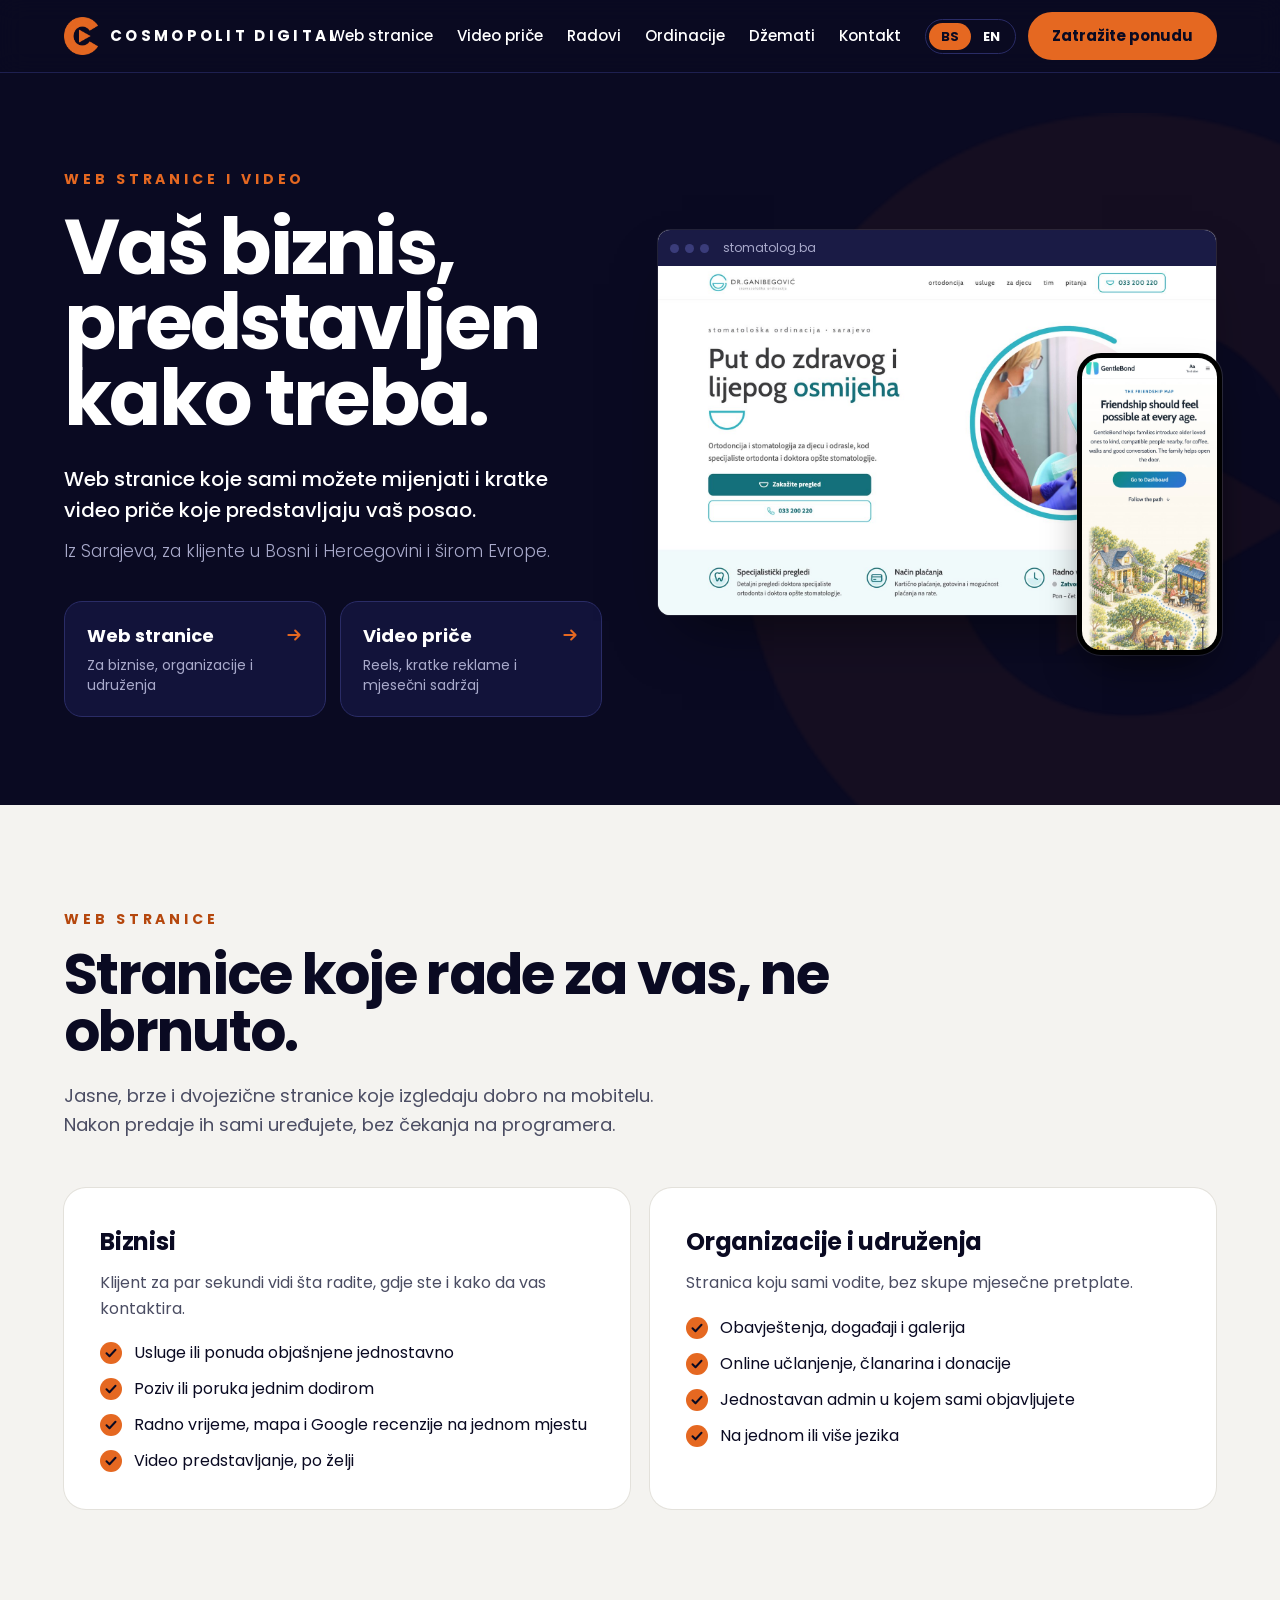
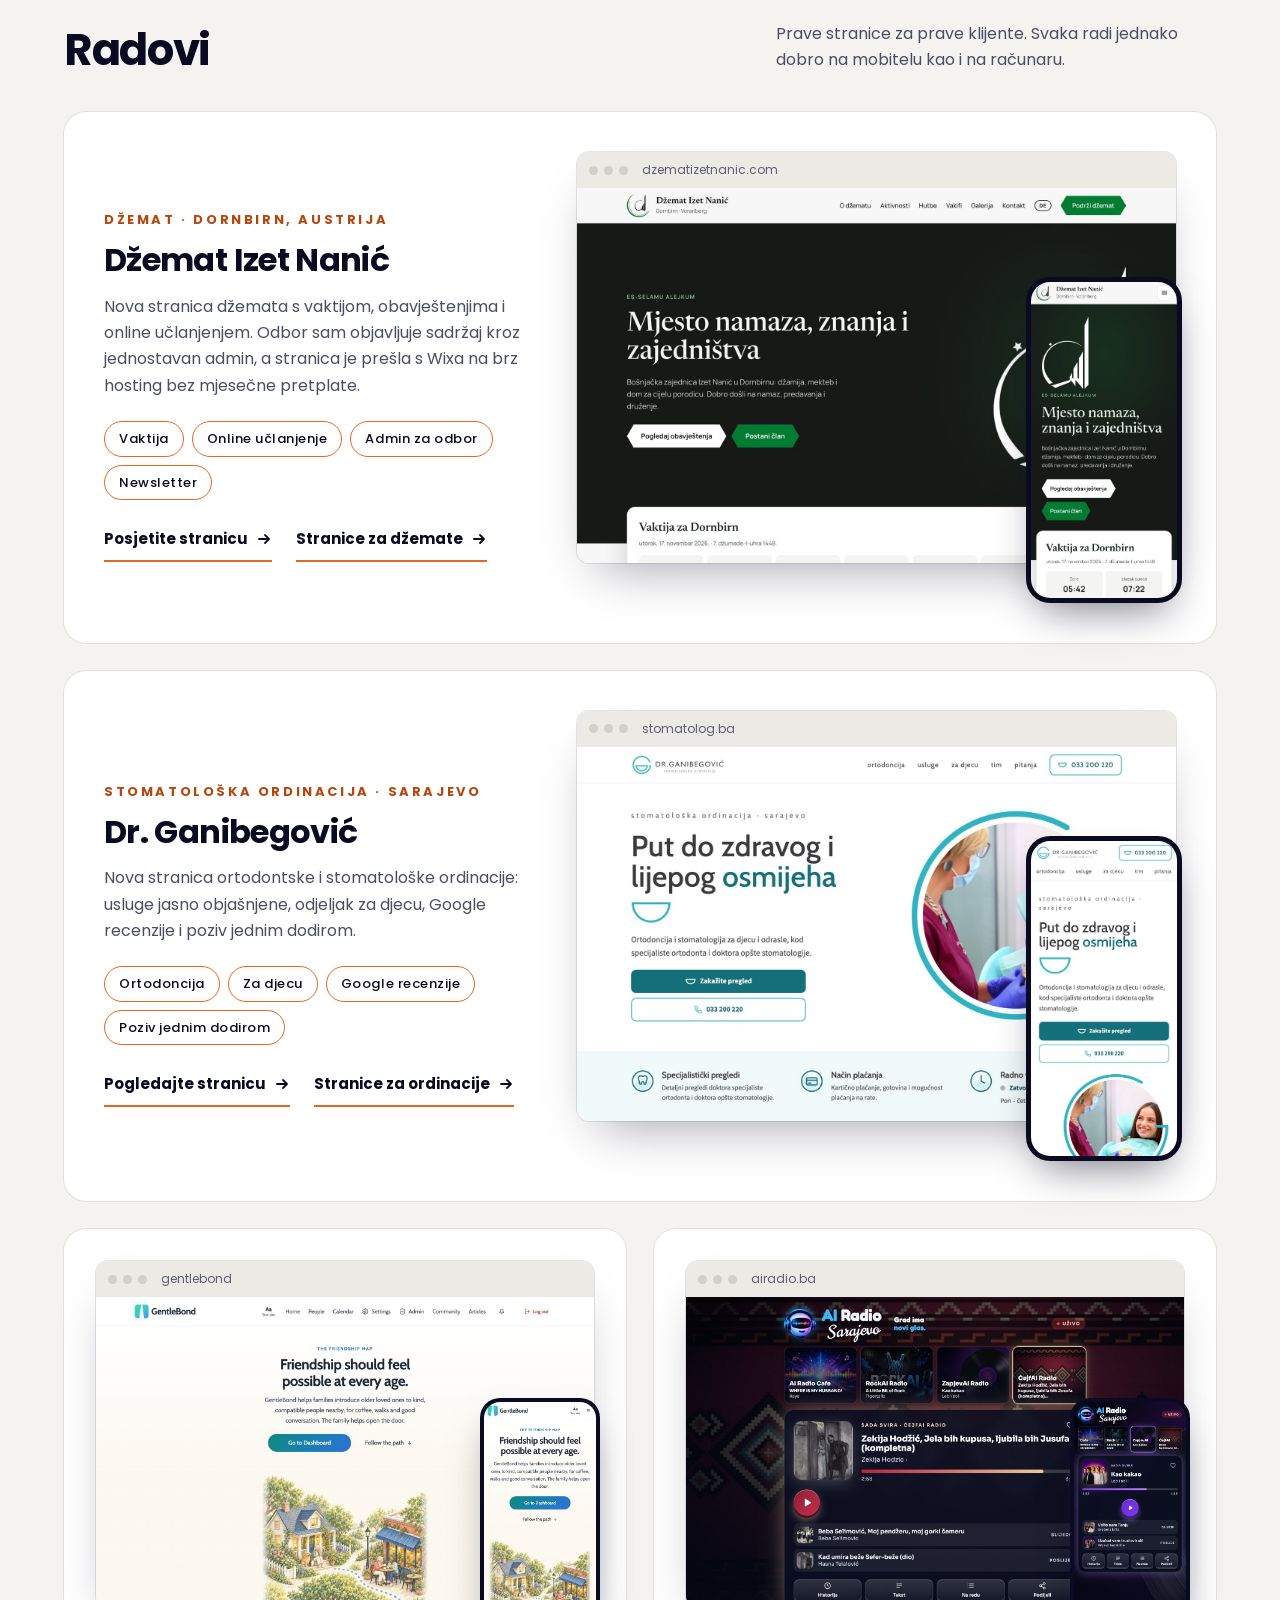
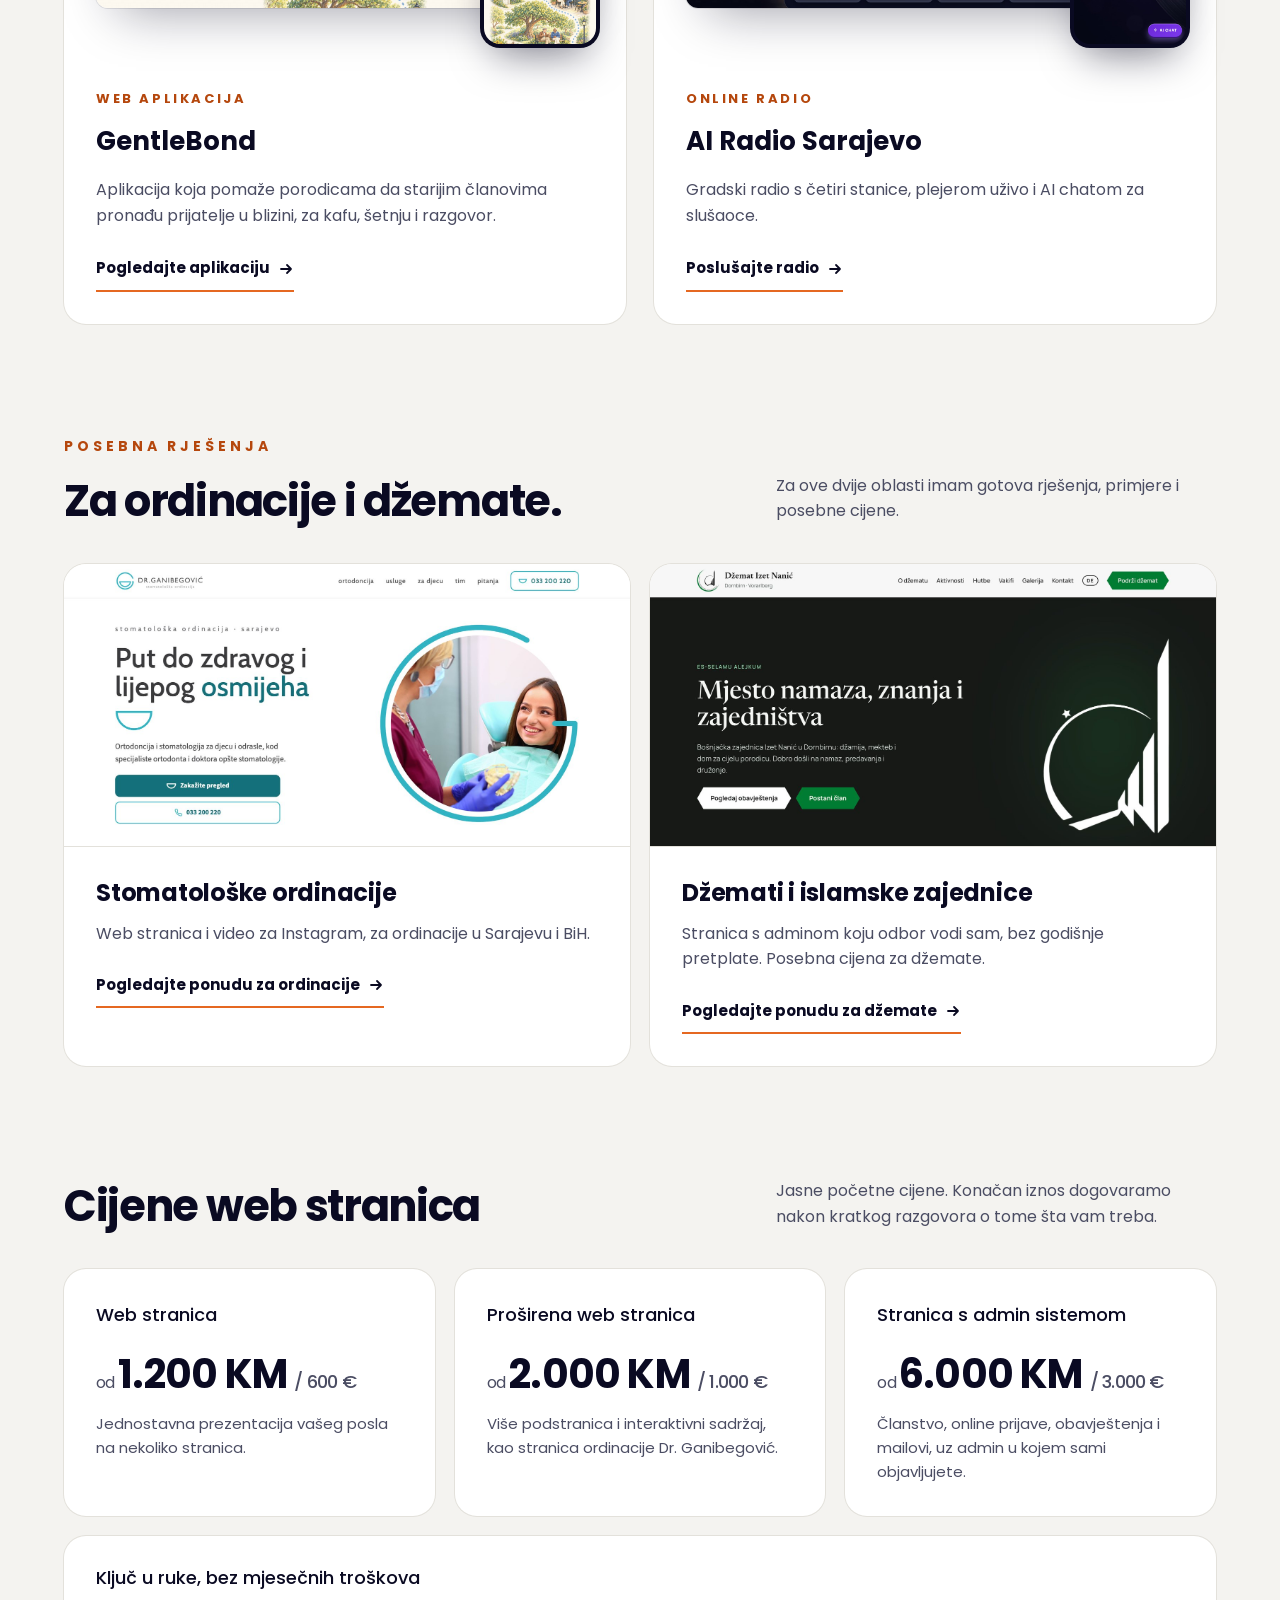
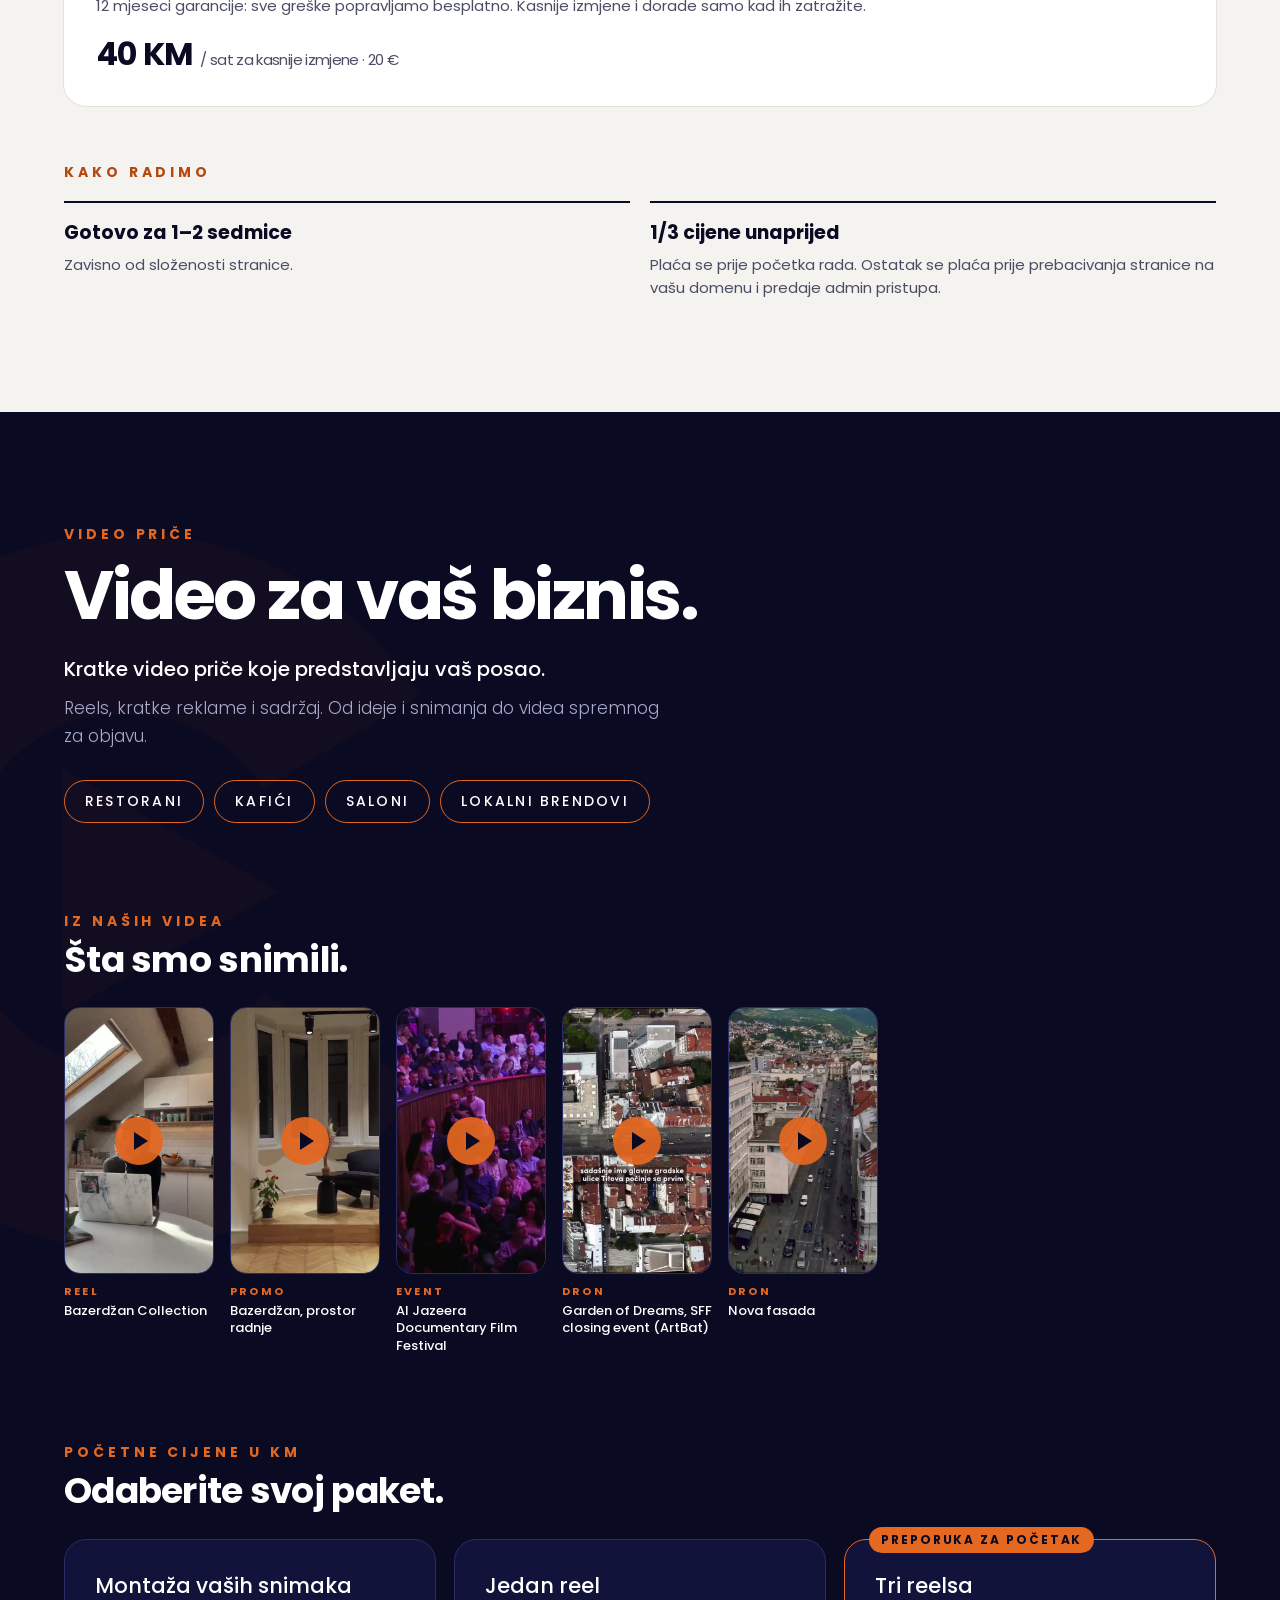
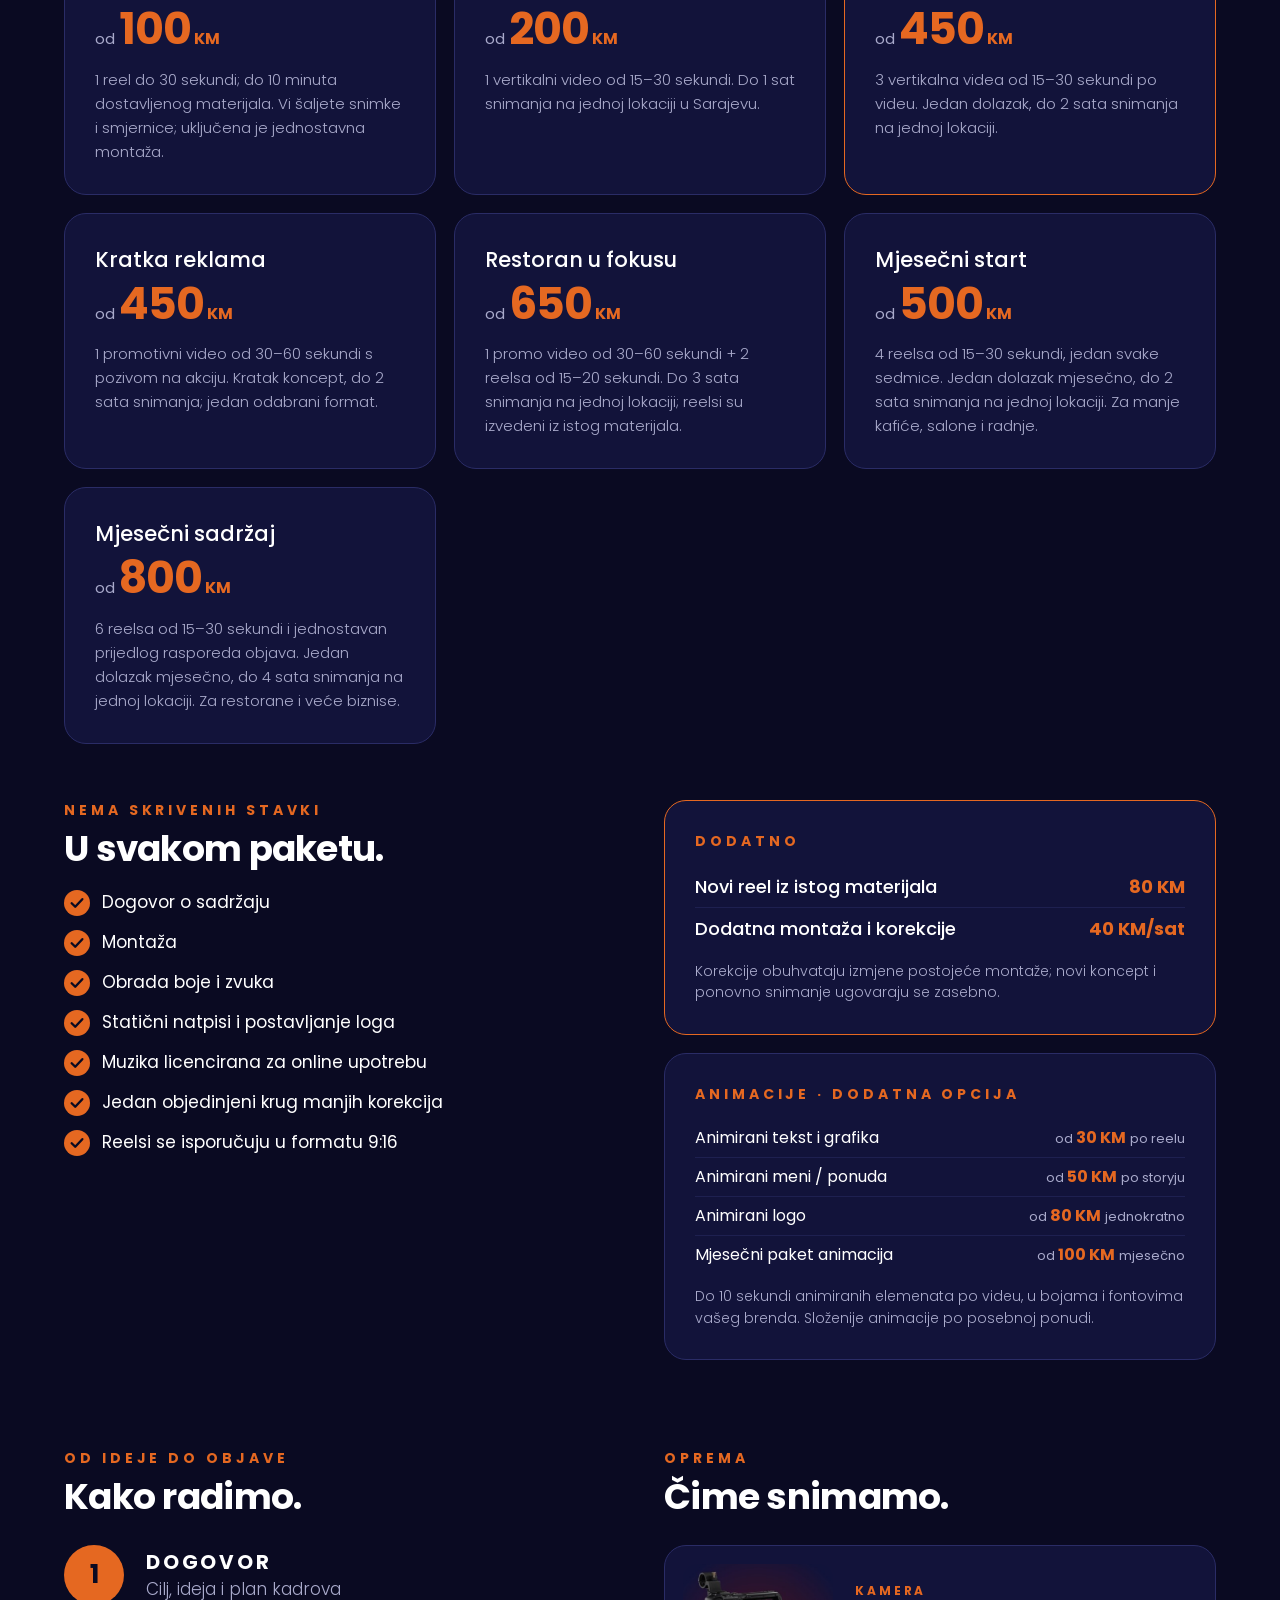
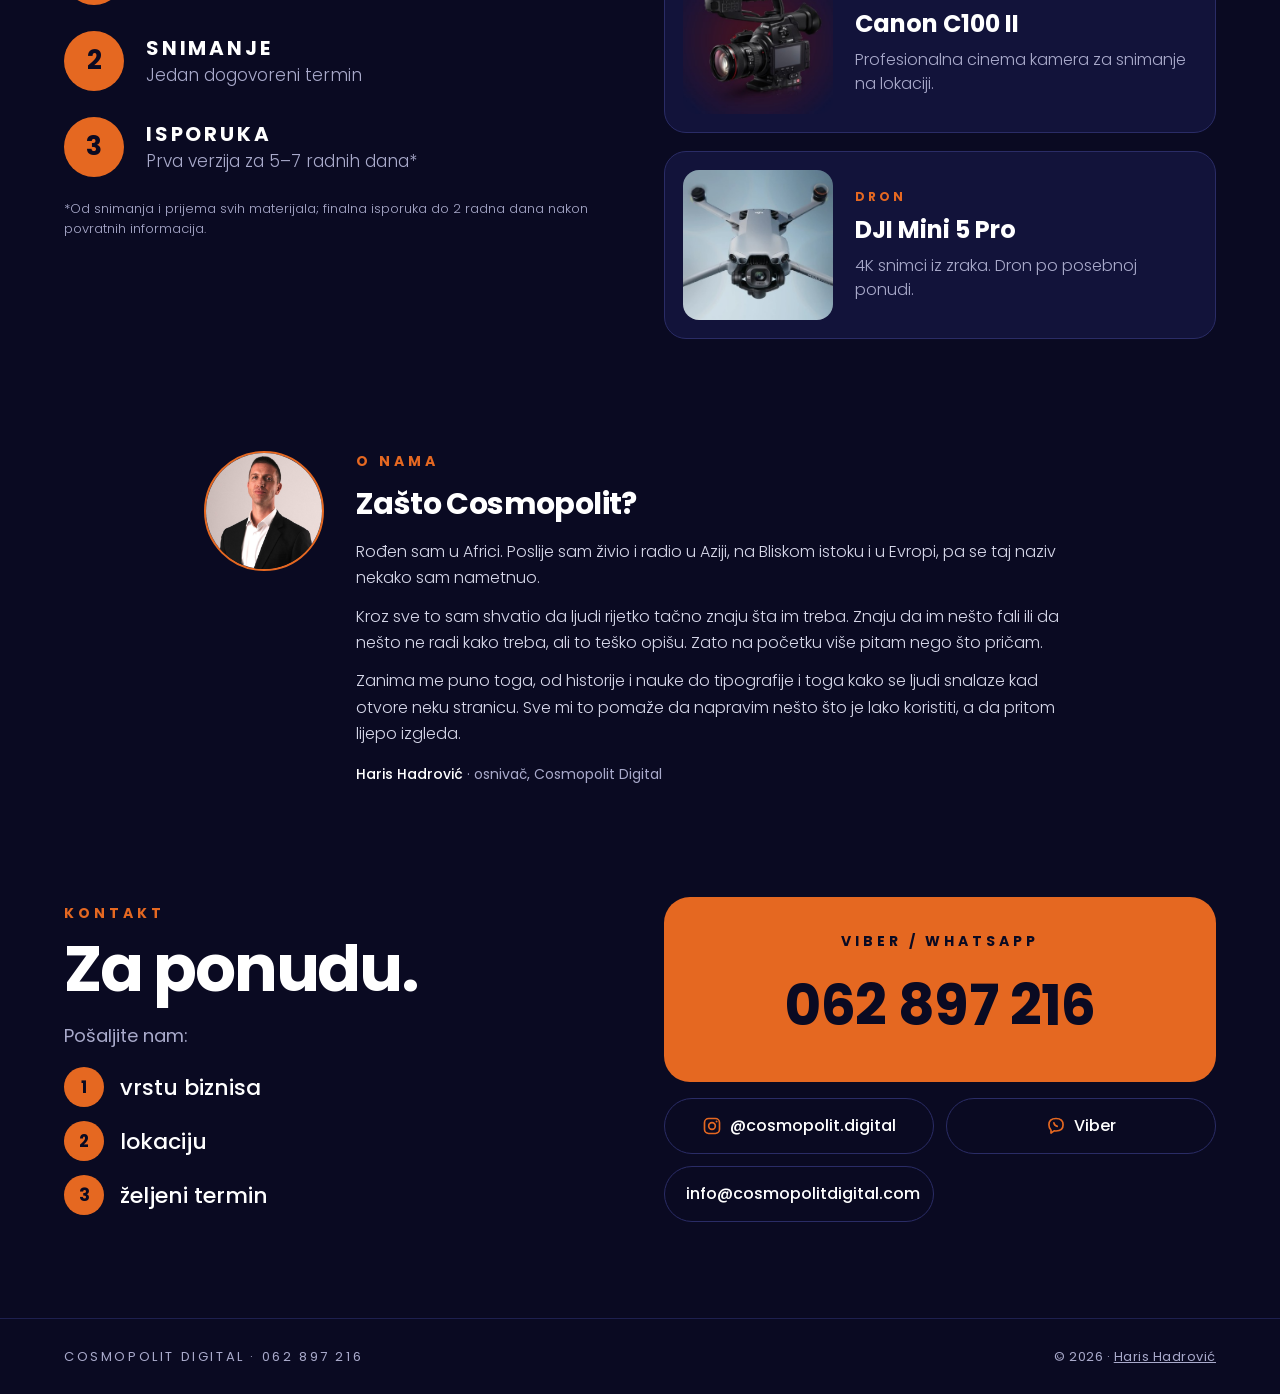
==== public/index.html @ 7b11e9f2 "Videos: small thumbnails that open in a popup player Co-Authored-By: Claude Opus 5.5 <noreply@anthro" ====
<!doctype html>
<html lang="bs">
<head>
<meta charset="utf-8">
<meta name="viewport" content="width=device-width, initial-scale=1">
<title>Izrada web stranica i video za biznis, Sarajevo | Cosmopolit Digital</title>
<meta name="description" content="Cosmopolit Digital: web stranice koje sami uređujete i kratki video za vaš biznis (reels, reklame, mjesečni sadržaj). Sarajevo, za klijente u BiH i Evropi.">
<meta name="theme-color" content="#0A0A22">
<link rel="canonical" href="https://cosmopolitdigital.com/">
<link rel="alternate" hreflang="bs" href="https://cosmopolitdigital.com/">
<link rel="alternate" hreflang="en" href="https://cosmopolitdigital.com/en/">
<link rel="alternate" hreflang="x-default" href="https://cosmopolitdigital.com/">
<meta property="og:type" content="website">
<meta property="og:title" content="Izrada web stranica i video za biznis, Sarajevo | Cosmopolit Digital">
<meta property="og:description" content="Cosmopolit Digital: web stranice koje sami uređujete i kratki video za vaš biznis (reels, reklame, mjesečni sadržaj). Sarajevo, za klijente u BiH i Evropi.">
<meta property="og:image" content="https://cosmopolitdigital.com/assets/img/og.jpg">
<meta property="og:url" content="https://cosmopolitdigital.com/">
<meta name="twitter:card" content="summary_large_image">
<link rel="icon" type="image/png" sizes="32x32" href="favicon-32.png">
<link rel="apple-touch-icon" href="apple-touch-icon.png">
<link rel="preload" href="assets/fonts/poppins-bold.woff" as="font" type="font/woff" crossorigin>
<link rel="stylesheet" href="assets/css/site.css">
<script type="application/ld+json">
{"@context":"https://schema.org","@type":"ProfessionalService","name":"Cosmopolit Digital","url":"https://cosmopolitdigital.com/","logo":"https://cosmopolitdigital.com/assets/img/icon-512.png","image":"https://cosmopolitdigital.com/assets/img/og.jpg","description":"Cosmopolit Digital: web stranice koje sami ure\u0111ujete i kratki video za va\u0161 biznis (reels, reklame, mjese\u010dni sadr\u017eaj). Sarajevo, za klijente u BiH i Evropi.","telephone":"+38762897216","email":"info@cosmopolitdigital.com","address":{"@type":"PostalAddress","addressLocality":"Sarajevo","addressCountry":"BA"},"areaServed":["BA","AT","DE","CH"],"founder":{"@type":"Person","name":"Haris Hadrović","sameAs":"https://www.linkedin.com/in/harishadrovic"},"sameAs":["https://www.instagram.com/cosmopolit.digital/"],"knowsLanguage":["bs","en","de"]}
</script>
</head>
<body>
<a class="skip" href="#main">Preskoči na sadržaj</a>

<header class="site-header">
  <div class="wrap">
    <a class="brand" href="#top" aria-label="Cosmopolit Digital">
      <img src="assets/img/logo-mark.png" alt="" width="34" height="38">
      <span>COSMOPOLIT DIGITAL</span>
    </a>
    <nav class="nav" id="nav" aria-label="Glavni meni">
      <a href="#web">Web stranice</a>
      <a href="#video">Video priče</a>
      <a href="#radovi">Radovi</a>
      <a href="ordinacije/">Ordinacije</a>
      <a href="dzemati/">Džemati</a>
      <a href="#kontakt">Kontakt</a>
      <div class="nav-lang">
<span aria-current="true">BS</span><a href="en/" lang="en" hreflang="en">EN</a>
      </div>
    </nav>
    <div class="header-right">
      <div class="lang">
<span aria-current="true">BS</span><a href="en/" lang="en" hreflang="en">EN</a>
      </div>
      <a class="btn btn-orange" href="#kontakt">Zatražite ponudu</a>
      <button class="menu-btn" type="button" aria-controls="nav" aria-expanded="false" aria-label="Meni">
        <svg width="20" height="20" viewBox="0 0 20 20" fill="none" aria-hidden="true"><path d="M3 6h14M3 10h14M3 14h14" stroke="currentColor" stroke-width="1.8" stroke-linecap="round"/></svg>
      </button>
    </div>
  </div>
</header>

<main id="main">

<!-- HERO -->
<section id="top" class="hero has-mark">
  <img class="mark" src="assets/img/logo-mark.png" alt="" aria-hidden="true" style="right:-180px;top:40px">
  <div class="wrap">
    <div class="hero-copy">
      <p class="eyebrow">WEB STRANICE I VIDEO</p>
      <h1 class="h-xl">Vaš biznis, predstavljen kako treba.</h1>
      <p class="lead">Web stranice koje sami možete mijenjati i kratke video priče koje predstavljaju vaš posao.</p>
      <p class="sub">Iz Sarajeva, za klijente u Bosni i Hercegovini i širom Evrope.</p>
      <div class="doors">
        <a class="door" href="#web"><strong>Web stranice <svg width="18" height="18" viewBox="0 0 16 16" fill="none" aria-hidden="true"><path d="M3 8h10M9 4l4 4-4 4" stroke="#E56821" stroke-width="1.8" stroke-linecap="round" stroke-linejoin="round"/></svg></strong><small>Za biznise, organizacije i udruženja</small></a>
        <a class="door" href="#video"><strong>Video priče <svg width="18" height="18" viewBox="0 0 16 16" fill="none" aria-hidden="true"><path d="M3 8h10M9 4l4 4-4 4" stroke="#E56821" stroke-width="1.8" stroke-linecap="round" stroke-linejoin="round"/></svg></strong><small>Reels, kratke reklame i mjesečni sadržaj</small></a>
      </div>
    </div>
    <div class="hero-visual">
      <div class="devices">
        <div class="browser"><div class="browser-bar"><i></i><i></i><i></i><span>stomatolog.ba</span></div>
          <img src="assets/img/stomatolog-desktop.jpg" alt="Stranica ordinacije Dr. Ganibegović na računaru" width="800" height="500" fetchpriority="high"></div>
        <div class="phone"><img src="assets/img/gentlebond-mobile.jpg" alt="GentleBond na mobitelu" width="375" height="812"></div>
      </div>
    </div>
  </div>
</section>

<!-- WEB -->
<div class="light">
<section id="web" class="wrap section">
  <p class="eyebrow" style="margin-bottom:16px">WEB STRANICE</p>
  <h2 class="h-lg" style="max-width:820px">Stranice koje rade za vas, ne obrnuto.</h2>
  <p class="sub" style="margin-top:22px;max-width:620px;font-size:18px">Jasne, brze i dvojezične stranice koje izgledaju dobro na mobitelu. Nakon predaje ih sami uređujete, bez čekanja na programera.</p>
  <div class="grid-2" style="margin-top:48px">
    <div class="card-light audience">
      <h3>Biznisi</h3>
      <p class="muted">Klijent za par sekundi vidi šta radite, gdje ste i kako da vas kontaktira.</p>
      <ul class="checks"><li>Usluge ili ponuda objašnjene jednostavno</li><li>Poziv ili poruka jednim dodirom</li><li>Radno vrijeme, mapa i Google recenzije na jednom mjestu</li><li>Video predstavljanje, po želji</li></ul>
    </div>
    <div class="card-light audience">
      <h3>Organizacije i udruženja</h3>
      <p class="muted">Stranica koju sami vodite, bez skupe mjesečne pretplate.</p>
      <ul class="checks"><li>Obavještenja, događaji i galerija</li><li>Online učlanjenje, članarina i donacije</li><li>Jednostavan admin u kojem sami objavljujete</li><li>Na jednom ili više jezika</li></ul>
    </div>
  </div>
</section>

<section id="radovi" class="wrap section" style="padding-top:72px">
  <div class="section-head">
    <h2 class="h-md">Radovi</h2>
    <p class="muted">Prave stranice za prave klijente. Svaka radi jednako dobro na mobitelu kao i na računaru.</p>
  </div>
  <div class="projects">
    <article class="card-light project">
      <div class="project-copy">
        <p class="tag">DŽEMAT · DORNBIRN, AUSTRIJA</p>
        <h3>Džemat Izet Nanić</h3>
        <p class="muted">Nova stranica džemata s vaktijom, obavještenjima i online učlanjenjem. Odbor sam objavljuje sadržaj kroz jednostavan admin, a stranica je prešla s Wixa na brz hosting bez mjesečne pretplate.</p>
        <ul class="pills"><li>Vaktija</li><li>Online učlanjenje</li><li>Admin za odbor</li><li>Newsletter</li></ul>
        <div class="link-row">
          <a class="link-arrow" href="https://dzematizetnanic.com" target="_blank" rel="noopener">Posjetite stranicu <svg width="16" height="16" viewBox="0 0 16 16" fill="none" aria-hidden="true"><path d="M3 8h10M9 4l4 4-4 4" stroke="currentColor" stroke-width="1.8" stroke-linecap="round" stroke-linejoin="round"/></svg></a>
<a class="link-arrow" href="/dzemati/">Stranice za džemate <svg width="16" height="16" viewBox="0 0 16 16" fill="none" aria-hidden="true"><path d="M3 8h10M9 4l4 4-4 4" stroke="currentColor" stroke-width="1.8" stroke-linecap="round" stroke-linejoin="round"/></svg></a>        </div>
      </div>
      <div class="devices">
        <div class="browser"><div class="browser-bar"><i></i><i></i><i></i><span>dzematizetnanic.com</span></div>
          <img src="assets/img/dzemat-desktop.jpg" alt="Stranica Džemata Izet Nanić na računaru" width="800" height="500" loading="lazy"></div>
        <div class="phone"><img src="assets/img/dzemat-mobile.jpg" alt="Stranica Džemata Izet Nanić na mobitelu" width="375" height="812" loading="lazy"></div>
      </div>
    </article>
    <article class="card-light project">
      <div class="project-copy">
        <p class="tag">STOMATOLOŠKA ORDINACIJA · SARAJEVO</p>
        <h3>Dr. Ganibegović</h3>
        <p class="muted">Nova stranica ortodontske i stomatološke ordinacije: usluge jasno objašnjene, odjeljak za djecu, Google recenzije i poziv jednim dodirom.</p>
        <ul class="pills"><li>Ortodoncija</li><li>Za djecu</li><li>Google recenzije</li><li>Poziv jednim dodirom</li></ul>
        <div class="link-row">
          <a class="link-arrow" href="https://stomatolog-ganibegovic.loco-moshe.workers.dev" target="_blank" rel="noopener">Pogledajte stranicu <svg width="16" height="16" viewBox="0 0 16 16" fill="none" aria-hidden="true"><path d="M3 8h10M9 4l4 4-4 4" stroke="currentColor" stroke-width="1.8" stroke-linecap="round" stroke-linejoin="round"/></svg></a>
<a class="link-arrow" href="/ordinacije/">Stranice za ordinacije <svg width="16" height="16" viewBox="0 0 16 16" fill="none" aria-hidden="true"><path d="M3 8h10M9 4l4 4-4 4" stroke="currentColor" stroke-width="1.8" stroke-linecap="round" stroke-linejoin="round"/></svg></a>        </div>
      </div>
      <div class="devices">
        <div class="browser"><div class="browser-bar"><i></i><i></i><i></i><span>stomatolog.ba</span></div>
          <img src="assets/img/stomatolog-desktop.jpg" alt="Stranica ordinacije Dr. Ganibegović na računaru" width="800" height="500" loading="lazy"></div>
        <div class="phone"><img src="assets/img/stomatolog-mobile.jpg" alt="Stranica ordinacije Dr. Ganibegović na mobitelu" width="375" height="812" loading="lazy"></div>
      </div>
    </article>
    <div class="grid-2" style="gap:28px">
      <article class="card-light project-small">
        <div class="devices small">
          <div class="browser"><div class="browser-bar"><i></i><i></i><i></i><span>gentlebond</span></div>
            <img src="assets/img/gentlebond-desktop.jpg" alt="GentleBond na računaru" width="800" height="500" loading="lazy"></div>
          <div class="phone"><img src="assets/img/gentlebond-mobile.jpg" alt="GentleBond na mobitelu" width="375" height="812" loading="lazy"></div>
        </div>
        <div class="project-copy">
          <p class="tag">WEB APLIKACIJA</p>
          <h3>GentleBond</h3>
          <p class="muted">Aplikacija koja pomaže porodicama da starijim članovima pronađu prijatelje u blizini, za kafu, šetnju i razgovor.</p>
          <a class="link-arrow" href="https://kindred-connect-elders.vercel.app" target="_blank" rel="noopener">Pogledajte aplikaciju <svg width="16" height="16" viewBox="0 0 16 16" fill="none" aria-hidden="true"><path d="M3 8h10M9 4l4 4-4 4" stroke="currentColor" stroke-width="1.8" stroke-linecap="round" stroke-linejoin="round"/></svg></a>
        </div>
      </article>
      <article class="card-light project-small">
        <div class="devices small">
          <div class="browser"><div class="browser-bar"><i></i><i></i><i></i><span>airadio.ba</span></div>
            <img src="assets/img/airadio-desktop.jpg" alt="AI Radio Sarajevo na računaru" width="800" height="500" loading="lazy"></div>
          <div class="phone"><img src="assets/img/airadio-mobile.jpg" alt="AI Radio Sarajevo na mobitelu" width="375" height="812" loading="lazy"></div>
        </div>
        <div class="project-copy">
          <p class="tag">ONLINE RADIO</p>
          <h3>AI Radio Sarajevo</h3>
          <p class="muted">Gradski radio s četiri stanice, plejerom uživo i AI chatom za slušaoce.</p>
          <a class="link-arrow" href="https://airadio.ba" target="_blank" rel="noopener">Poslušajte radio <svg width="16" height="16" viewBox="0 0 16 16" fill="none" aria-hidden="true"><path d="M3 8h10M9 4l4 4-4 4" stroke="currentColor" stroke-width="1.8" stroke-linecap="round" stroke-linejoin="round"/></svg></a>
        </div>
      </article>
    </div>
  </div>
</section>

<section id="rjesenja" class="wrap section" style="padding-top:72px">
  <p class="eyebrow" style="margin-bottom:16px">POSEBNA RJEŠENJA</p>
  <div class="section-head">
    <h2 class="h-md">Za ordinacije i džemate.</h2>
    <p class="muted">Za ove dvije oblasti imam gotova rješenja, primjere i posebne cijene.</p>
  </div>
  <div class="grid-2 solutions">
    <a class="card-light solution" href="/ordinacije/">
      <img src="assets/img/stomatolog-desktop.jpg" alt="" width="800" height="500" loading="lazy">
      <div class="solution-copy">
        <h3>Stomatološke ordinacije</h3>
        <p class="muted">Web stranica i video za Instagram, za ordinacije u Sarajevu i BiH.</p>
        <span class="link-arrow">Pogledajte ponudu za ordinacije <svg width="16" height="16" viewBox="0 0 16 16" fill="none" aria-hidden="true"><path d="M3 8h10M9 4l4 4-4 4" stroke="currentColor" stroke-width="1.8" stroke-linecap="round" stroke-linejoin="round"/></svg></span>
      </div>
    </a>
    <a class="card-light solution" href="/dzemati/">
      <img src="assets/img/dzemat-desktop.jpg" alt="" width="800" height="500" loading="lazy">
      <div class="solution-copy">
        <h3>Džemati i islamske zajednice</h3>
        <p class="muted">Stranica s adminom koju odbor vodi sam, bez godišnje pretplate. Posebna cijena za džemate.</p>
        <span class="link-arrow">Pogledajte ponudu za džemate <svg width="16" height="16" viewBox="0 0 16 16" fill="none" aria-hidden="true"><path d="M3 8h10M9 4l4 4-4 4" stroke="currentColor" stroke-width="1.8" stroke-linecap="round" stroke-linejoin="round"/></svg></span>
      </div>
    </a>
  </div>
</section>

<section class="wrap section" style="padding-top:72px;padding-bottom:112px" aria-labelledby="web-cijene">
  <div class="section-head">
    <h2 class="h-md" id="web-cijene">Cijene web stranica</h2>
    <p class="muted">Jasne početne cijene. Konačan iznos dogovaramo nakon kratkog razgovora o tome šta vam treba.</p>
  </div>
  <div class="grid-3 web-prices">
    <div class="card-light price">
      <h3>Web stranica</h3>
      <p class="amount"><small class="muted">od </small>1.200 KM <small class="alt">/ 600 €</small></p>
      <p class="muted desc">Jednostavna prezentacija vašeg posla na nekoliko stranica.</p>
    </div>
    <div class="card-light price">
      <h3>Proširena web stranica</h3>
      <p class="amount"><small class="muted">od </small>2.000 KM <small class="alt">/ 1.000 €</small></p>
      <p class="muted desc">Više podstranica i interaktivni sadržaj, kao stranica ordinacije Dr. Ganibegović.</p>
    </div>
    <div class="card-light price">
      <h3>Stranica s admin sistemom</h3>
      <p class="amount"><small class="muted">od </small>6.000 KM <small class="alt">/ 3.000 €</small></p>
      <p class="muted desc">Članstvo, online prijave, obavještenja i mailovi, uz admin u kojem sami objavljujete.</p>
    </div>
  </div>
  <div class="care card-light">
    <div><h3>Ključ u ruke, bez mjesečnih troškova</h3><p class="muted">12 mjeseci garancije: sve greške popravljamo besplatno. Kasnije izmjene i dorade samo kad ih zatražite.</p></div>
    <p class="amount">40 KM <small class="muted">/ sat za kasnije izmjene · 20 €</small></p>
  </div>
  <h3 class="terms-title">Kako radimo</h3>
  <ul class="terms">
<li><strong>Gotovo za 1–2 sedmice</strong><span class="muted">Zavisno od složenosti stranice.</span></li><li><strong>1/3 cijene unaprijed</strong><span class="muted">Plaća se prije početka rada. Ostatak se plaća prije prebacivanja stranice na vašu domenu i predaje admin pristupa.</span></li>  </ul>
</section>
</div>

<!-- VIDEO -->
<section id="video" class="video has-mark">
  <img class="mark" src="assets/img/logo-mark.png" alt="" aria-hidden="true" style="left:-220px;top:120px;width:640px;opacity:.04">
  <div class="wrap">
    <p class="eyebrow" style="margin-bottom:16px">VIDEO PRIČE</p>
    <h2 class="h-xl" style="font-size:clamp(40px,5.4vw,76px)">Video za vaš biznis.</h2>
    <p class="lead">Kratke video priče koje predstavljaju vaš posao.</p>
    <p class="sub">Reels, kratke reklame i sadržaj. Od ideje i snimanja do videa spremnog za objavu.</p>
    <ul class="chips"><li>RESTORANI</li><li>KAFIĆI</li><li>SALONI</li><li>LOKALNI BRENDOVI</li></ul>

    <div class="block-head">
      <p class="eyebrow">IZ NAŠIH VIDEA</p>
      <h3 class="h-sm">Šta smo snimili.</h3>
    </div>
    <div class="reels">
      <button type="button" class="reel" data-src="assets/video/automatic.mp4" aria-label="Bazerdžan Collection">
        <span class="reel-thumb"><img src="assets/video/automatic.jpg" alt="" width="480" height="854" loading="lazy"><i aria-hidden="true"></i></span>
        <span class="reel-cap"><b>REEL</b>Bazerdžan Collection</span>
      </button>
      <button type="button" class="reel" data-src="assets/video/bazerdzan.mp4" aria-label="Bazerdžan, prostor radnje">
        <span class="reel-thumb"><img src="assets/video/bazerdzan.jpg" alt="" width="480" height="854" loading="lazy"><i aria-hidden="true"></i></span>
        <span class="reel-cap"><b>PROMO</b>Bazerdžan, prostor radnje</span>
      </button>
      <button type="button" class="reel" data-src="assets/video/reel-3.mp4" aria-label="Al Jazeera Documentary Film Festival">
        <span class="reel-thumb"><img src="assets/video/reel-3.jpg" alt="" width="480" height="854" loading="lazy"><i aria-hidden="true"></i></span>
        <span class="reel-cap"><b>EVENT</b>Al Jazeera Documentary Film Festival</span>
      </button>
      <button type="button" class="reel" data-src="assets/video/renki.mp4" aria-label="Garden of Dreams, SFF closing event (ArtBat)">
        <span class="reel-thumb"><img src="assets/video/renki.jpg" alt="" width="480" height="854" loading="lazy"><i aria-hidden="true"></i></span>
        <span class="reel-cap"><b>DRON</b>Garden of Dreams, SFF closing event (ArtBat)</span>
      </button>
      <button type="button" class="reel" data-src="assets/video/fasada.mp4" aria-label="Nova fasada">
        <span class="reel-thumb"><img src="assets/video/fasada.jpg" alt="" width="480" height="854" loading="lazy"><i aria-hidden="true"></i></span>
        <span class="reel-cap"><b>DRON</b>Nova fasada</span>
      </button>
    </div>
    <div class="reel-modal" id="reel-modal" hidden>
      <button type="button" class="reel-close" aria-label="Zatvori">×</button>
      <video controls playsinline></video>
    </div>

    <div class="block-head">
      <p class="eyebrow">POČETNE CIJENE U KM</p>
      <h3 class="h-sm">Odaberite svoj paket.</h3>
    </div>
    <div class="packages">
      <div class="pkg">
        <div class="pkg-top">
          <h4>Montaža vaših snimaka</h4>
          <p class="pkg-price"><small>od </small><b>100</b> KM</p>
        </div>
        <p>1 reel do 30 sekundi; do 10 minuta dostavljenog materijala. Vi šaljete snimke i smjernice; uključena je jednostavna montaža.</p>
      </div>
      <div class="pkg">
        <div class="pkg-top">
          <h4>Jedan reel</h4>
          <p class="pkg-price"><small>od </small><b>200</b> KM</p>
        </div>
        <p>1 vertikalni video od 15–30 sekundi. Do 1 sat snimanja na jednoj lokaciji u Sarajevu.</p>
      </div>
      <div class="pkg hot">
<span class="badge">PREPORUKA ZA POČETAK</span>        <div class="pkg-top">
          <h4>Tri reelsa</h4>
          <p class="pkg-price"><small>od </small><b>450</b> KM</p>
        </div>
        <p>3 vertikalna videa od 15–30 sekundi po videu. Jedan dolazak, do 2 sata snimanja na jednoj lokaciji.</p>
      </div>
      <div class="pkg">
        <div class="pkg-top">
          <h4>Kratka reklama</h4>
          <p class="pkg-price"><small>od </small><b>450</b> KM</p>
        </div>
        <p>1 promotivni video od 30–60 sekundi s pozivom na akciju. Kratak koncept, do 2 sata snimanja; jedan odabrani format.</p>
      </div>
      <div class="pkg">
        <div class="pkg-top">
          <h4>Restoran u fokusu</h4>
          <p class="pkg-price"><small>od </small><b>650</b> KM</p>
        </div>
        <p>1 promo video od 30–60 sekundi + 2 reelsa od 15–20 sekundi. Do 3 sata snimanja na jednoj lokaciji; reelsi su izvedeni iz istog materijala.</p>
      </div>
      <div class="pkg">
        <div class="pkg-top">
          <h4>Mjesečni start</h4>
          <p class="pkg-price"><small>od </small><b>500</b> KM</p>
        </div>
        <p>4 reelsa od 15–30 sekundi, jedan svake sedmice. Jedan dolazak mjesečno, do 2 sata snimanja na jednoj lokaciji. Za manje kafiće, salone i radnje.</p>
      </div>
      <div class="pkg">
        <div class="pkg-top">
          <h4>Mjesečni sadržaj</h4>
          <p class="pkg-price"><small>od </small><b>800</b> KM</p>
        </div>
        <p>6 reelsa od 15–30 sekundi i jednostavan prijedlog rasporeda objava. Jedan dolazak mjesečno, do 4 sata snimanja na jednoj lokaciji. Za restorane i veće biznise.</p>
      </div>
    </div>

    <div class="split">
      <div>
        <p class="eyebrow" style="margin-bottom:8px">NEMA SKRIVENIH STAVKI</p>
        <h3 class="h-sm" style="margin-bottom:22px">U svakom paketu.</h3>
        <ul class="checks big"><li>Dogovor o sadržaju</li><li>Montaža</li><li>Obrada boje i zvuka</li><li>Statični natpisi i postavljanje loga</li><li>Muzika licencirana za online upotrebu</li><li>Jedan objedinjeni krug manjih korekcija</li><li>Reelsi se isporučuju u formatu 9:16</li></ul>
      </div>
      <div class="stack">
        <div class="box hot lg-rows">
          <p class="eyebrow">DODATNO</p>
          <div class="row"><span>Novi reel iz istog materijala</span><b>80 KM</b></div>
          <div class="row"><span>Dodatna montaža i korekcije</span><b>40 KM/sat</b></div>
          <p class="note">Korekcije obuhvataju izmjene postojeće montaže; novi koncept i ponovno snimanje ugovaraju se zasebno.</p>
        </div>
        <div class="box">
          <p class="eyebrow">ANIMACIJE · DODATNA OPCIJA</p>
<div class="row"><span>Animirani tekst i grafika</span><span class="muted"><small>od </small><b>30 KM</b> <small>po reelu</small></span></div><div class="row"><span>Animirani meni / ponuda</span><span class="muted"><small>od </small><b>50 KM</b> <small>po storyju</small></span></div><div class="row"><span>Animirani logo</span><span class="muted"><small>od </small><b>80 KM</b> <small>jednokratno</small></span></div><div class="row"><span>Mjesečni paket animacija</span><span class="muted"><small>od </small><b>100 KM</b> <small>mjesečno</small></span></div>          <p class="note">Do 10 sekundi animiranih elemenata po videu, u bojama i fontovima vašeg brenda. Složenije animacije po posebnoj ponudi.</p>
        </div>
      </div>
    </div>

    <div class="split" style="margin-top:88px">
      <div>
        <p class="eyebrow" style="margin-bottom:8px">OD IDEJE DO OBJAVE</p>
        <h3 class="h-sm" style="margin-bottom:28px">Kako radimo.</h3>
        <ol class="steps"><li><span class="num" aria-hidden="true">1</span><span><strong>DOGOVOR</strong><span>Cilj, ideja i plan kadrova</span></span></li><li><span class="num" aria-hidden="true">2</span><span><strong>SNIMANJE</strong><span>Jedan dogovoreni termin</span></span></li><li><span class="num" aria-hidden="true">3</span><span><strong>ISPORUKA</strong><span>Prva verzija za 5–7 radnih dana*</span></span></li></ol>
        <p class="fineprint">*Od snimanja i prijema svih materijala; finalna isporuka do 2 radna dana nakon povratnih informacija.</p>
      </div>
      <div>
        <p class="eyebrow" style="margin-bottom:8px">OPREMA</p>
        <h3 class="h-sm" style="margin-bottom:28px">Čime snimamo.</h3>
        <div class="stack">
          <div class="box gear"><img src="assets/img/gear-c100.jpg" alt="Canon C100 Mark II" width="406" height="376" loading="lazy"><div><p class="gear-label">KAMERA</p><p class="gear-name">Canon C100 II</p><p class="muted" style="margin-top:6px;font-weight:300">Profesionalna cinema kamera za snimanje na lokaciji.</p></div></div>
          <div class="box gear"><img src="assets/img/gear-mini5.jpg" alt="DJI Mini 5 Pro" width="394" height="353" loading="lazy"><div><p class="gear-label">DRON</p><p class="gear-name">DJI Mini 5 Pro</p><p class="muted" style="margin-top:6px;font-weight:300">4K snimci iz zraka. Dron po posebnoj ponudi.</p></div></div>
        </div>
      </div>
    </div>
  </div>
</section>

<!-- ABOUT -->
<section id="o-nama" class="about">
  <div class="wrap">
    <img class="about-avatar" src="assets/img/haris.jpg" alt="Haris Hadrović, osnivač Cosmopolit Digitala" width="800" height="1000" loading="lazy">
    <div class="about-copy">
      <p class="eyebrow" style="margin-bottom:10px">O NAMA</p>
      <h2 class="about-h">Zašto Cosmopolit?</h2>
<p class="about-p">Rođen sam u Africi. Poslije sam živio i radio u Aziji, na Bliskom istoku i u Evropi, pa se taj naziv nekako sam nametnuo.</p><p class="about-p">Kroz sve to sam shvatio da ljudi rijetko tačno znaju šta im treba. Znaju da im nešto fali ili da nešto ne radi kako treba, ali to teško opišu. Zato na početku više pitam nego što pričam.</p><p class="about-p">Zanima me puno toga, od historije i nauke do tipografije i toga kako se ljudi snalaze kad otvore neku stranicu. Sve mi to pomaže da napravim nešto što je lako koristiti, a da pritom lijepo izgleda.</p>      <p class="about-sign"><strong>Haris Hadrović</strong> · <span>osnivač, Cosmopolit Digital</span></p>
    </div>
  </div>
</section>

<!-- CONTACT -->
<section id="kontakt" class="contact">
  <div class="wrap">
    <div>
      <p class="eyebrow" style="margin-bottom:14px">KONTAKT</p>
      <h2 class="h-xl" style="font-size:clamp(40px,5vw,68px)">Za ponudu.</h2>
      <p class="muted" style="margin:22px 0 18px;font-size:18px">Pošaljite nam:</p>
      <ol class="ask"><li><span class="num" aria-hidden="true">1</span>vrstu biznisa</li><li><span class="num" aria-hidden="true">2</span>lokaciju</li><li><span class="num" aria-hidden="true">3</span>željeni termin</li></ol>
    </div>
    <div>
      <a class="phone-card" href="https://wa.me/38762897216" target="_blank" rel="noopener"><small>VIBER / WHATSAPP</small><strong>062 897 216</strong></a>
      <div class="contact-links">
        <a class="btn btn-ghost" href="https://www.instagram.com/cosmopolit.digital/" target="_blank" rel="noopener"><svg width="20" height="20" viewBox="0 0 24 24" fill="none" aria-hidden="true"><rect x="3" y="3" width="18" height="18" rx="5" stroke="#E56821" stroke-width="2"/><circle cx="12" cy="12" r="4" stroke="#E56821" stroke-width="2"/><circle cx="17.5" cy="6.5" r="1.2" fill="#E56821"/></svg>@cosmopolit.digital</a>
        <a class="btn btn-ghost" href="viber://chat?number=%2B38762897216"><svg width="20" height="20" viewBox="0 0 24 24" fill="none" aria-hidden="true"><path d="M12 3c5 0 8.5 2.6 8.5 7.6S17 18 12 18c-.8 0-1.6-.1-2.3-.2L6 20.5v-3.6C4.3 15.5 3.5 13.3 3.5 10.6 3.5 5.6 7 3 12 3z" stroke="#E56821" stroke-width="2" stroke-linejoin="round"/><path d="M9.5 8.2c.3 1.9 1.9 3.6 4 4.2" stroke="#E56821" stroke-width="2" stroke-linecap="round"/></svg>Viber</a>
<a class="btn btn-ghost" href="mailto:info@cosmopolitdigital.com"><svg width="20" height="20" viewBox="0 0 24 24" fill="none" aria-hidden="true"><rect x="3" y="5" width="18" height="14" rx="2" stroke="#E56821" stroke-width="2"/><path d="M3.5 6.5l8.5 6.5 8.5-6.5" stroke="#E56821" stroke-width="2" stroke-linejoin="round"/></svg>info@cosmopolitdigital.com</a>      </div>
    </div>
  </div>
</section>
</main>

<footer class="site-footer">
  <div class="wrap">
    <span>COSMOPOLIT DIGITAL · 062 897 216</span>
    <span style="letter-spacing:.04em">© 2026 · <a href="https://www.linkedin.com/in/harishadrovic" target="_blank" rel="noopener">Haris Hadrović</a></span>
  </div>
</footer>

<script>
(function(){
  var b=document.querySelector('.menu-btn'),n=document.getElementById('nav');
  if(!b||!n)return;
  b.addEventListener('click',function(){var o=n.classList.toggle('open');b.setAttribute('aria-expanded',o)});
  n.addEventListener('click',function(e){if(e.target.tagName==='A'){n.classList.remove('open');b.setAttribute('aria-expanded','false')}});
})();
</script>
<script>
(function(){var m=document.getElementById('reel-modal');if(!m)return;var v=m.querySelector('video');
function close(){v.pause();v.removeAttribute('src');v.load();m.hidden=true;document.body.style.overflow=''}
document.querySelectorAll('.reel').forEach(function(b){b.addEventListener('click',function(){v.src=b.dataset.src;m.hidden=false;document.body.style.overflow='hidden';v.play().catch(function(){})})});
m.addEventListener('click',function(e){if(e.target===m||e.target.classList.contains('reel-close'))close()});
document.addEventListener('keydown',function(e){if(e.key==='Escape'&&!m.hidden)close()});})();
</script>
</body>
</html>
---- public/assets/css/site.css ----
/* Cosmopolit Digital — site styles */
@font-face{font-family:Poppins;font-weight:300;font-style:normal;font-display:swap;src:url(../fonts/poppins-light.woff) format("woff")}
@font-face{font-family:Poppins;font-weight:400;font-style:normal;font-display:swap;src:url(../fonts/poppins-regular.woff) format("woff")}
@font-face{font-family:Poppins;font-weight:500;font-style:normal;font-display:swap;src:url(../fonts/poppins-medium.woff) format("woff")}
@font-face{font-family:Poppins;font-weight:700;font-style:normal;font-display:swap;src:url(../fonts/poppins-bold.woff) format("woff")}

:root{
  --navy:#0A0A22; --card:#12133A; --line:#2A2C66; --line-soft:#1E2050;
  --orange:#E56821; --orange-hover:#F07F3E; --orange-text:#B5470D;
  --muted:#A9AACB; --paper:#F4F3F0; --ink:#0A0A22; --ink-muted:#4B4D63; --paper-line:#E3E1DB;
  --radius:22px; --wrap:1200px;
}
*,*::before,*::after{box-sizing:border-box}
html{scroll-behavior:smooth;scroll-padding-top:84px;-webkit-text-size-adjust:100%}
@media (prefers-reduced-motion:reduce){html{scroll-behavior:auto}}
body{margin:0;background:var(--navy);color:#fff;font-family:Poppins,system-ui,-apple-system,"Segoe UI",sans-serif;font-size:16px;line-height:1.5;overflow-x:hidden}
img{display:block;max-width:100%;height:auto}
a{color:var(--orange)}a:hover{color:var(--orange-hover)}
h1,h2,h3,h4,p,ul,ol{margin:0}
ul,ol{padding:0;list-style:none}
:focus-visible{outline:3px solid var(--orange);outline-offset:3px;border-radius:6px}
.wrap{max-width:var(--wrap);margin:0 auto;padding-left:24px;padding-right:24px}
.skip{position:absolute;left:-9999px;top:8px;z-index:100;background:var(--orange);color:var(--navy);padding:10px 16px;border-radius:999px;font-weight:700}
.skip:focus{left:16px}

/* type */
.eyebrow{font-size:14px;font-weight:700;letter-spacing:.28em;color:var(--orange);text-transform:uppercase}
.light .eyebrow,.light .tag{color:var(--orange-text)}
.h-xl{font-weight:700;font-size:clamp(44px,6vw,84px);line-height:.98;letter-spacing:-.035em}
.h-lg{font-weight:700;font-size:clamp(36px,4.4vw,60px);line-height:1.02;letter-spacing:-.03em}
.h-md{font-weight:700;font-size:clamp(30px,3.4vw,46px);line-height:1.05;letter-spacing:-.03em}
.h-sm{font-weight:700;font-size:clamp(26px,2.8vw,38px);letter-spacing:-.02em;line-height:1.1}
.lead{font-size:20px;line-height:1.55;font-weight:500}
.sub{font-size:17px;line-height:1.6;font-weight:300;color:var(--muted)}
.light .sub,.light .muted{color:var(--ink-muted);font-weight:400}
.muted{color:var(--muted)}
.tag{font-size:13px;font-weight:700;letter-spacing:.2em;color:var(--orange);text-transform:uppercase}

/* buttons */
.btn{display:inline-flex;align-items:center;justify-content:center;gap:8px;min-height:48px;padding:0 24px;border-radius:999px;font-weight:700;font-size:15px;text-decoration:none;transition:background .15s,color .15s,border-color .15s}
.btn-orange{background:var(--orange);color:var(--navy)}
.btn-orange:hover{background:var(--orange-hover);color:var(--navy)}
.btn-ghost{border:1.5px solid var(--line);color:#fff}
.btn-ghost:hover{border-color:var(--orange);color:#fff}

/* header */
.site-header{position:sticky;top:0;z-index:50;background:rgba(10,10,34,.9);-webkit-backdrop-filter:blur(12px);backdrop-filter:blur(12px);border-bottom:1px solid var(--line-soft)}
.site-header .wrap{display:flex;align-items:center;justify-content:space-between;gap:16px 24px;min-height:72px}
.brand{display:flex;align-items:center;gap:12px;color:#fff;text-decoration:none}
.brand img{width:34px}
.brand span{font-weight:700;font-size:15px;letter-spacing:.22em;white-space:nowrap}
.brand:hover{color:#fff}
.nav{display:flex;align-items:center;gap:24px;font-size:15px;font-weight:500}
.nav a{color:#fff;text-decoration:none;padding:8px 0;white-space:nowrap}
.nav a:hover{color:var(--orange)}
.nav-lang{display:none}
.header-right{display:flex;align-items:center;gap:12px}
.lang{display:flex;border:1px solid var(--line);border-radius:999px;padding:3px;font-size:13px;font-weight:700}
.lang a,.lang span{padding:7px 12px;border-radius:999px;color:#fff;text-decoration:none;line-height:1}
.lang [aria-current]{background:var(--orange);color:var(--navy)}
.menu-btn{display:none;width:44px;height:44px;border-radius:12px;border:1px solid var(--line);background:transparent;color:#fff;cursor:pointer;align-items:center;justify-content:center}
@media (max-width:1120px){
  .nav{display:none;position:absolute;left:0;right:0;top:100%;flex-direction:column;align-items:stretch;gap:0;background:var(--navy);border-bottom:1px solid var(--line-soft);padding:8px 24px 20px}
  .nav.open{display:flex}
  .nav a{padding:14px 0;border-bottom:1px solid var(--line-soft);font-size:17px}
  .menu-btn{display:inline-flex}
  .header-right .btn{display:none}
}
@media (max-width:600px){
  .header-right .lang{display:none}
  .nav .nav-lang{display:flex;gap:10px;padding-top:16px;border:0}
  .nav .nav-lang a,.nav .nav-lang span{padding:8px 16px;border:1px solid var(--line);border-radius:999px;font-size:14px;font-weight:700}
  .nav .nav-lang [aria-current]{background:var(--orange);color:var(--navy);border-color:var(--orange)}
  .phone{right:0}
  .price .amount{font-size:34px}
}
@media (max-width:380px){.brand span{font-size:13px;letter-spacing:.14em}}

/* watermark logo */
.has-mark{position:relative;overflow:hidden}
.mark{position:absolute;opacity:.05;pointer-events:none;width:720px;max-width:none}

/* hero */
.hero .wrap{position:relative;display:flex;flex-wrap:wrap;align-items:center;gap:56px;padding-top:96px;padding-bottom:88px}
.hero-copy{flex:1 1 480px;min-width:0}
.hero-copy .eyebrow{margin-bottom:20px}
.hero-copy .lead{margin-top:28px;max-width:560px}
.hero-copy .sub{margin-top:12px;max-width:540px}
.doors{margin-top:36px;display:grid;grid-template-columns:repeat(2,minmax(0,1fr));gap:14px;max-width:580px}
.door{display:flex;flex-direction:column;gap:6px;padding:20px 22px;border-radius:18px;background:var(--card);border:1px solid var(--line);color:#fff;text-decoration:none;transition:border-color .15s,transform .15s}
.door:hover{border-color:var(--orange);color:#fff;transform:translateY(-2px)}
.door strong{display:flex;align-items:center;justify-content:space-between;font-size:18px}
.door small{font-size:14px;color:var(--muted);line-height:1.45}
@media (max-width:520px){.doors{grid-template-columns:1fr}}
.hero-visual{flex:1 1 500px;min-width:0}

/* device mockups */
.devices{position:relative;padding-bottom:40px}
.browser{border-radius:12px;overflow:hidden;background:#fff;box-shadow:0 30px 60px -24px rgba(0,0,0,.55),0 0 0 1px rgba(255,255,255,.1)}
.light .browser{box-shadow:0 24px 50px -22px rgba(10,10,34,.4),0 0 0 1px rgba(10,10,34,.1)}
.browser-bar{display:flex;align-items:center;gap:6px;padding:9px 12px;background:#1A1B45;font-size:12px;color:var(--muted)}
.light .browser-bar{background:#ECEAE5;color:#5C5F73}
.browser-bar i{width:9px;height:9px;border-radius:50%;background:#3A3C7A}
.light .browser-bar i{background:#D2CFC8}
.browser-bar span{margin-left:8px}
.browser img{width:100%;aspect-ratio:16/10;object-fit:cover;object-position:top}
.phone{position:absolute;right:-6px;bottom:0;width:26%;max-width:160px;border-radius:24px;padding:5px;background:#000;box-shadow:0 22px 44px -14px rgba(0,0,0,.6),0 0 0 1px rgba(255,255,255,.14)}
.light .phone{background:var(--navy);box-shadow:0 20px 40px -14px rgba(10,10,34,.5)}
.phone img{width:100%;aspect-ratio:375/812;object-fit:cover;object-position:top;border-radius:19px}
.devices.small .phone{max-width:120px;border-radius:20px;padding:4px}
.devices.small .phone img{border-radius:16px}

/* light section */
.light{background:var(--paper);color:var(--ink)}
.section{padding-top:104px;padding-bottom:40px}
.section-head{display:flex;flex-wrap:wrap;align-items:flex-end;justify-content:space-between;gap:16px;margin-bottom:40px}
.section-head p{max-width:440px;font-size:16px;line-height:1.6}
.card-light{background:#fff;border-radius:var(--radius);box-shadow:0 0 0 1px var(--paper-line)}
.grid-2{display:grid;grid-template-columns:repeat(auto-fit,minmax(min(100%,420px),1fr));gap:20px}
.grid-3{display:grid;grid-template-columns:repeat(auto-fit,minmax(min(100%,320px),1fr));gap:20px}
.audience{padding:36px}
.audience h3{font-size:24px;font-weight:700;letter-spacing:-.01em}
.audience > p{margin-top:10px;line-height:1.6}
.checks{display:flex;flex-direction:column;gap:12px;margin-top:20px}
.checks li{display:flex;gap:12px;align-items:flex-start}
.checks li::before{content:"";flex:none;width:22px;height:22px;margin-top:1px;border-radius:50%;background:var(--orange) url("data:image/svg+xml,%3Csvg xmlns='http://www.w3.org/2000/svg' viewBox='0 0 22 22'%3E%3Cpath d='M6.5 11.2l3 3 6-6.4' fill='none' stroke='%230A0A22' stroke-width='2' stroke-linecap='round' stroke-linejoin='round'/%3E%3C/svg%3E") center/100% no-repeat}
.checks.big{gap:14px;font-size:17px}
.checks.big li{align-items:center}
.checks.big li::before{width:26px;height:26px;margin:0}

/* projects */
.projects{display:flex;flex-direction:column;gap:28px}
.project{padding:40px;display:flex;flex-wrap:wrap;align-items:center;gap:48px}
.project-copy{flex:1 1 340px;min-width:0}
.project-copy .tag{margin-bottom:12px}
.project h3{font-weight:700;font-size:32px;letter-spacing:-.02em;line-height:1.1}
.project-copy > p{margin-top:16px;line-height:1.65}
.project .devices{flex:1.4 1 480px;min-width:0}
.pills{display:flex;flex-wrap:wrap;gap:8px;margin-top:22px}
.pills li{padding:7px 14px;border-radius:999px;border:1.5px solid var(--orange);font-size:13px;font-weight:500;letter-spacing:.04em}
.link-arrow{display:inline-flex;align-items:center;gap:8px;min-height:44px;margin-top:18px;font-weight:700;font-size:15px;color:var(--ink);text-decoration:none;border-bottom:2px solid var(--orange)}
.link-arrow:hover{color:var(--orange-text)}
.project-small{padding:32px;display:flex;flex-direction:column;gap:24px}
.project-small h3{font-size:26px}
.project-small .project-copy{flex:none}
@media (max-width:560px){.project,.project-small,.audience{padding:24px}}

/* price cards */
.price{padding:32px}
.price h3{font-size:18px;font-weight:500}
.price .amount{margin-top:16px;font-weight:700;font-size:40px;letter-spacing:-.02em}
.price .amount small{font-size:16px;font-weight:400;white-space:nowrap}
.price .amount .cur{font-size:18px;font-weight:700}
.price > p:last-child{margin-top:8px;font-size:15px;line-height:1.6}
.price-dark{position:relative;background:var(--navy);color:#fff;border-radius:var(--radius);box-shadow:0 0 0 2px var(--orange)}
.price-dark .amount{color:var(--orange)}
.price-dark .amount small,.price-dark > p:last-child{color:var(--muted)}
.badge{position:absolute;top:-13px;left:24px;padding:4px 12px;border-radius:999px;background:var(--orange);color:var(--navy);font-size:12px;font-weight:700;letter-spacing:.16em}

/* video */
.video .wrap{position:relative;padding-top:112px;padding-bottom:40px}
.video .lead{margin-top:26px;max-width:620px}
.video .sub{margin-top:10px;max-width:600px}
.chips{display:flex;flex-wrap:wrap;gap:10px;margin-top:30px}
.chips li{padding:10px 20px;border-radius:999px;border:1.5px solid var(--orange);font-size:14px;font-weight:500;letter-spacing:.16em}
.block-head{margin-top:88px;margin-bottom:28px}
.block-head .eyebrow{margin-bottom:8px}
.packages{display:grid;grid-template-columns:repeat(auto-fit,minmax(min(100%,340px),1fr));gap:18px}
.pkg{position:relative;background:var(--card);border-radius:var(--radius);padding:30px;border:1px solid var(--line);display:flex;flex-direction:column;gap:12px}
.pkg.hot{border:1.5px solid var(--orange)}
.pkg-top{display:flex;flex-direction:column;gap:2px}
.pkg h4{font-size:21px;font-weight:500}
.pkg p{font-size:15px;line-height:1.6;color:var(--muted);font-weight:300}
.pkg .pkg-price{white-space:nowrap;color:var(--orange);font-weight:700;font-size:16px;line-height:1.2}
.pkg .pkg-price small{font-size:15px;color:var(--muted);font-weight:400}
.pkg .pkg-price b{font-size:44px;letter-spacing:-.02em}
.split{display:flex;flex-wrap:wrap;gap:24px 48px;margin-top:56px}
.split > *{flex:1 1 420px;min-width:0}
.stack{display:flex;flex-direction:column;gap:18px}
.box{background:var(--card);border-radius:var(--radius);padding:30px;border:1px solid var(--line)}
.box.hot{border:1.5px solid var(--orange)}
.box .eyebrow{margin-bottom:14px}
.row{display:flex;justify-content:space-between;gap:12px;padding:7px 0}
.row + .row{border-top:1px solid var(--line-soft)}
.row b{color:var(--orange);white-space:nowrap}
.row .muted small{font-size:13px}
.box .note{margin-top:12px;font-size:14px;line-height:1.55;color:var(--muted);font-weight:300}
.lg-rows .row{font-size:18px;font-weight:500}
.steps{display:flex;flex-direction:column;gap:26px}
.steps li{display:flex;gap:22px;align-items:center}
.num{flex:none;width:60px;height:60px;border-radius:50%;background:var(--orange);color:var(--navy);font-weight:700;font-size:26px;display:flex;align-items:center;justify-content:center}
.steps strong{display:block;font-size:20px;letter-spacing:.14em}
.steps span span{display:block;font-size:17px;color:var(--muted);font-weight:300}
.fineprint{margin-top:22px;font-size:13px;color:var(--muted);font-weight:300;line-height:1.55}
.gear-label{font-size:12px;font-weight:700;letter-spacing:.24em;color:var(--orange)}
.gear-name{font-size:24px;font-weight:700;margin-top:6px}

/* contact */
.contact .wrap{display:flex;flex-wrap:wrap;align-items:center;gap:48px;padding-top:104px;padding-bottom:96px}
.contact .wrap > *{flex:1 1 420px;min-width:0}
.ask{display:flex;flex-direction:column;gap:14px}
.ask li{display:flex;gap:16px;align-items:center;font-size:22px;font-weight:500}
.ask .num{width:40px;height:40px;font-size:17px}
.phone-card{display:block;background:var(--orange);color:var(--navy);border-radius:26px;padding:34px 32px;text-decoration:none;text-align:center;transition:background .15s}
.phone-card:hover{background:var(--orange-hover);color:var(--navy)}
.phone-card small{display:block;font-size:14px;font-weight:700;letter-spacing:.28em}
.phone-card strong{display:block;margin-top:12px;font-size:clamp(36px,4.4vw,56px);font-weight:700;letter-spacing:-.01em}
.contact-links{display:grid;grid-template-columns:repeat(auto-fit,minmax(min(100%,200px),1fr));gap:12px;margin-top:16px}
.contact-links .btn{min-height:56px;font-weight:500;font-size:16px}

/* footer */
.site-footer{border-top:1px solid var(--line-soft)}
.site-footer .wrap{display:flex;flex-wrap:wrap;justify-content:space-between;gap:12px;padding-top:28px;padding-bottom:28px;font-size:13px;letter-spacing:.2em;color:var(--muted)}
.site-footer a{color:var(--muted)}

/* web pricing */
.web-prices{gap:20px}
.web-prices .price{display:flex;flex-direction:column}
.price .amount .alt{font-size:18px;font-weight:500;color:var(--ink-muted)}
.price-dark .amount .alt{color:var(--muted)}
.price .regular{margin-top:4px;font-size:14px;color:var(--muted)}
.price .desc{margin-top:12px;font-size:15px;line-height:1.6}
.care{margin-top:20px;padding:28px 32px;display:flex;flex-wrap:wrap;align-items:center;justify-content:space-between;gap:12px 32px}
.care h3{font-size:18px;font-weight:500}
.care p{font-size:15px;margin-top:4px}
.care .amount{font-size:32px;font-weight:700;letter-spacing:-.02em;margin:0}
.care .amount small{font-size:15px;font-weight:400}
.terms-title{margin-top:56px;font-size:14px;font-weight:700;letter-spacing:.28em;text-transform:uppercase;color:var(--orange-text)}
.terms{margin-top:18px;display:grid;grid-template-columns:repeat(auto-fit,minmax(min(100%,260px),1fr));gap:20px}
.terms li{border-top:2px solid var(--ink);padding-top:16px;display:flex;flex-direction:column;gap:6px}
.terms strong{font-size:19px}
.terms span{font-size:15px;line-height:1.55}

/* džemat page */
.features{display:flex;flex-direction:column;gap:88px;margin-top:64px}
.feature{display:flex;flex-wrap:wrap;align-items:center;gap:40px 56px}
.feature.flip{flex-direction:row-reverse}
.feature-copy{flex:1 1 340px;min-width:0}
.feature-copy .tag{margin-bottom:12px}
.feature-copy h3{font-size:clamp(26px,2.6vw,34px);font-weight:700;letter-spacing:-.02em;line-height:1.12}
.feature-copy p{margin-top:16px;font-size:17px;line-height:1.65}
.feature-shot{flex:1.5 1 520px;min-width:0}
.more-grid{display:grid;grid-template-columns:repeat(auto-fit,minmax(min(100%,250px),1fr));gap:20px}
.more-grid li{background:#fff;border-radius:18px;padding:24px;box-shadow:0 0 0 1px var(--paper-line);display:flex;flex-direction:column;gap:8px}
.more-grid strong{font-size:17px}
.more-grid span{font-size:15px;line-height:1.55}
.phones-row{gap:32px}
.phone-pair{display:flex;align-items:center;gap:28px;background:#fff;border-radius:var(--radius);padding:28px;box-shadow:0 0 0 1px var(--paper-line)}
.phone-pair img{flex:none;width:150px;border-radius:22px;border:5px solid var(--navy);box-shadow:0 20px 40px -18px rgba(10,10,34,.45);aspect-ratio:375/600;object-fit:cover;object-position:top}
.phone-pair h3{font-size:22px;font-weight:700}
.phone-pair p{margin-top:8px;line-height:1.6}
@media (max-width:520px){.phone-pair{flex-direction:column;align-items:flex-start}.phone-pair img{width:100%;aspect-ratio:375/520}}
.price-big{background:var(--card);border:1.5px solid var(--orange);border-radius:26px;padding:36px;text-align:center}
.price-big-main{font-size:clamp(44px,5vw,64px);font-weight:700;color:var(--orange);letter-spacing:-.02em;line-height:1}
.price-big-alt{margin-top:8px;font-size:18px;color:var(--muted)}
.price-big-reg{margin-top:14px;font-size:14px;color:var(--muted);text-decoration:line-through;text-decoration-color:rgba(169,170,203,.6)}
.terms-dark{margin-top:56px}
.terms-dark li{border-top-color:var(--orange)}
.terms-dark strong{color:#fff}
.faq{display:flex;flex-direction:column;gap:10px}
.faq details{background:var(--card);border:1px solid var(--line);border-radius:16px;padding:0 20px}
.faq summary{cursor:pointer;list-style:none;padding:18px 28px 18px 0;font-weight:500;font-size:16px;position:relative}
.faq summary::-webkit-details-marker{display:none}
.faq summary::after{content:"+";position:absolute;right:0;top:14px;font-size:22px;color:var(--orange);font-weight:400}
.faq details[open] summary::after{content:"–"}
.faq details p{padding:0 0 18px;color:var(--muted);font-weight:300;line-height:1.6}

/* about */
.about .wrap{display:flex;align-items:flex-start;gap:32px;padding-top:72px;padding-bottom:8px;max-width:920px}
.about-avatar{flex:none;width:120px;height:120px;border-radius:50%;object-fit:cover;object-position:50% 12%;border:2px solid var(--orange)}
.about-copy{flex:1;min-width:0}
.about-h{font-size:clamp(24px,2.4vw,30px);font-weight:700;letter-spacing:-.02em}
.about-p{margin-top:12px;font-size:16px;line-height:1.65;color:#D7D8EA;font-weight:300}
.about-sign{margin-top:16px;font-size:14px;color:var(--muted)}
.about-sign strong{color:#fff;font-weight:500}
@media (max-width:600px){.about .wrap{flex-direction:column;gap:20px;padding-top:56px}.about-avatar{width:96px;height:96px}}
/* gear */
.box.gear{display:flex;align-items:center;gap:22px;padding:18px}
.box.gear img{flex:none;width:150px;aspect-ratio:1/1;object-fit:cover;border-radius:16px}
@media (max-width:420px){.box.gear{flex-direction:column;align-items:flex-start}.box.gear img{width:100%;aspect-ratio:4/3}}

/* džemat cost comparison */
.cost-grid{align-items:stretch}
.cost-card{display:flex;flex-direction:column}
.cost-card h3{font-size:18px;font-weight:600}
.cost-card .amount{font-size:clamp(30px,3vw,38px)}
.cost-unit{margin-top:4px;font-size:15px}
.price-dark .cost-unit{color:var(--muted)}
.cost-points{margin-top:20px;display:flex;flex-direction:column;gap:10px;font-size:15px;line-height:1.5}
.cost-points li{padding-left:20px;position:relative}
.cost-points li::before{content:"";position:absolute;left:0;top:.6em;width:8px;height:8px;border-radius:50%;background:var(--paper-line)}
.card-light .cost-points li{color:var(--ink-muted)}
.price-dark .cost-points li::before{background:var(--orange)}
.payback{margin-top:28px;padding:36px}
.pb-legend{display:flex;flex-wrap:wrap;gap:8px 24px;margin-top:20px;font-size:14px;color:var(--ink-muted)}
.pb-legend span{display:flex;align-items:center;gap:8px}
.pb-legend i{width:14px;height:14px;border-radius:4px;display:inline-block}
i.pb-a{background:#B9B6C9}i.pb-b{background:var(--orange)}
.pb-rows{margin-top:24px;display:flex;flex-direction:column;gap:18px}
.pb-row{display:grid;grid-template-columns:140px 1fr;gap:16px;align-items:center}
.pb-year{font-size:14px;font-weight:600}
.pb-bars{display:flex;flex-direction:column;gap:6px}
.pb-bar{height:26px;border-radius:6px;display:flex;align-items:center;min-width:fit-content;padding:0 10px;font-size:13px;font-weight:600;white-space:nowrap}
.pb-bar.pb-a{background:#E4E2EC;color:var(--ink)}
.pb-bar.pb-b{background:var(--orange);color:var(--navy)}
.pb-note{margin-top:24px;font-size:16px;line-height:1.6;font-weight:500}
@media (max-width:560px){.pb-row{grid-template-columns:1fr;gap:6px}.payback{padding:24px}}
.why{margin-top:72px;max-width:760px}
.why-p{margin-top:16px;font-size:17px;line-height:1.7;color:var(--ink-muted)}
.cost-src{margin-top:40px;font-size:12px;color:var(--ink-muted);opacity:.8;max-width:760px;line-height:1.5}

/* value table */
.value-table{margin-top:40px;padding:8px 32px;overflow:hidden}
.vt-row{display:grid;grid-template-columns:minmax(0,1.6fr) minmax(0,1fr) minmax(0,.8fr);gap:20px;align-items:center;padding:18px 0;border-bottom:1px solid var(--paper-line)}
.vt-row:last-child{border-bottom:0}
.vt-head{font-size:12px;font-weight:700;letter-spacing:.2em;text-transform:uppercase;color:var(--ink-muted);padding:14px 0}
.vt-row strong{display:block;font-size:16px;font-weight:600}
.vt-row small{display:block;margin-top:2px;font-size:14px;color:var(--ink-muted);line-height:1.45}
.vt-else{font-size:15px;color:var(--ink-muted)}
.vt-us{display:flex;align-items:center;gap:8px;font-size:15px;font-weight:600}
.vt-total{border-top:2px solid var(--ink);margin-top:4px;font-size:18px;font-weight:700}
.vt-total .vt-else{font-size:18px;font-weight:700}
.vt-total .vt-us{font-size:24px;color:var(--orange-text)}
.value-extra{margin-top:20px;padding:28px 32px;display:flex;flex-wrap:wrap;align-items:center;justify-content:space-between;gap:12px 32px;box-shadow:0 0 0 1.5px var(--orange)}
.value-extra h3{font-size:19px;font-weight:600}
.value-extra p.muted{margin-top:6px;font-size:15px;line-height:1.55;max-width:620px}
.value-extra-price{font-size:32px;font-weight:700;color:var(--orange-text)}
@media (max-width:640px){
  .value-table{padding:4px 20px}
  .vt-head{display:none}
  .vt-row{grid-template-columns:1fr 1fr;gap:6px 12px}
  .vt-row > span:first-child{grid-column:1/-1}
  .vt-else::before,.vt-us::before{content:attr(data-label) ": ";font-size:12px;color:var(--ink-muted);font-weight:400;text-decoration:none;display:none}
  .vt-total{grid-template-columns:1fr 1fr}
  .vt-total > span:first-child{grid-column:1/-1}
}
/* homepage: links under projects, special solutions */
.link-row{display:flex;flex-wrap:wrap;gap:0 24px}
.solution{display:flex;flex-direction:column;overflow:hidden;text-decoration:none;color:var(--ink);transition:box-shadow .15s}
.solution:hover{box-shadow:0 0 0 2px var(--orange)}
.solution img{width:100%;aspect-ratio:16/8;object-fit:cover;object-position:top;border-bottom:1px solid var(--paper-line)}
.solution-copy{padding:28px 32px 32px}
.solution-copy h3{font-size:24px;font-weight:700;letter-spacing:-.01em}
.solution-copy p{margin-top:10px;line-height:1.6}
@media (max-width:560px){.solution-copy{padding:22px 24px 26px}}
/* ordinacije: phone screenshots in features */
.feature-shot.phones{display:grid;grid-template-columns:repeat(2,minmax(0,1fr));gap:22px;max-width:520px;margin:0 auto;align-items:start}
.feature-shot.phones img{width:100%;border-radius:24px;border:5px solid var(--navy);aspect-ratio:375/760;object-fit:cover;object-position:top;box-shadow:0 24px 44px -20px rgba(10,10,34,.45)}
.feature-shot.phones img + img{margin-top:48px}
.header-right .btn{white-space:nowrap}
.more-grid .more-link{margin-top:auto;padding-top:6px;display:inline-flex;align-items:center;gap:6px;font-size:14px;font-weight:700;color:var(--ink);text-decoration:none;align-self:flex-start;border-bottom:2px solid var(--orange)}
.more-grid .more-link:hover{color:var(--orange-text)}
/* reels on homepage: small thumbnails, open in a player */
.reels{display:flex;flex-wrap:wrap;gap:16px;align-items:flex-start}
.reel{display:flex;flex-direction:column;justify-content:flex-start;align-self:flex-start;width:150px;padding:0;border:0;background:none;color:#fff;text-align:left;cursor:pointer;font:inherit}
.reel-thumb{position:relative;display:block;border-radius:16px;overflow:hidden;border:1px solid var(--line);aspect-ratio:9/16;background:#11133F}
.reel-thumb img{width:100%;height:100%;object-fit:cover;transition:transform .3s}
.reel:hover .reel-thumb img{transform:scale(1.04)}
.reel-thumb i{position:absolute;left:50%;top:50%;width:48px;height:48px;margin:-24px 0 0 -24px;border-radius:50%;background:rgba(229,104,33,.92)}
.reel-thumb i::after{content:"";position:absolute;left:19px;top:15px;border-left:14px solid #090A22;border-top:9px solid transparent;border-bottom:9px solid transparent}
.reel-cap{display:block;margin-top:10px;font-size:13px;font-weight:500;line-height:1.35}
.reel-cap b{display:block;color:var(--orange);font-size:11px;font-weight:700;letter-spacing:.2em;margin-bottom:3px}
@media (max-width:560px){.reels{gap:12px}.reel{width:calc((100% - 24px)/3)}.reel-cap{font-size:12px}}
.reel-modal{position:fixed;inset:0;z-index:100;background:rgba(5,6,20,.92);display:flex;align-items:center;justify-content:center;padding:24px}
.reel-modal[hidden]{display:none}
.reel-modal video{max-height:88vh;max-width:100%;aspect-ratio:9/16;border-radius:16px;background:#000}
.reel-close{position:absolute;top:14px;right:18px;width:48px;height:48px;border-radius:50%;border:1px solid #33357A;background:#11133F;color:#fff;font-size:28px;line-height:1;cursor:pointer}
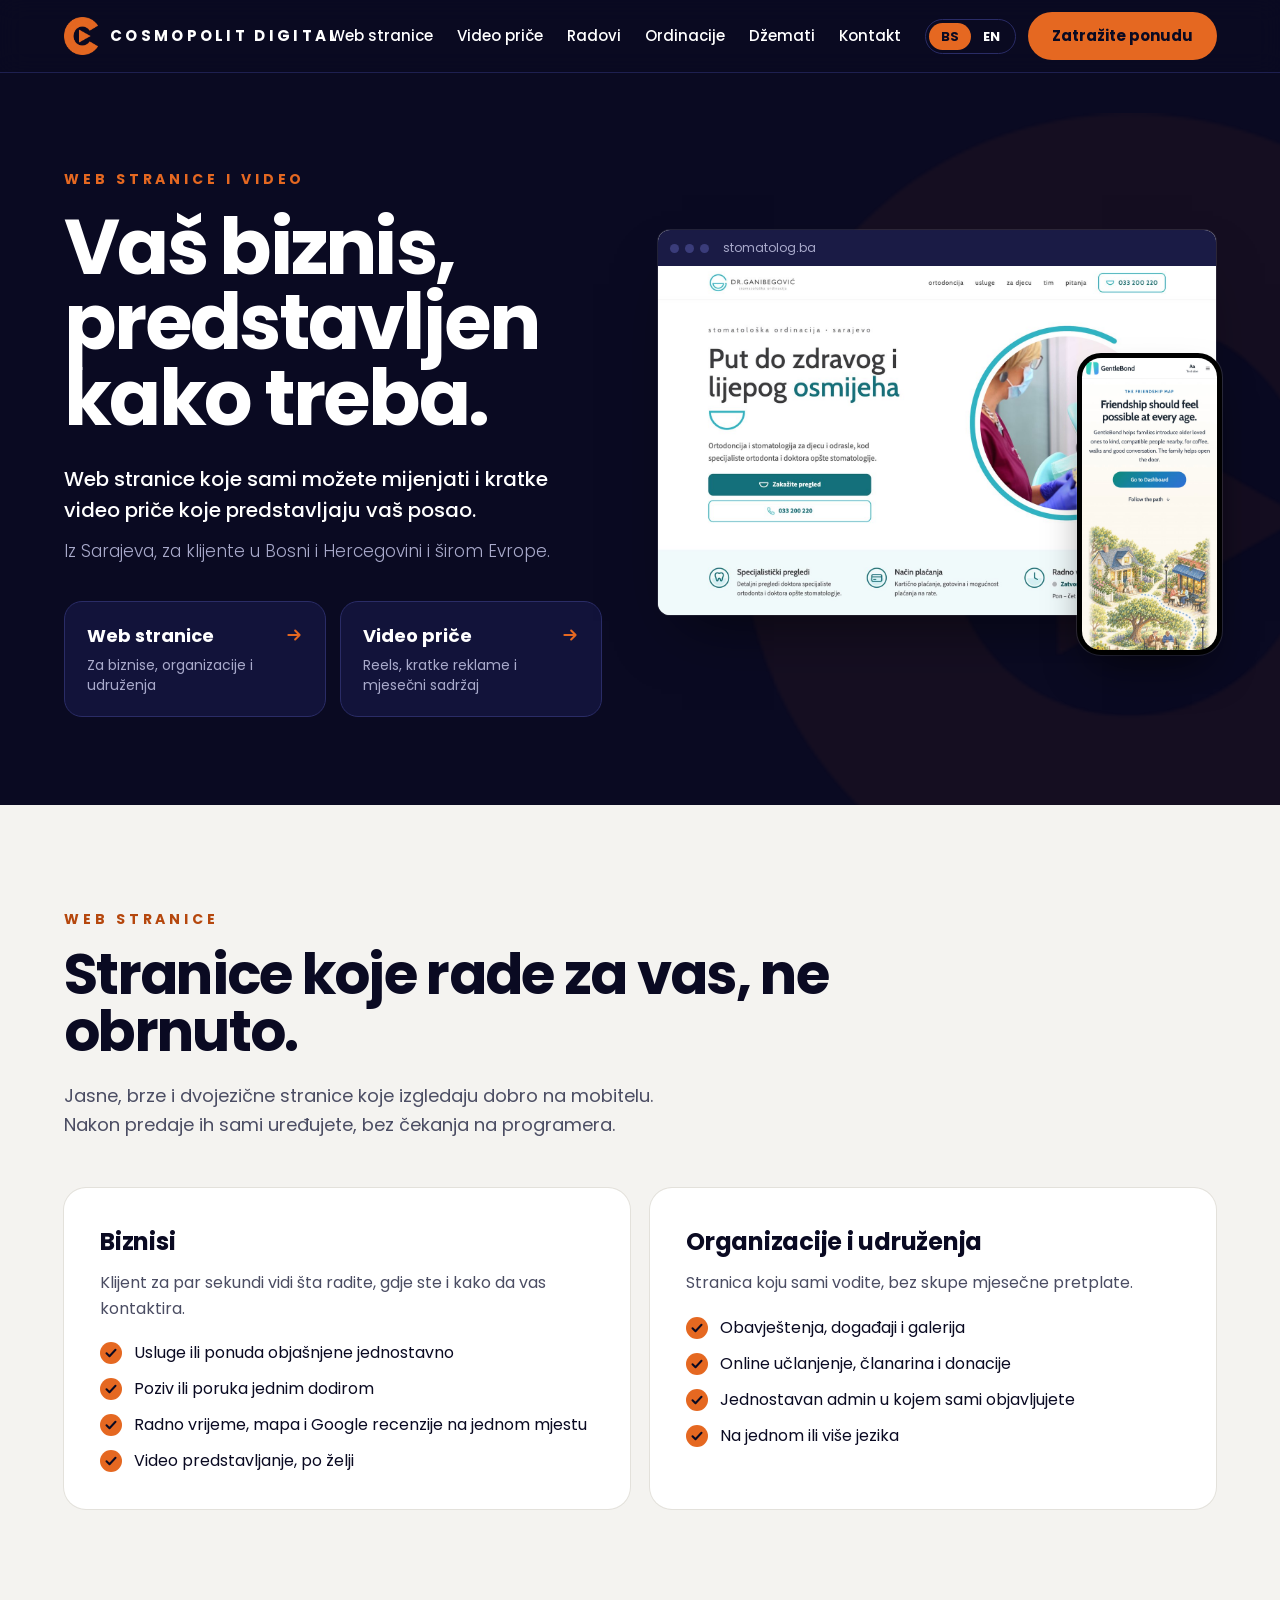
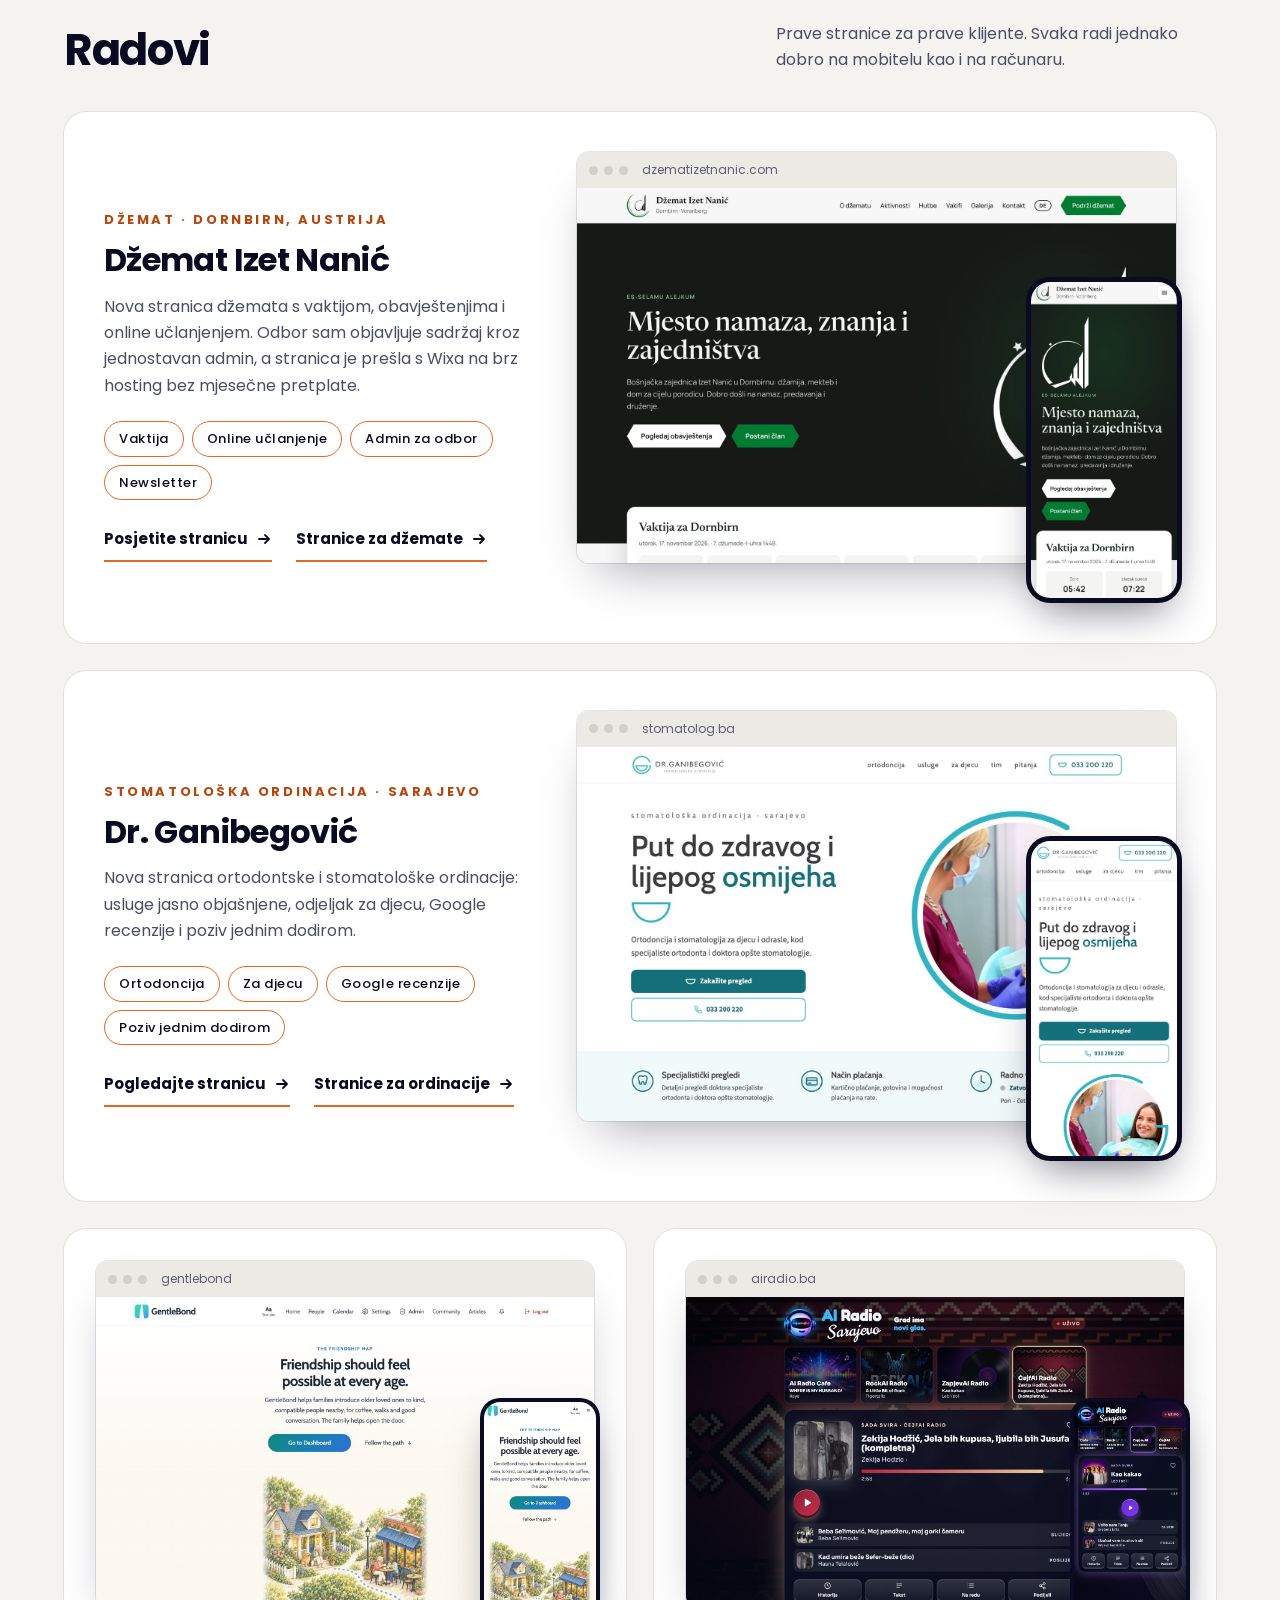
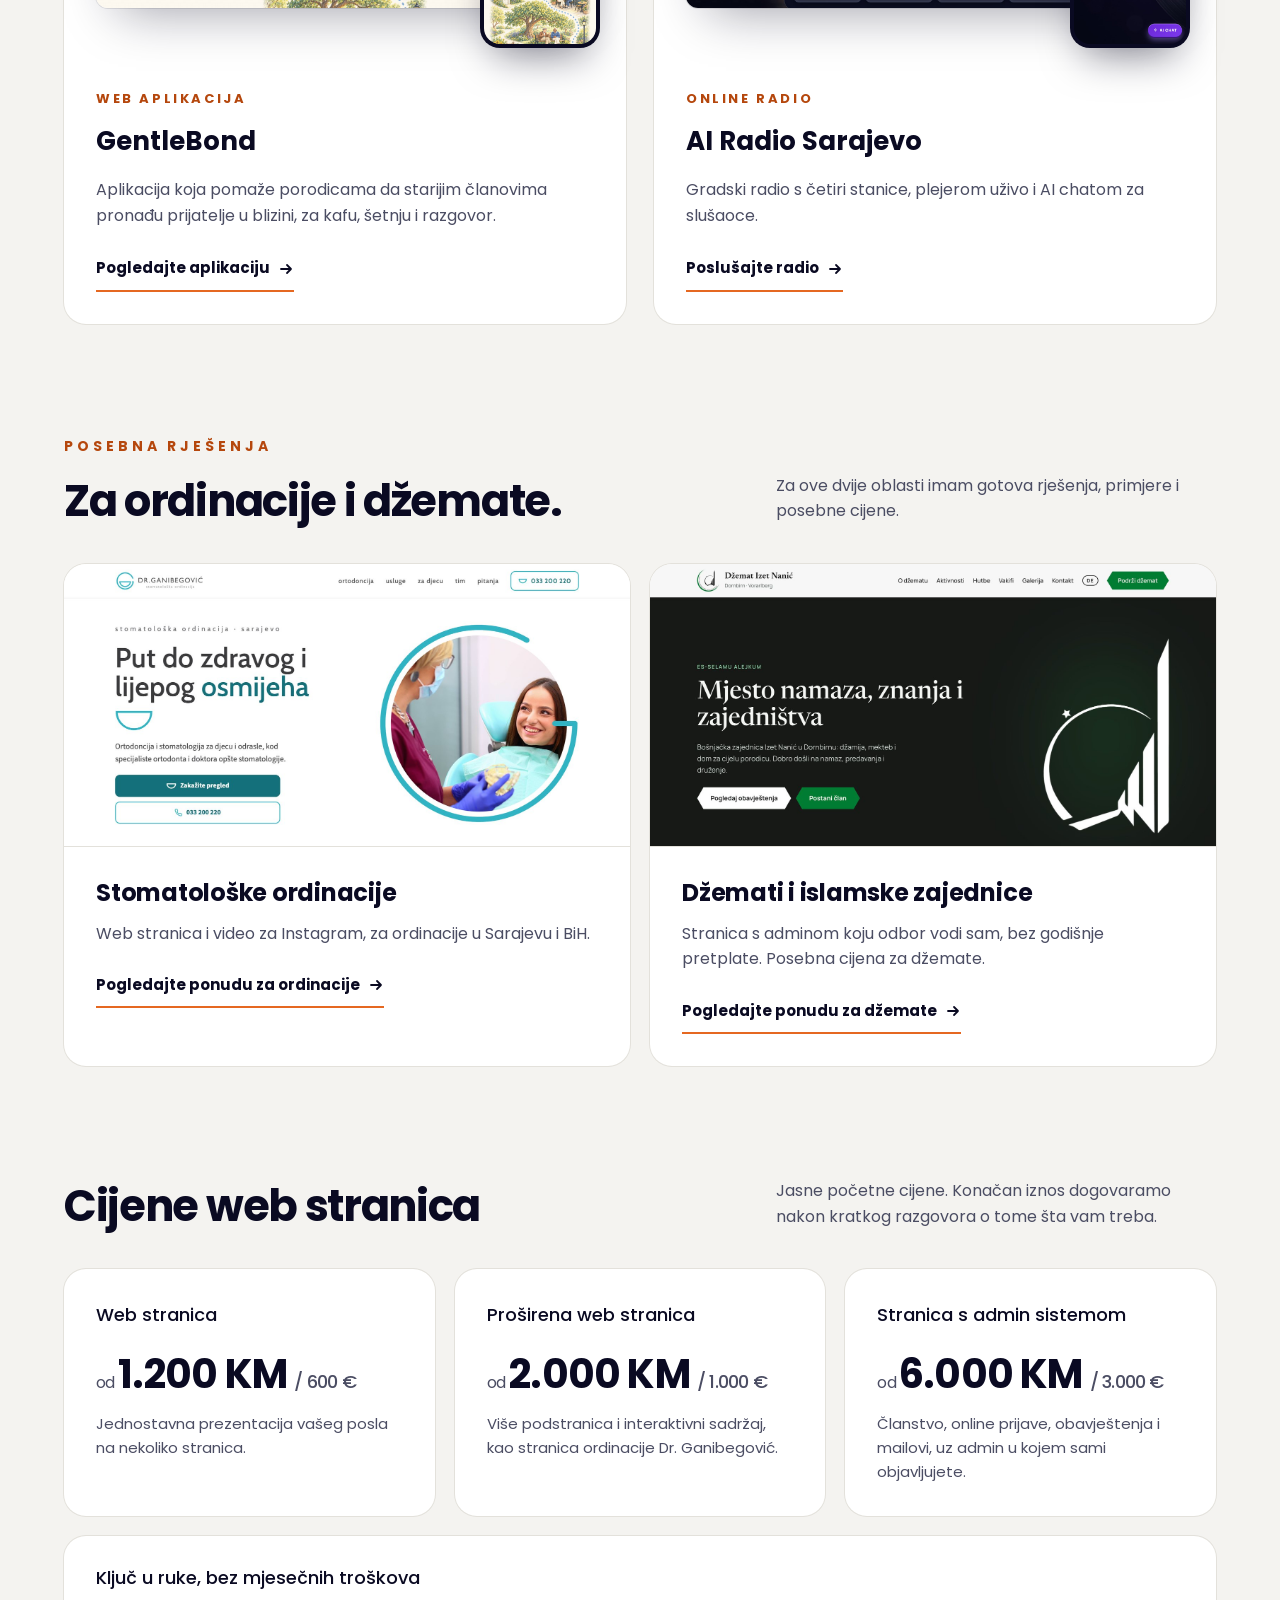
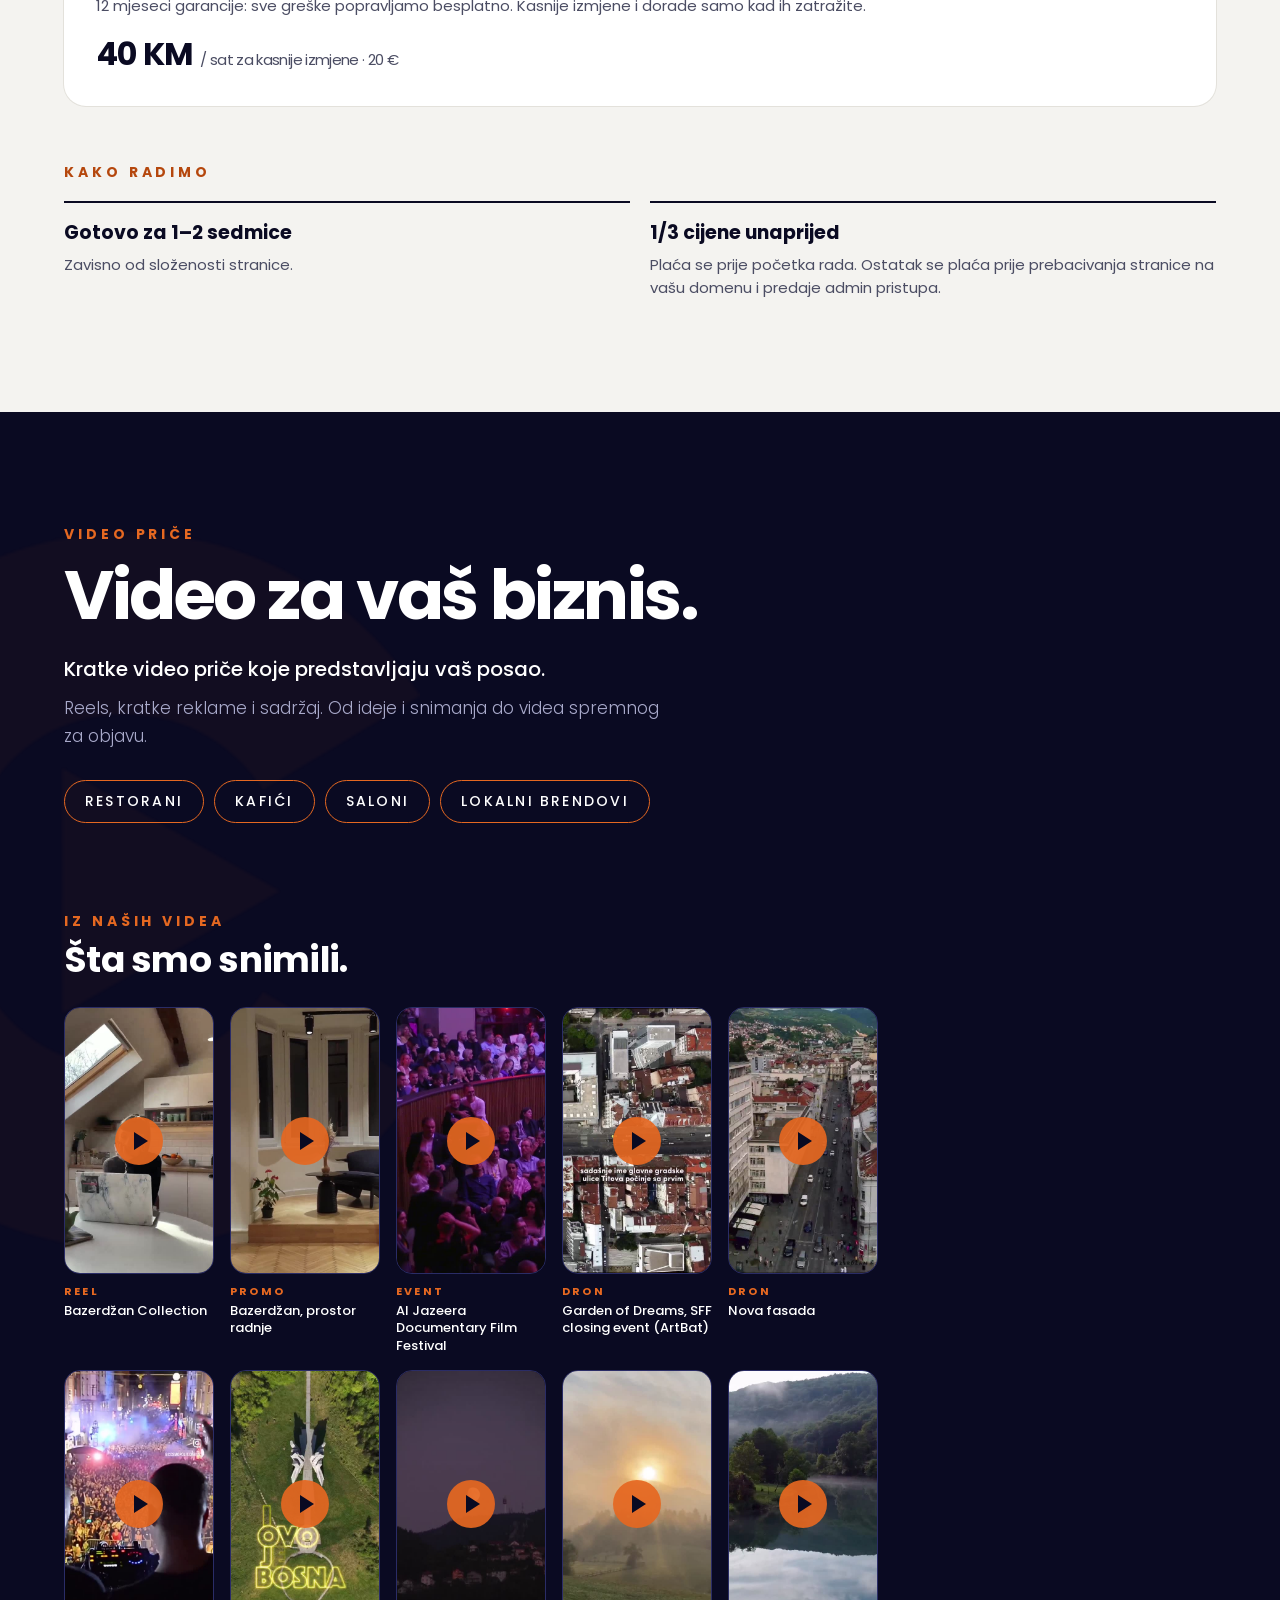
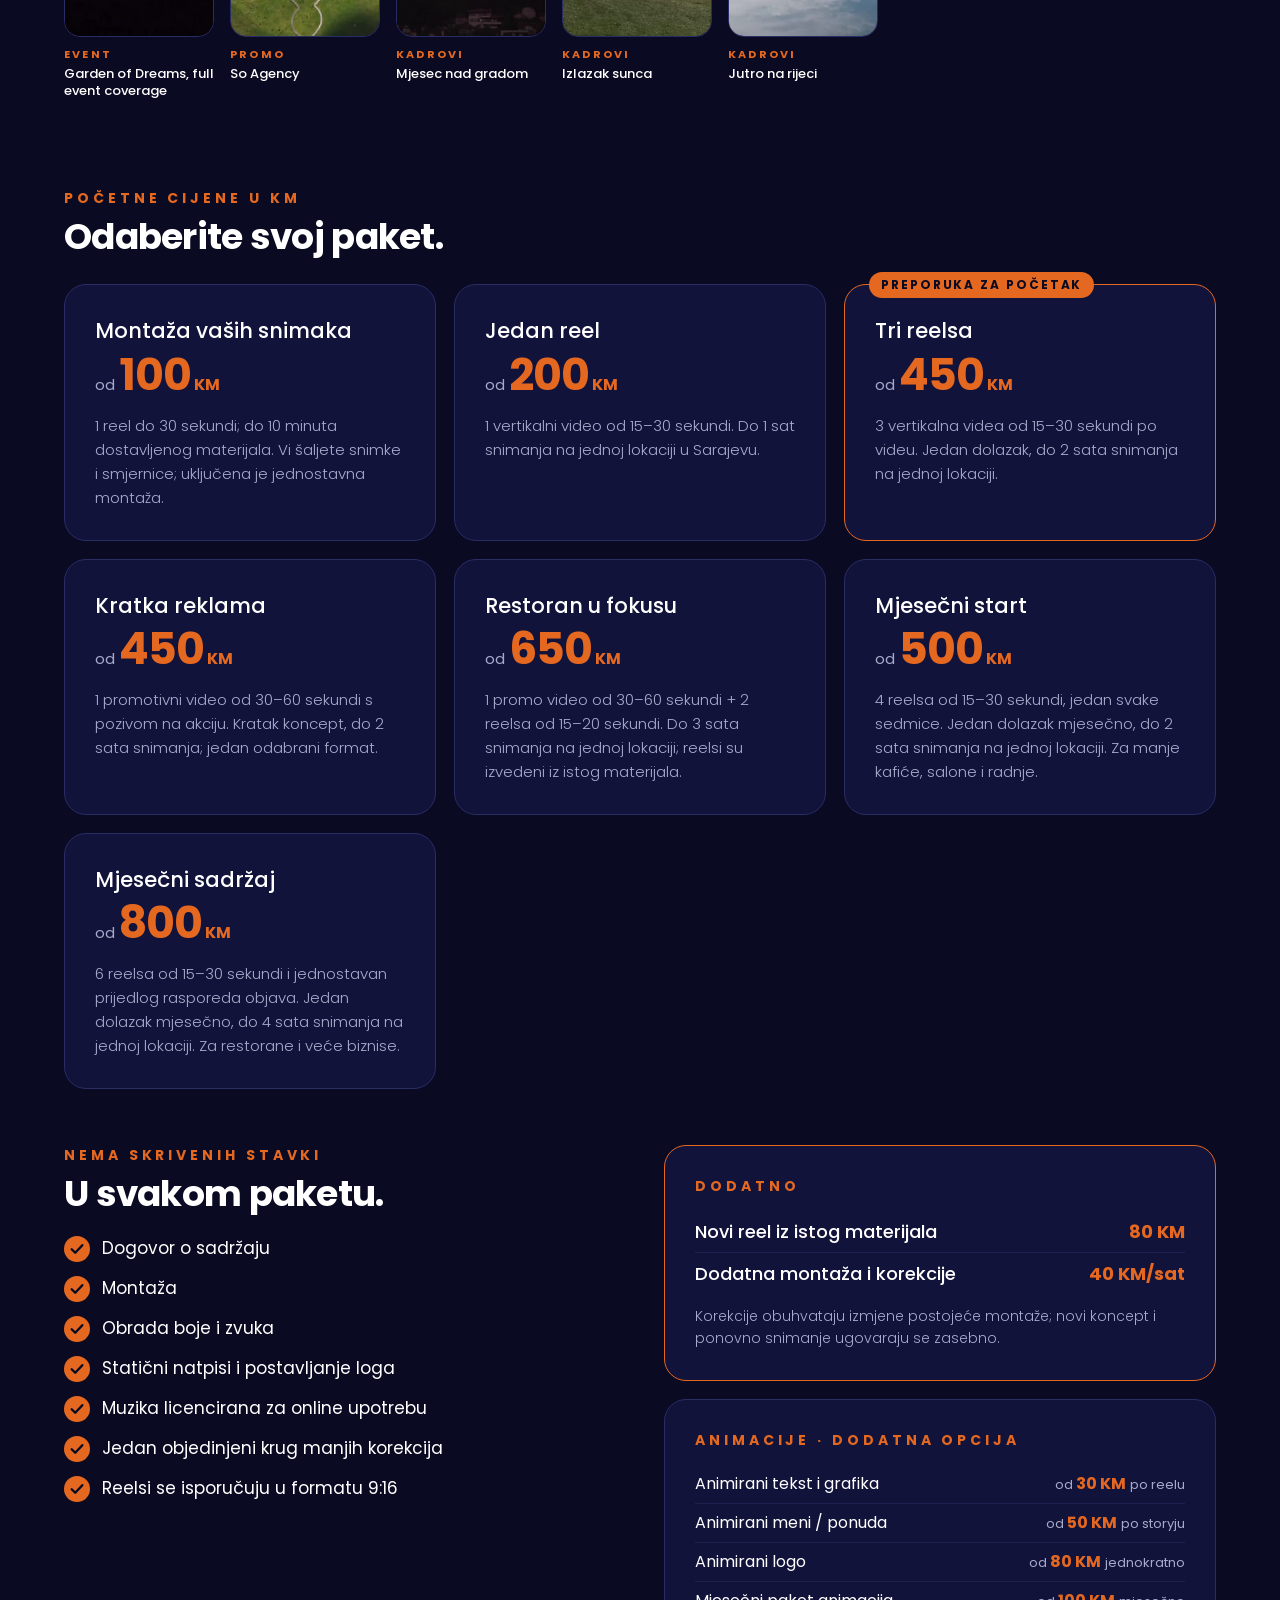
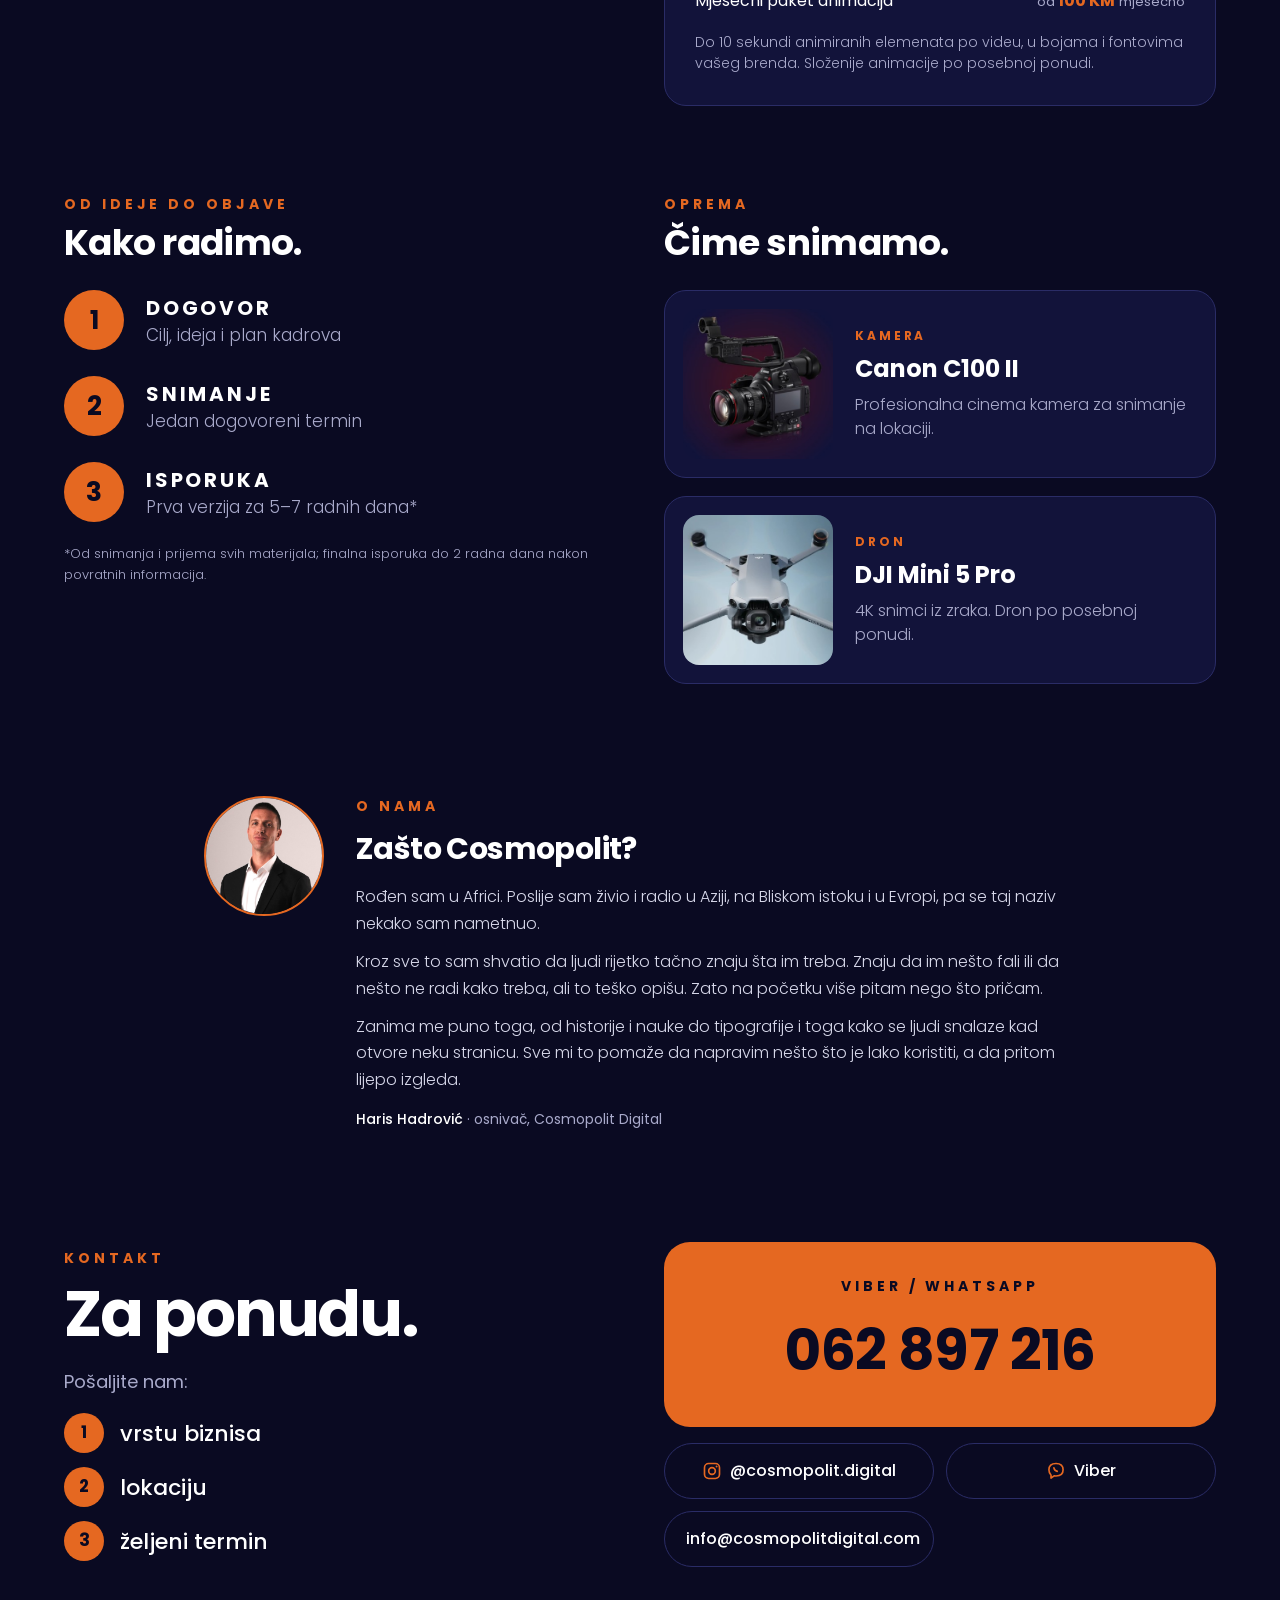
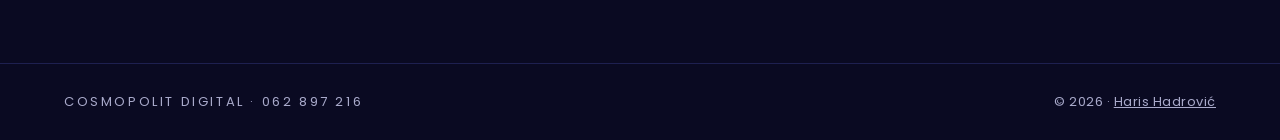
==== commit 56c8d788: "Five more videos (Garden of Dreams full coverage, So Agency, footage) Co-Authored-By: Claude Opus 5." ====
--- a/public/index.html
+++ b/public/index.html
@@ -264,6 +264,26 @@
         <span class="reel-thumb"><img src="assets/video/fasada.jpg" alt="" width="480" height="854" loading="lazy"><i aria-hidden="true"></i></span>
         <span class="reel-cap"><b>DRON</b>Nova fasada</span>
       </button>
+      <button type="button" class="reel" data-src="assets/video/garden-full.mp4" aria-label="Garden of Dreams, full event coverage">
+        <span class="reel-thumb"><img src="assets/video/garden-full.jpg" alt="" width="480" height="854" loading="lazy"><i aria-hidden="true"></i></span>
+        <span class="reel-cap"><b>EVENT</b>Garden of Dreams, full event coverage</span>
+      </button>
+      <button type="button" class="reel" data-src="assets/video/so-agency.mp4" aria-label="So Agency">
+        <span class="reel-thumb"><img src="assets/video/so-agency.jpg" alt="" width="480" height="854" loading="lazy"><i aria-hidden="true"></i></span>
+        <span class="reel-cap"><b>PROMO</b>So Agency</span>
+      </button>
+      <button type="button" class="reel" data-src="assets/video/clip-1.mp4" aria-label="Mjesec nad gradom">
+        <span class="reel-thumb"><img src="assets/video/clip-1.jpg" alt="" width="480" height="854" loading="lazy"><i aria-hidden="true"></i></span>
+        <span class="reel-cap"><b>KADROVI</b>Mjesec nad gradom</span>
+      </button>
+      <button type="button" class="reel" data-src="assets/video/clip-2.mp4" aria-label="Izlazak sunca">
+        <span class="reel-thumb"><img src="assets/video/clip-2.jpg" alt="" width="480" height="854" loading="lazy"><i aria-hidden="true"></i></span>
+        <span class="reel-cap"><b>KADROVI</b>Izlazak sunca</span>
+      </button>
+      <button type="button" class="reel" data-src="assets/video/clip-3.mp4" aria-label="Jutro na rijeci">
+        <span class="reel-thumb"><img src="assets/video/clip-3.jpg" alt="" width="480" height="854" loading="lazy"><i aria-hidden="true"></i></span>
+        <span class="reel-cap"><b>KADROVI</b>Jutro na rijeci</span>
+      </button>
     </div>
     <div class="reel-modal" id="reel-modal" hidden>
       <button type="button" class="reel-close" aria-label="Zatvori">×</button>
--- a/public/assets/css/site.css
+++ b/public/assets/css/site.css
@@ -351,7 +351,7 @@
 .more-grid .more-link{margin-top:auto;padding-top:6px;display:inline-flex;align-items:center;gap:6px;font-size:14px;font-weight:700;color:var(--ink);text-decoration:none;align-self:flex-start;border-bottom:2px solid var(--orange)}
 .more-grid .more-link:hover{color:var(--orange-text)}
 /* reels on homepage: small thumbnails, open in a player */
-.reels{display:flex;flex-wrap:wrap;gap:16px;align-items:flex-start}
+.reels{display:flex;flex-wrap:wrap;gap:16px;align-items:flex-start;max-width:814px}
 .reel{display:flex;flex-direction:column;justify-content:flex-start;align-self:flex-start;width:150px;padding:0;border:0;background:none;color:#fff;text-align:left;cursor:pointer;font:inherit}
 .reel-thumb{position:relative;display:block;border-radius:16px;overflow:hidden;border:1px solid var(--line);aspect-ratio:9/16;background:#11133F}
 .reel-thumb img{width:100%;height:100%;object-fit:cover;transition:transform .3s}
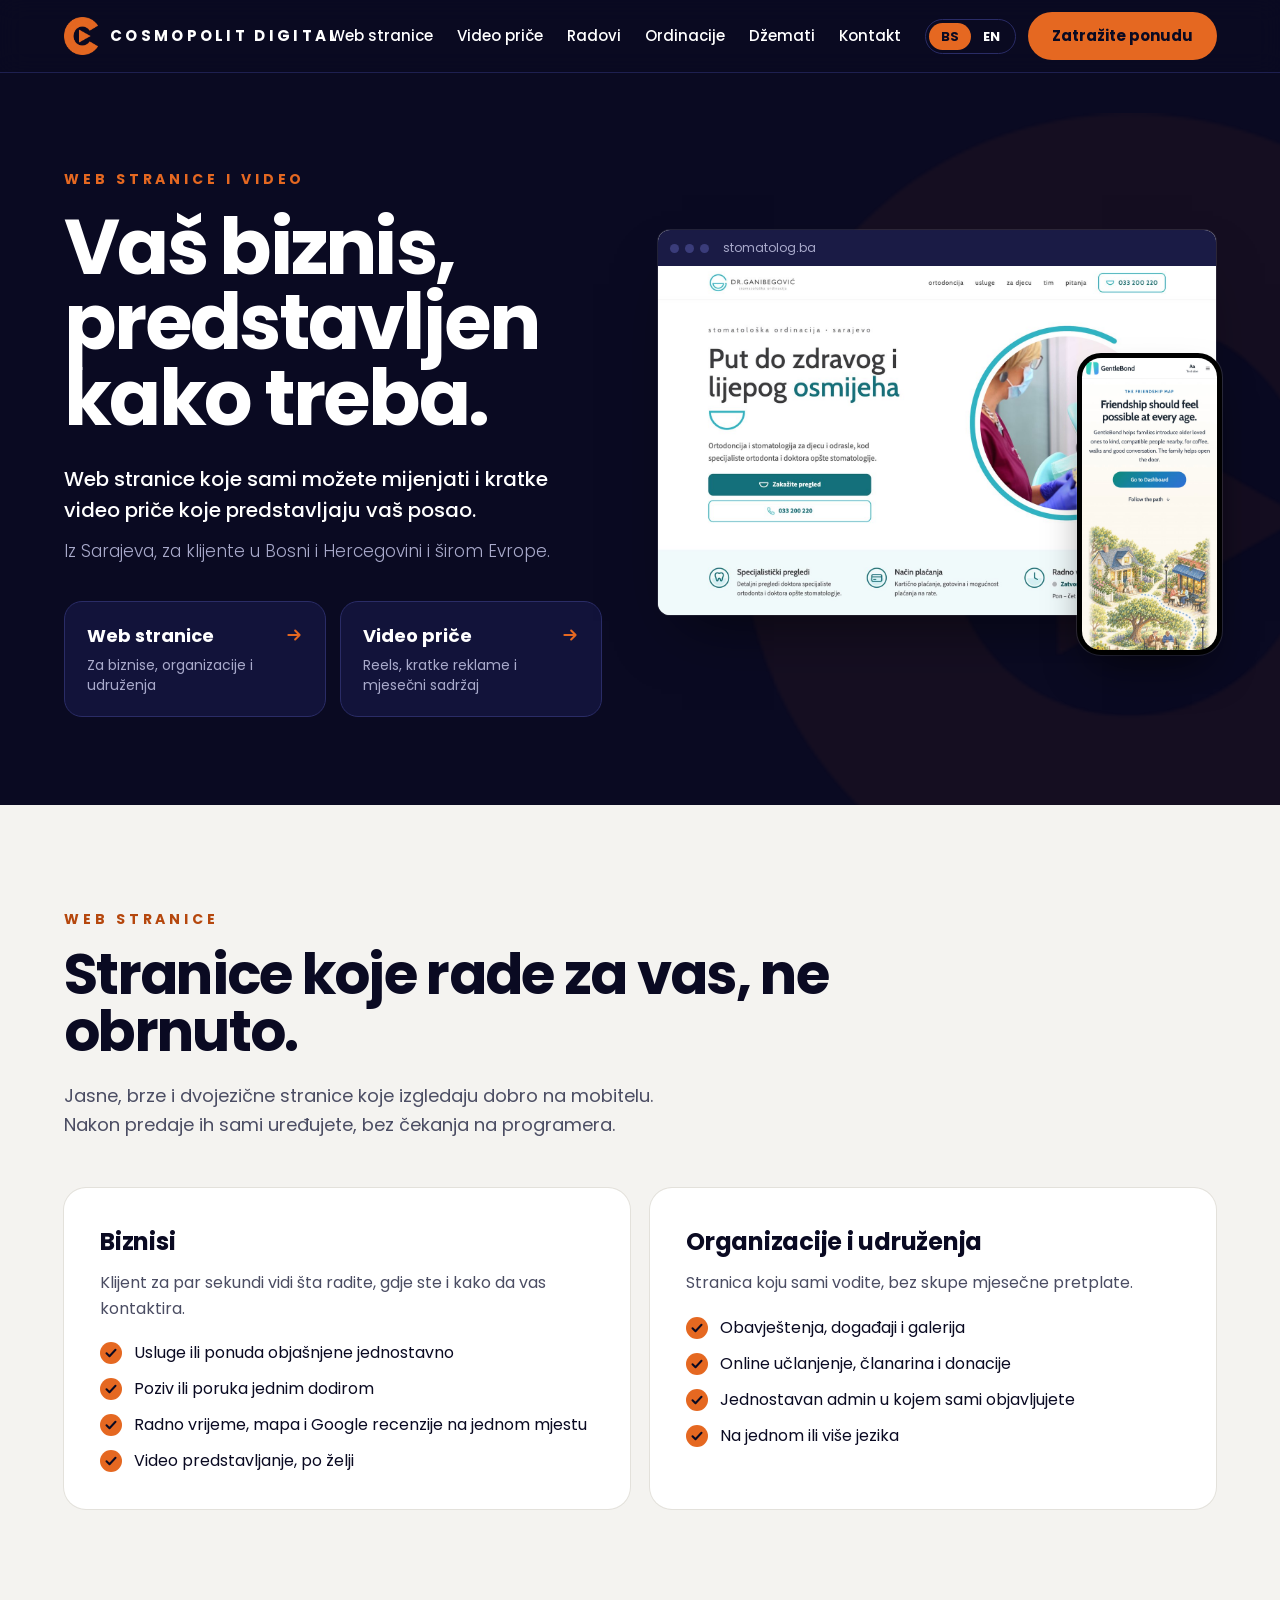
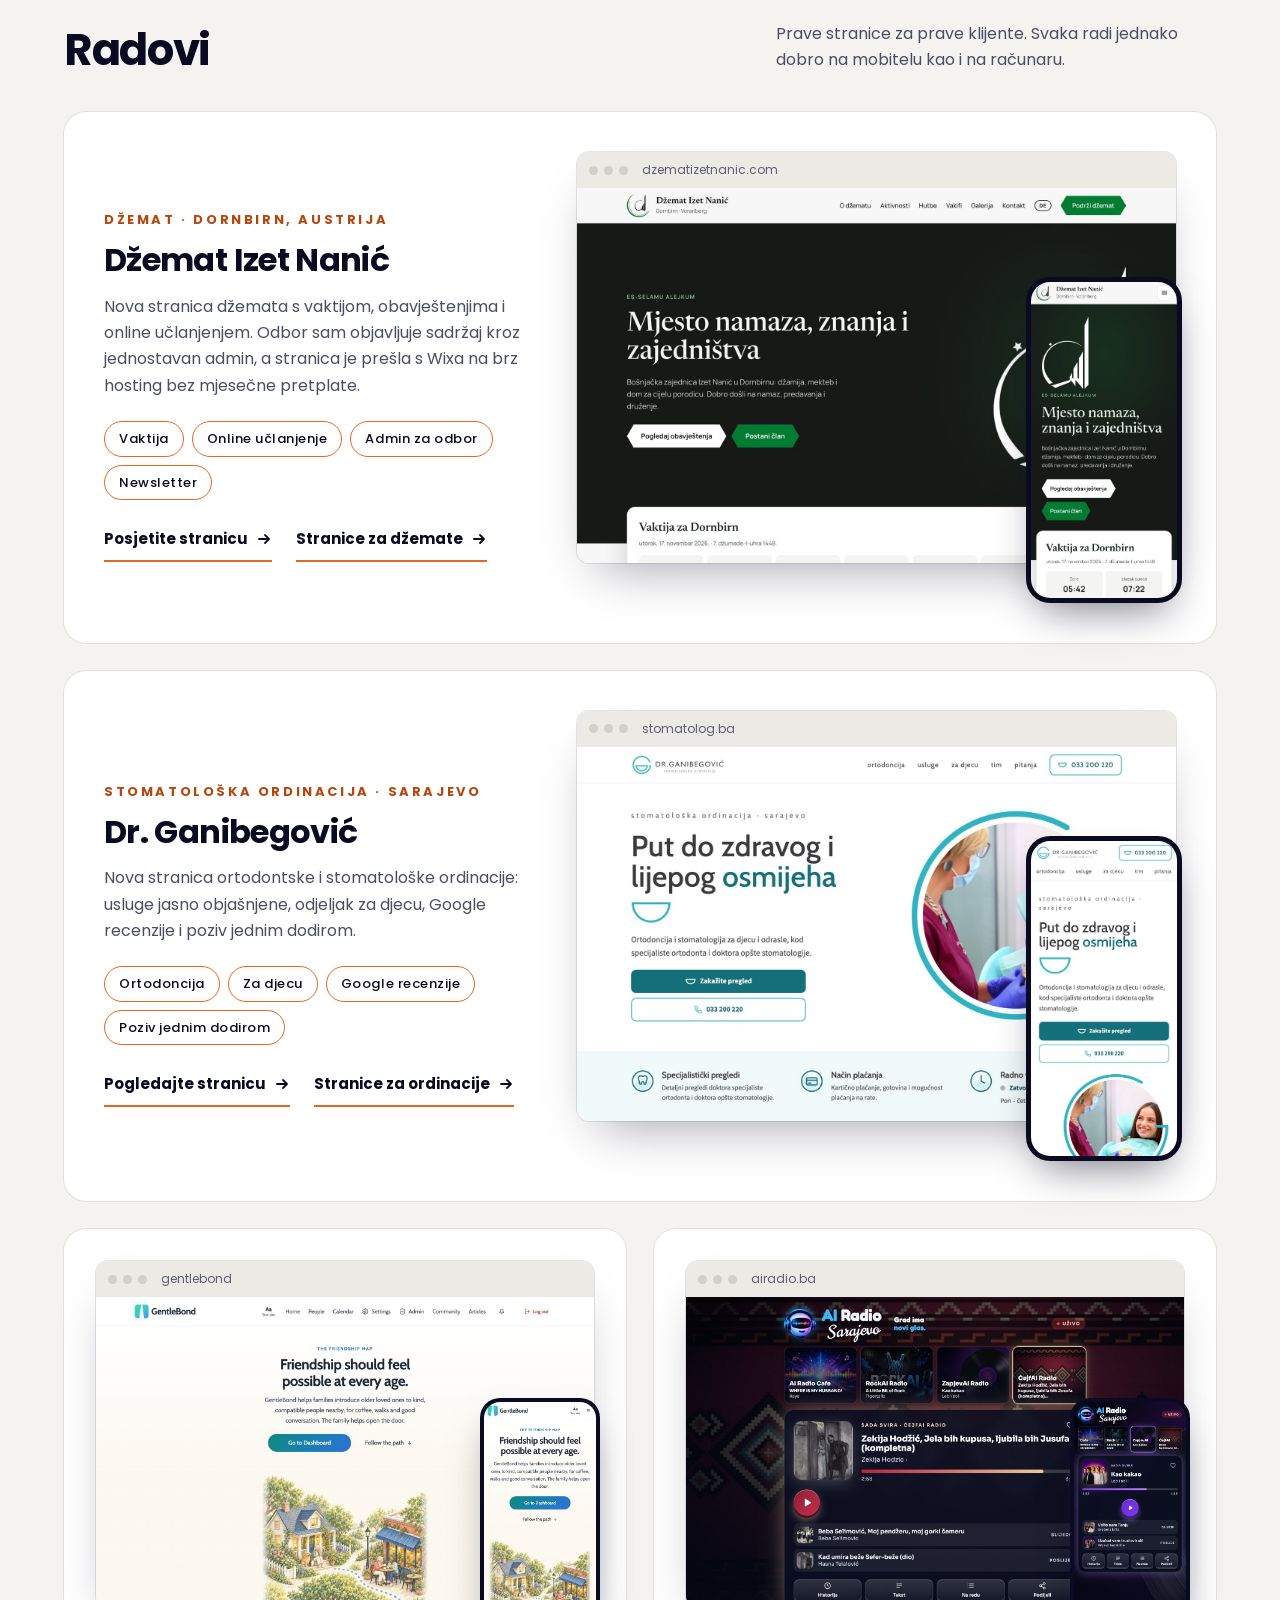
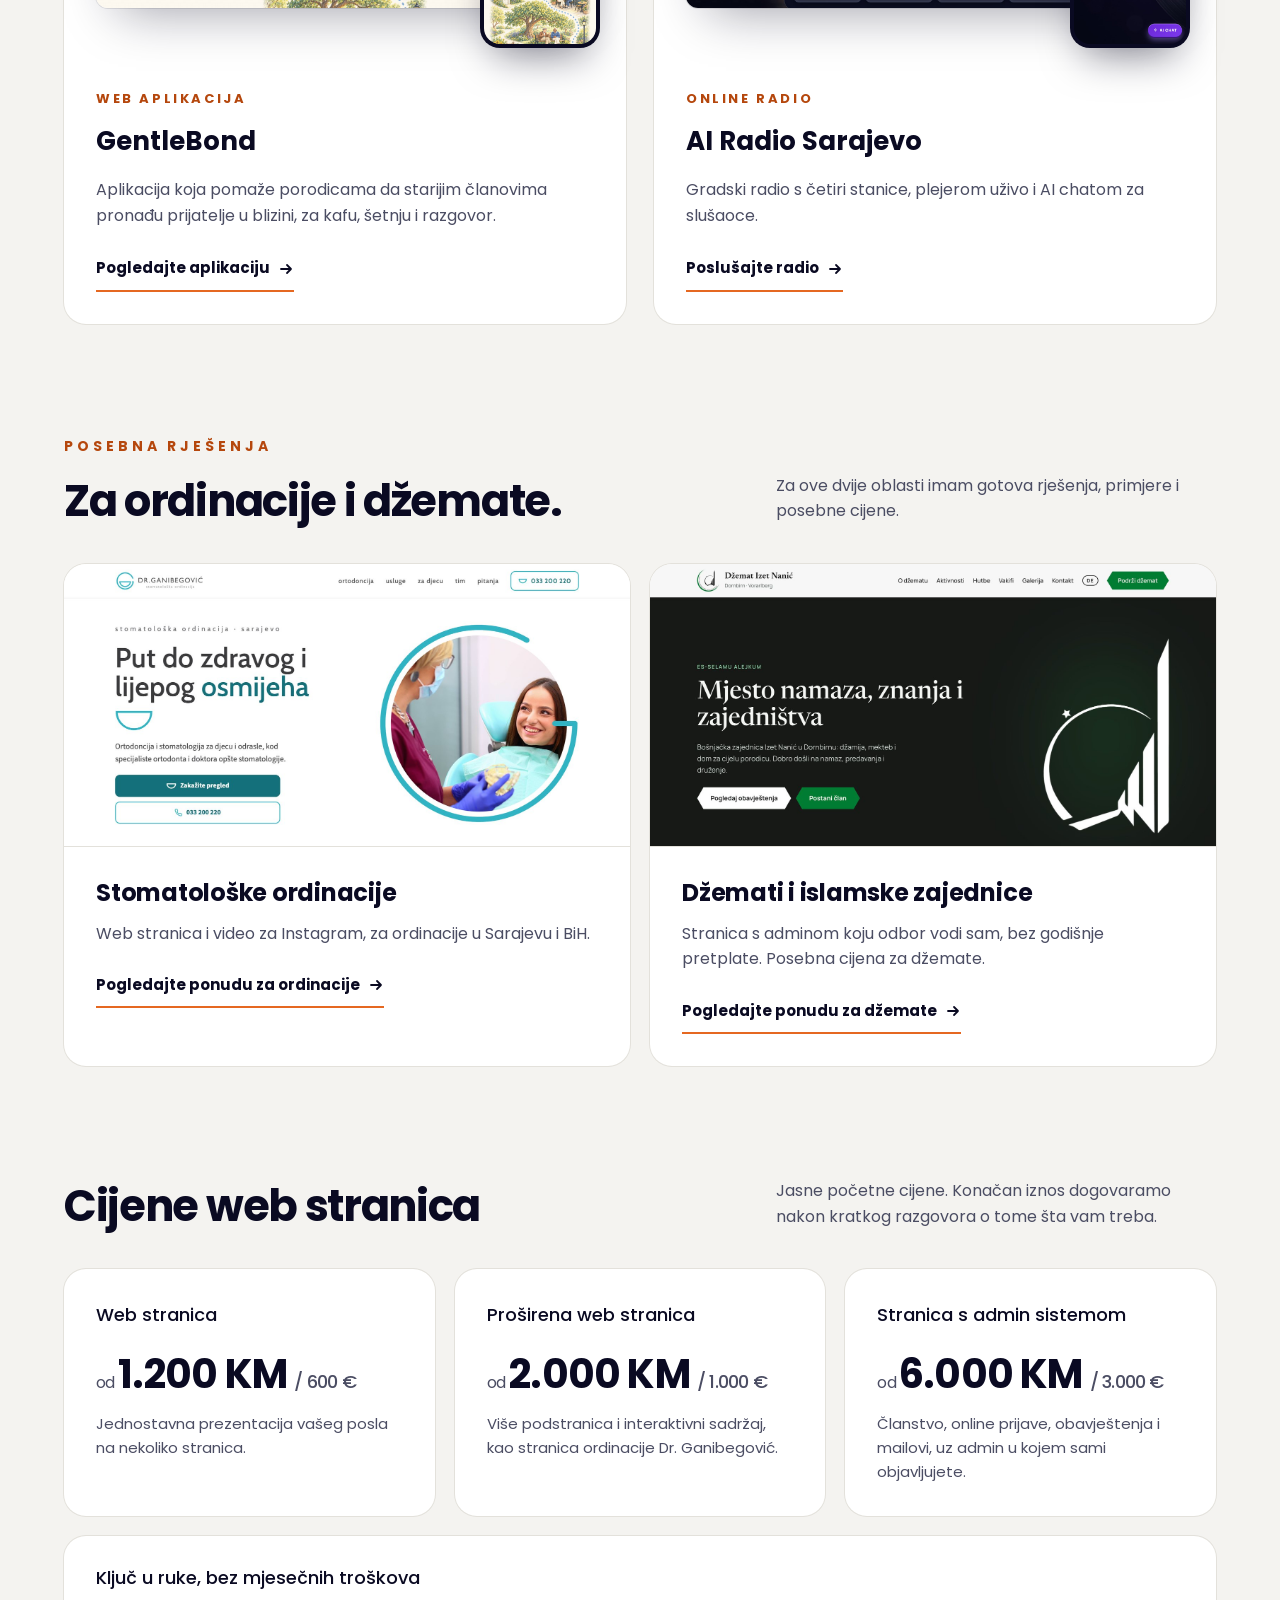
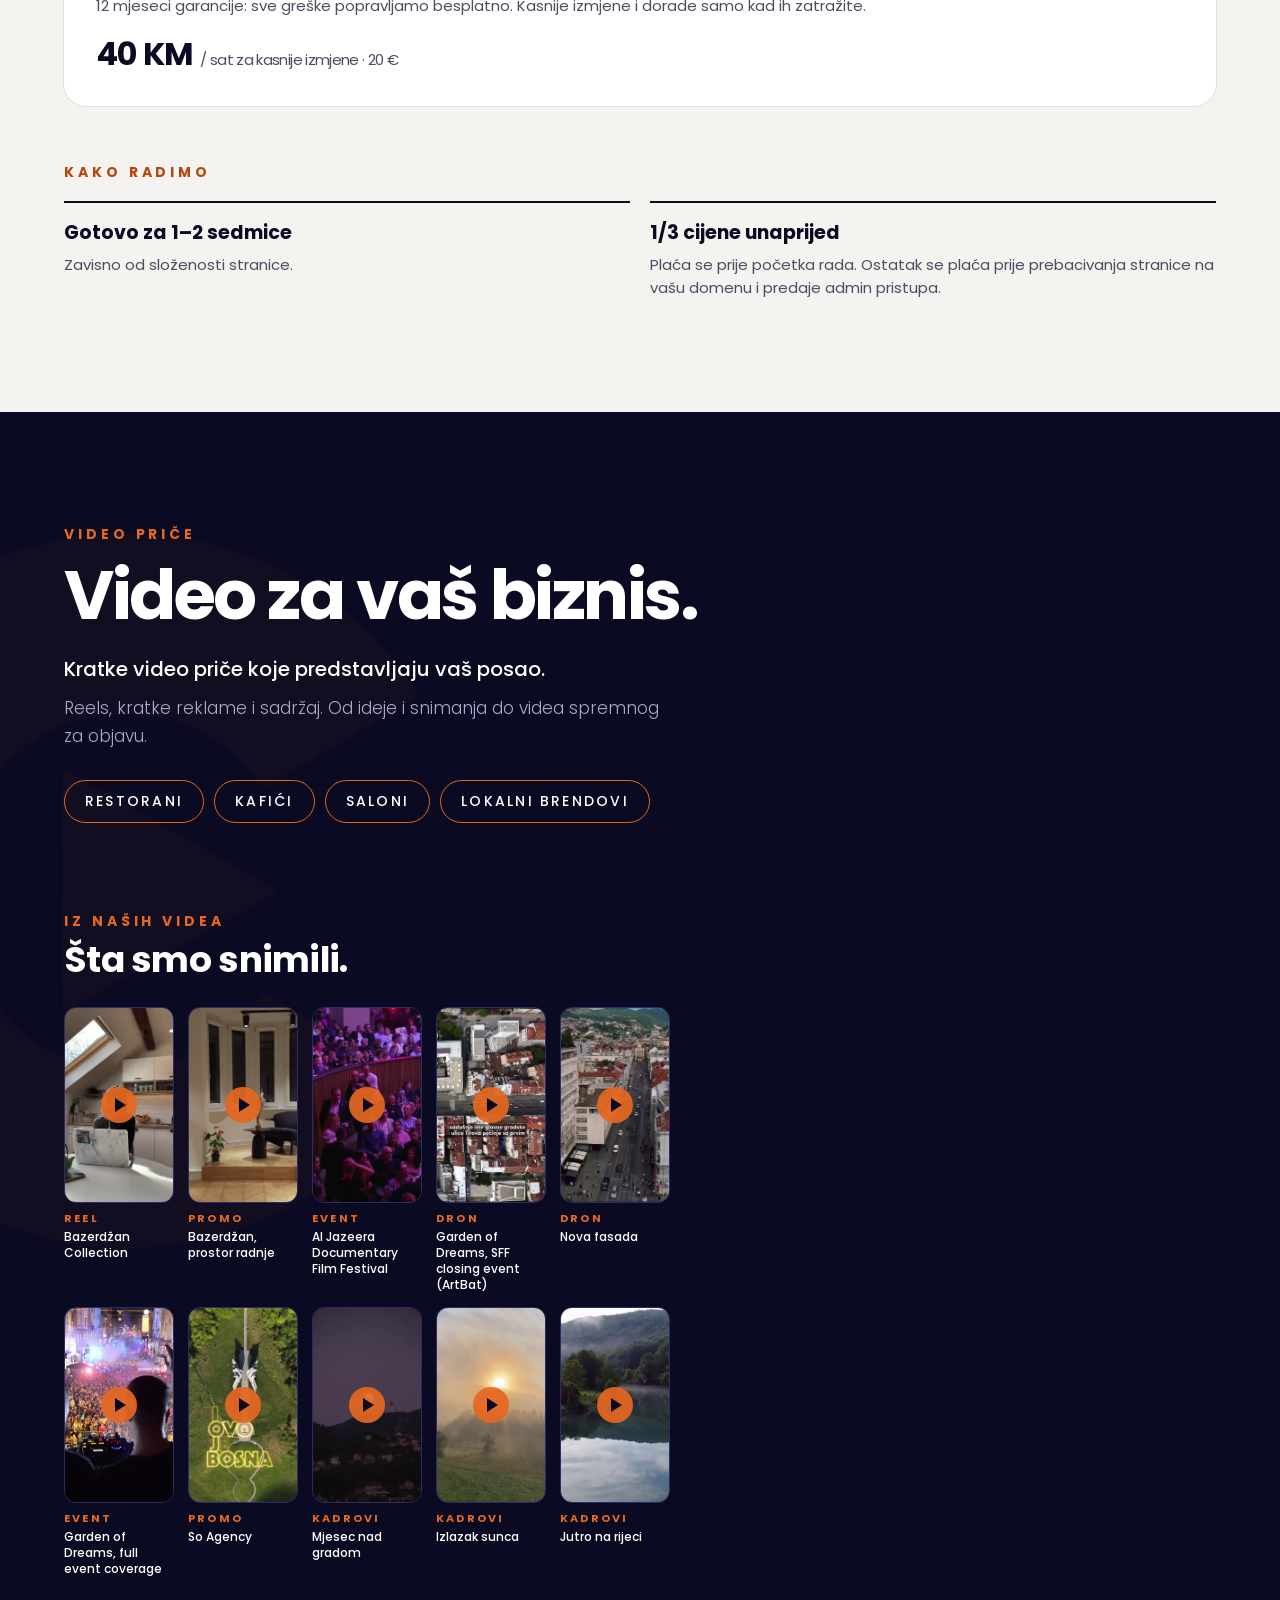
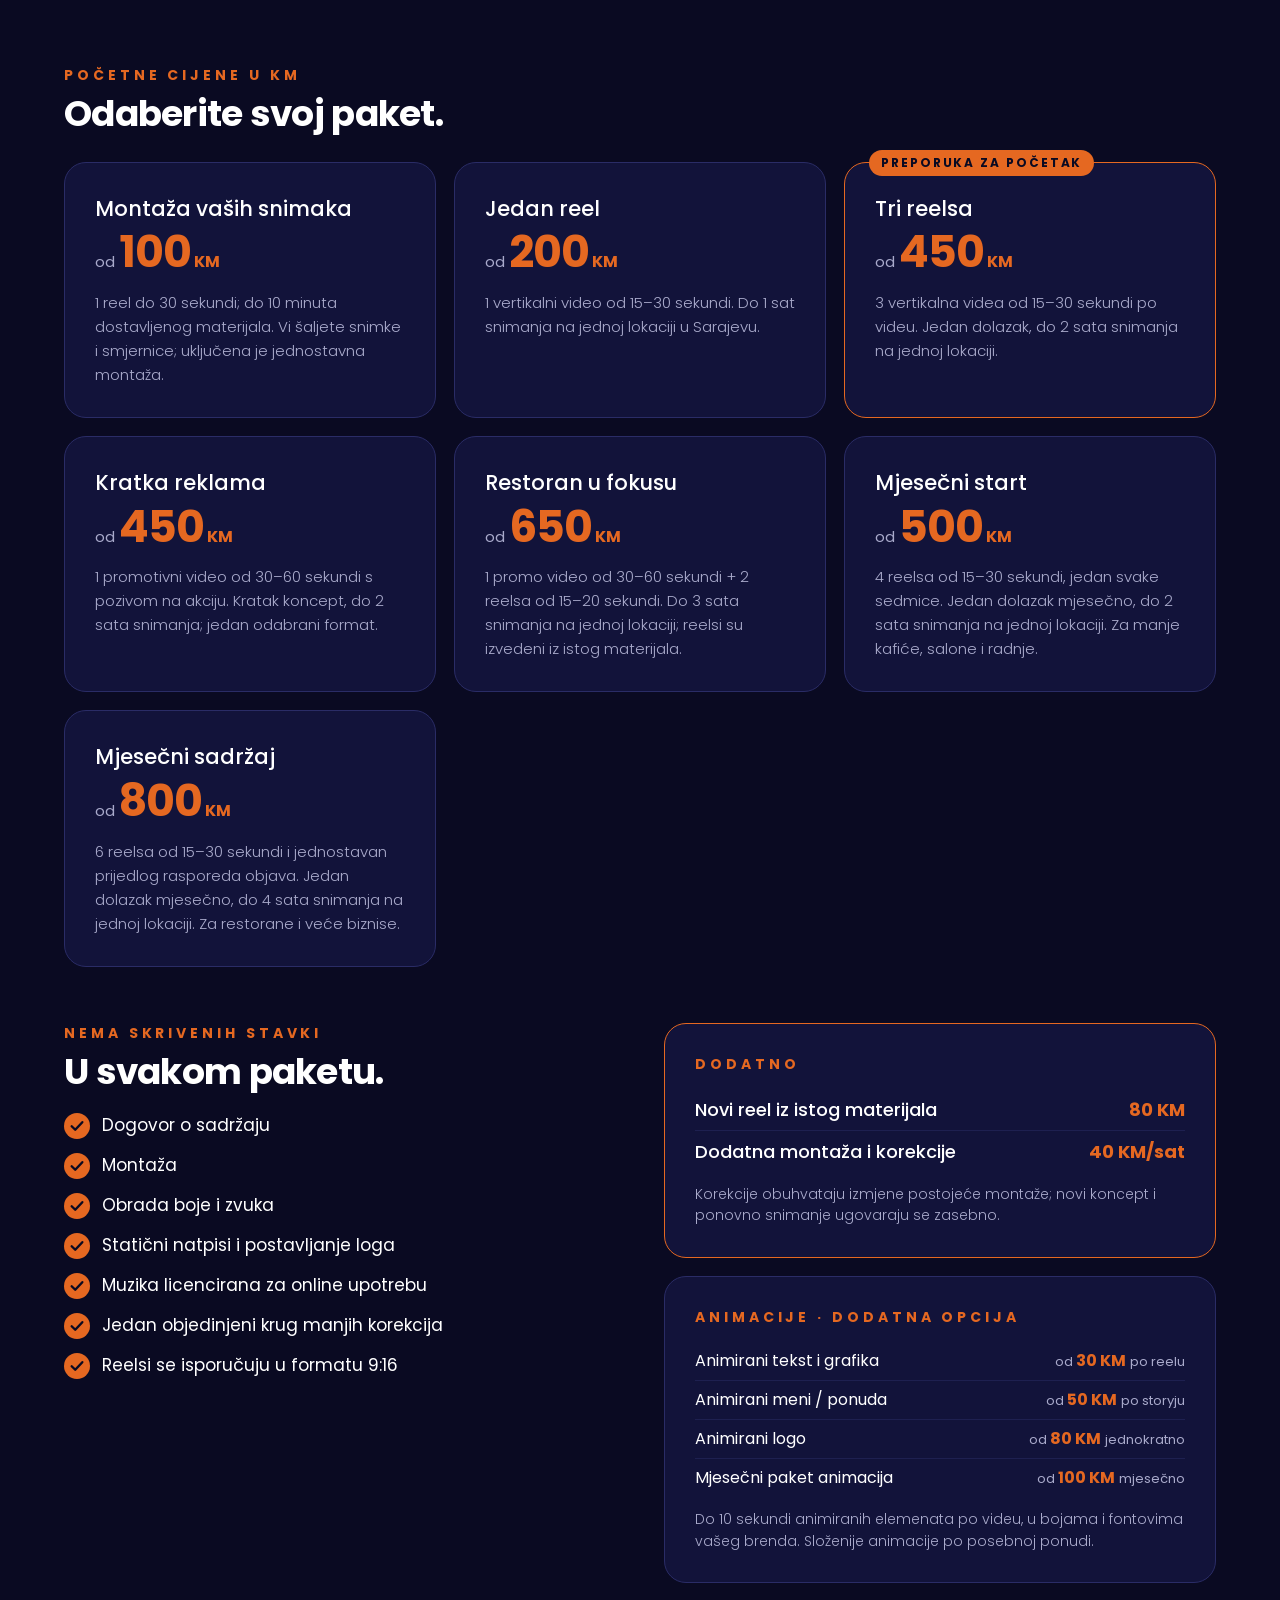
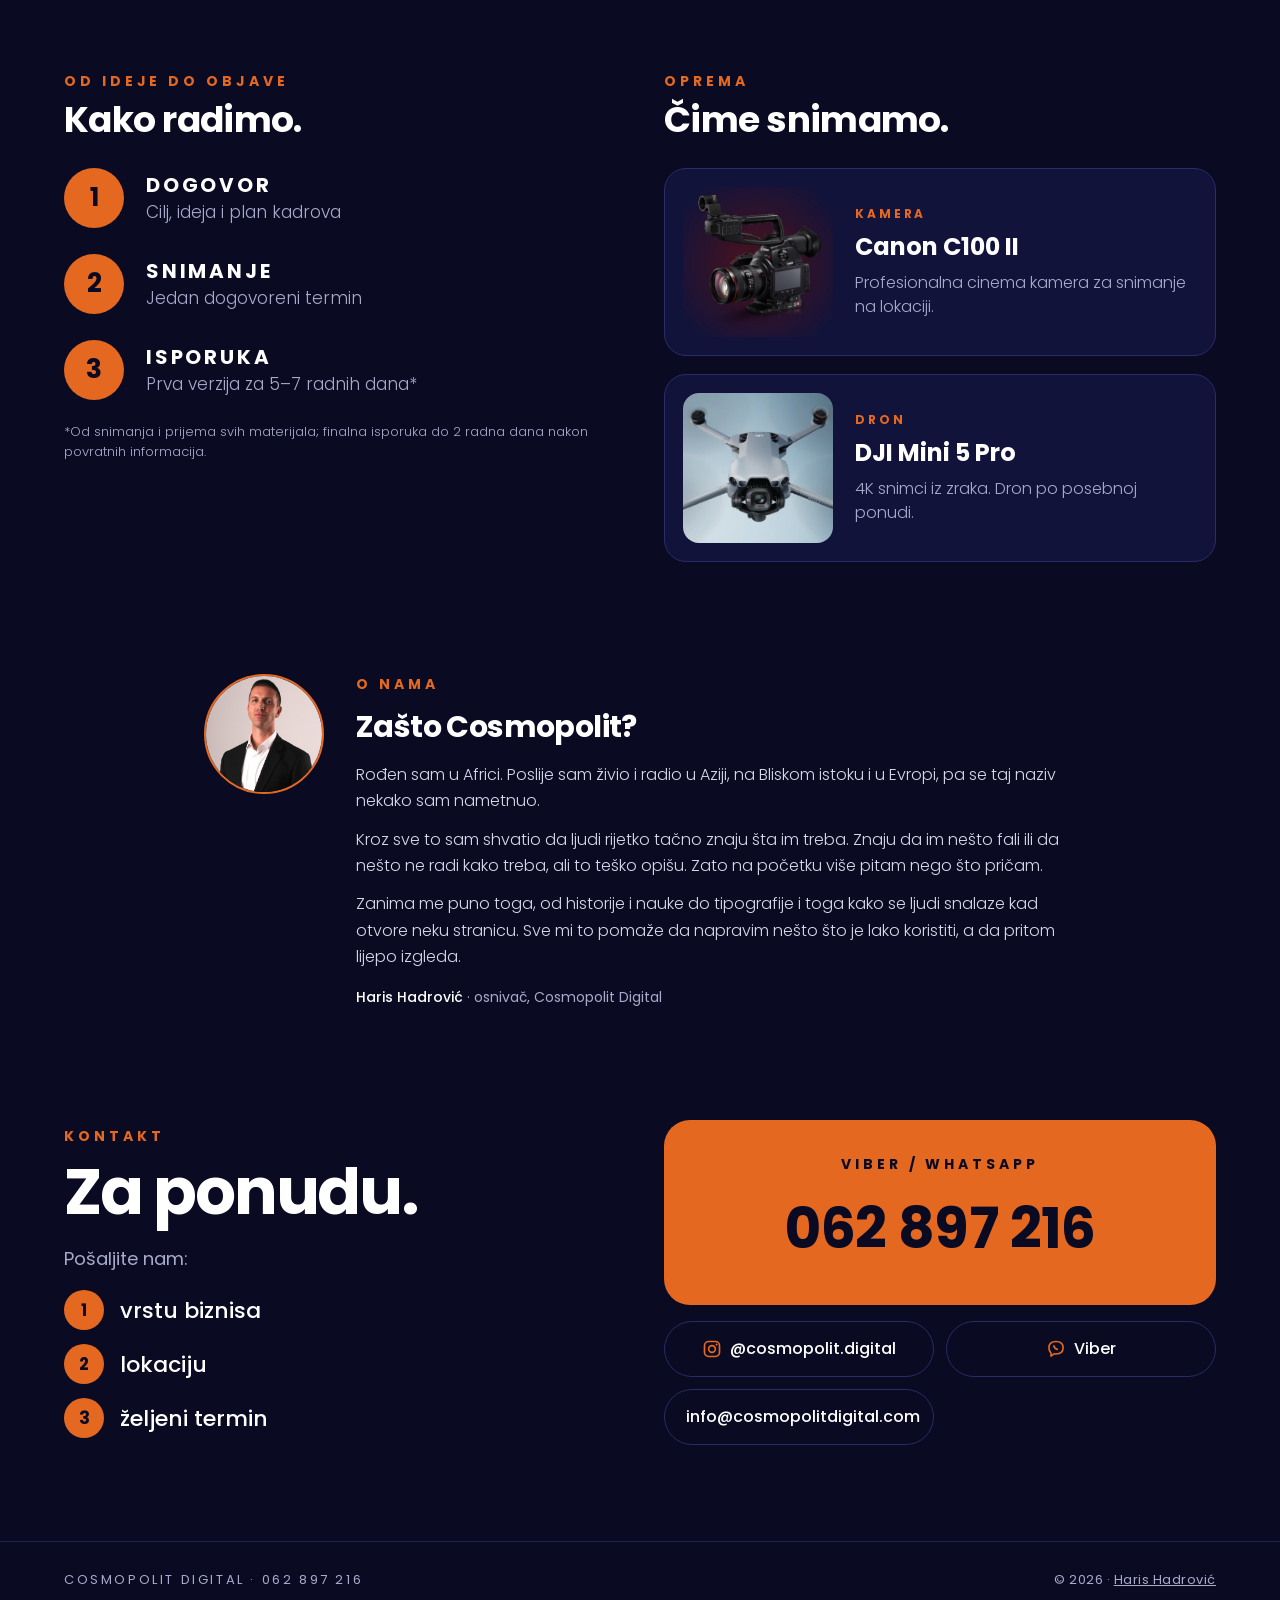
==== commit 32f43a06: "Cache-bust the stylesheet so browsers load the latest CSS Co-Authored-By: Claude Opus 5.5 <noreply@a" ====
--- a/public/index.html
+++ b/public/index.html
@@ -19,7 +19,7 @@
 <link rel="icon" type="image/png" sizes="32x32" href="favicon-32.png">
 <link rel="apple-touch-icon" href="apple-touch-icon.png">
 <link rel="preload" href="assets/fonts/poppins-bold.woff" as="font" type="font/woff" crossorigin>
-<link rel="stylesheet" href="assets/css/site.css">
+<link rel="stylesheet" href="assets/css/site.css?v=faf9a2c9">
 <script type="application/ld+json">
 {"@context":"https://schema.org","@type":"ProfessionalService","name":"Cosmopolit Digital","url":"https://cosmopolitdigital.com/","logo":"https://cosmopolitdigital.com/assets/img/icon-512.png","image":"https://cosmopolitdigital.com/assets/img/og.jpg","description":"Cosmopolit Digital: web stranice koje sami ure\u0111ujete i kratki video za va\u0161 biznis (reels, reklame, mjese\u010dni sadr\u017eaj). Sarajevo, za klijente u BiH i Evropi.","telephone":"+38762897216","email":"info@cosmopolitdigital.com","address":{"@type":"PostalAddress","addressLocality":"Sarajevo","addressCountry":"BA"},"areaServed":["BA","AT","DE","CH"],"founder":{"@type":"Person","name":"Haris Hadrović","sameAs":"https://www.linkedin.com/in/harishadrovic"},"sameAs":["https://www.instagram.com/cosmopolit.digital/"],"knowsLanguage":["bs","en","de"]}
 </script>
--- a/public/assets/css/site.css
+++ b/public/assets/css/site.css
@@ -351,16 +351,16 @@
 .more-grid .more-link{margin-top:auto;padding-top:6px;display:inline-flex;align-items:center;gap:6px;font-size:14px;font-weight:700;color:var(--ink);text-decoration:none;align-self:flex-start;border-bottom:2px solid var(--orange)}
 .more-grid .more-link:hover{color:var(--orange-text)}
 /* reels on homepage: small thumbnails, open in a player */
-.reels{display:flex;flex-wrap:wrap;gap:16px;align-items:flex-start;max-width:814px}
-.reel{display:flex;flex-direction:column;justify-content:flex-start;align-self:flex-start;width:150px;padding:0;border:0;background:none;color:#fff;text-align:left;cursor:pointer;font:inherit}
-.reel-thumb{position:relative;display:block;border-radius:16px;overflow:hidden;border:1px solid var(--line);aspect-ratio:9/16;background:#11133F}
+.reels{display:flex;flex-wrap:wrap;gap:14px;align-items:flex-start;max-width:606px}
+.reel{display:flex;flex-direction:column;justify-content:flex-start;align-self:flex-start;width:110px;padding:0;border:0;background:none;color:#fff;text-align:left;cursor:pointer;font:inherit}
+.reel-thumb{position:relative;display:block;border-radius:12px;overflow:hidden;border:1px solid var(--line);aspect-ratio:9/16;background:#11133F}
 .reel-thumb img{width:100%;height:100%;object-fit:cover;transition:transform .3s}
 .reel:hover .reel-thumb img{transform:scale(1.04)}
-.reel-thumb i{position:absolute;left:50%;top:50%;width:48px;height:48px;margin:-24px 0 0 -24px;border-radius:50%;background:rgba(229,104,33,.92)}
-.reel-thumb i::after{content:"";position:absolute;left:19px;top:15px;border-left:14px solid #090A22;border-top:9px solid transparent;border-bottom:9px solid transparent}
-.reel-cap{display:block;margin-top:10px;font-size:13px;font-weight:500;line-height:1.35}
+.reel-thumb i{position:absolute;left:50%;top:50%;width:36px;height:36px;margin:-18px 0 0 -18px;border-radius:50%;background:rgba(229,104,33,.92)}
+.reel-thumb i::after{content:"";position:absolute;left:14px;top:11px;border-left:11px solid #090A22;border-top:7px solid transparent;border-bottom:7px solid transparent}
+.reel-cap{display:block;margin-top:8px;font-size:12px;font-weight:500;line-height:1.35}
 .reel-cap b{display:block;color:var(--orange);font-size:11px;font-weight:700;letter-spacing:.2em;margin-bottom:3px}
-@media (max-width:560px){.reels{gap:12px}.reel{width:calc((100% - 24px)/3)}.reel-cap{font-size:12px}}
+@media (max-width:640px){.reels{gap:8px}.reel{width:calc((100% - 32px)/5)}.reel-thumb{border-radius:10px}.reel-thumb i{transform:scale(.7)}.reel-cap{display:none}}
 .reel-modal{position:fixed;inset:0;z-index:100;background:rgba(5,6,20,.92);display:flex;align-items:center;justify-content:center;padding:24px}
 .reel-modal[hidden]{display:none}
 .reel-modal video{max-height:88vh;max-width:100%;aspect-ratio:9/16;border-radius:16px;background:#000}
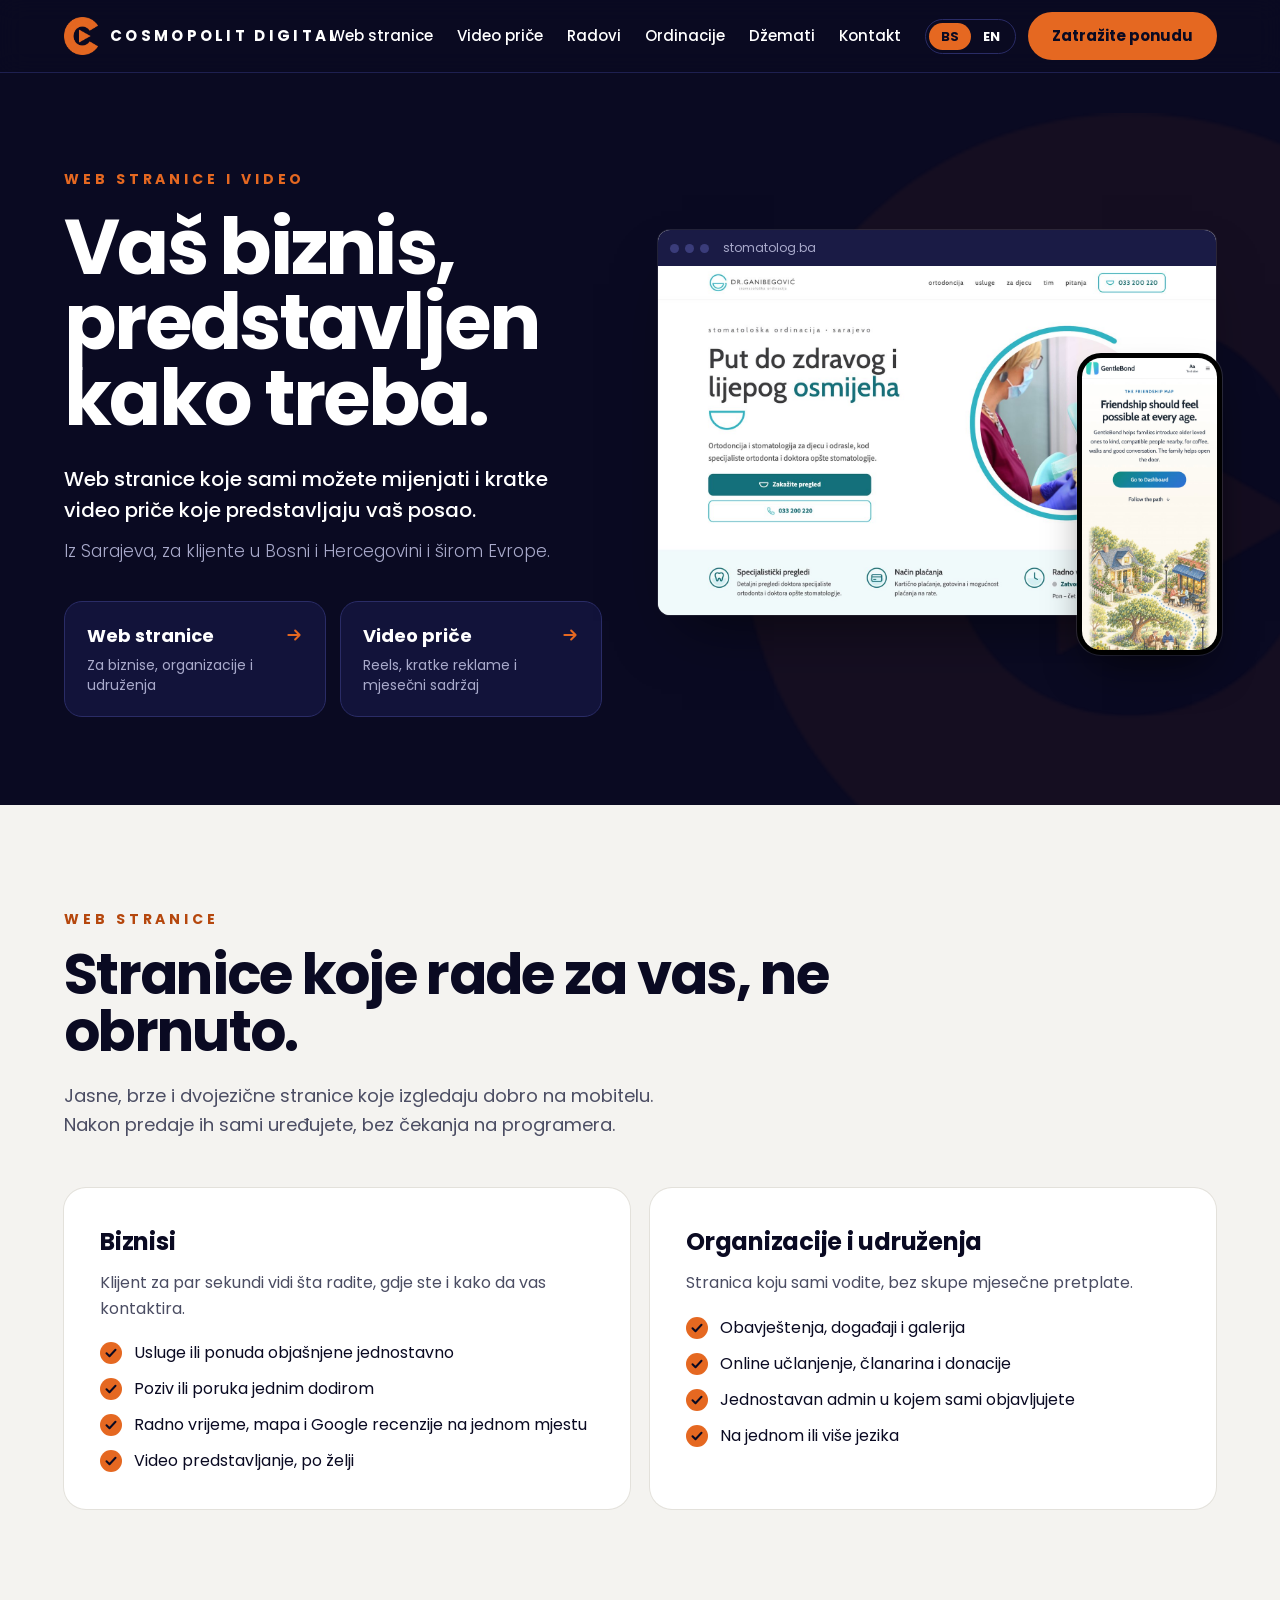
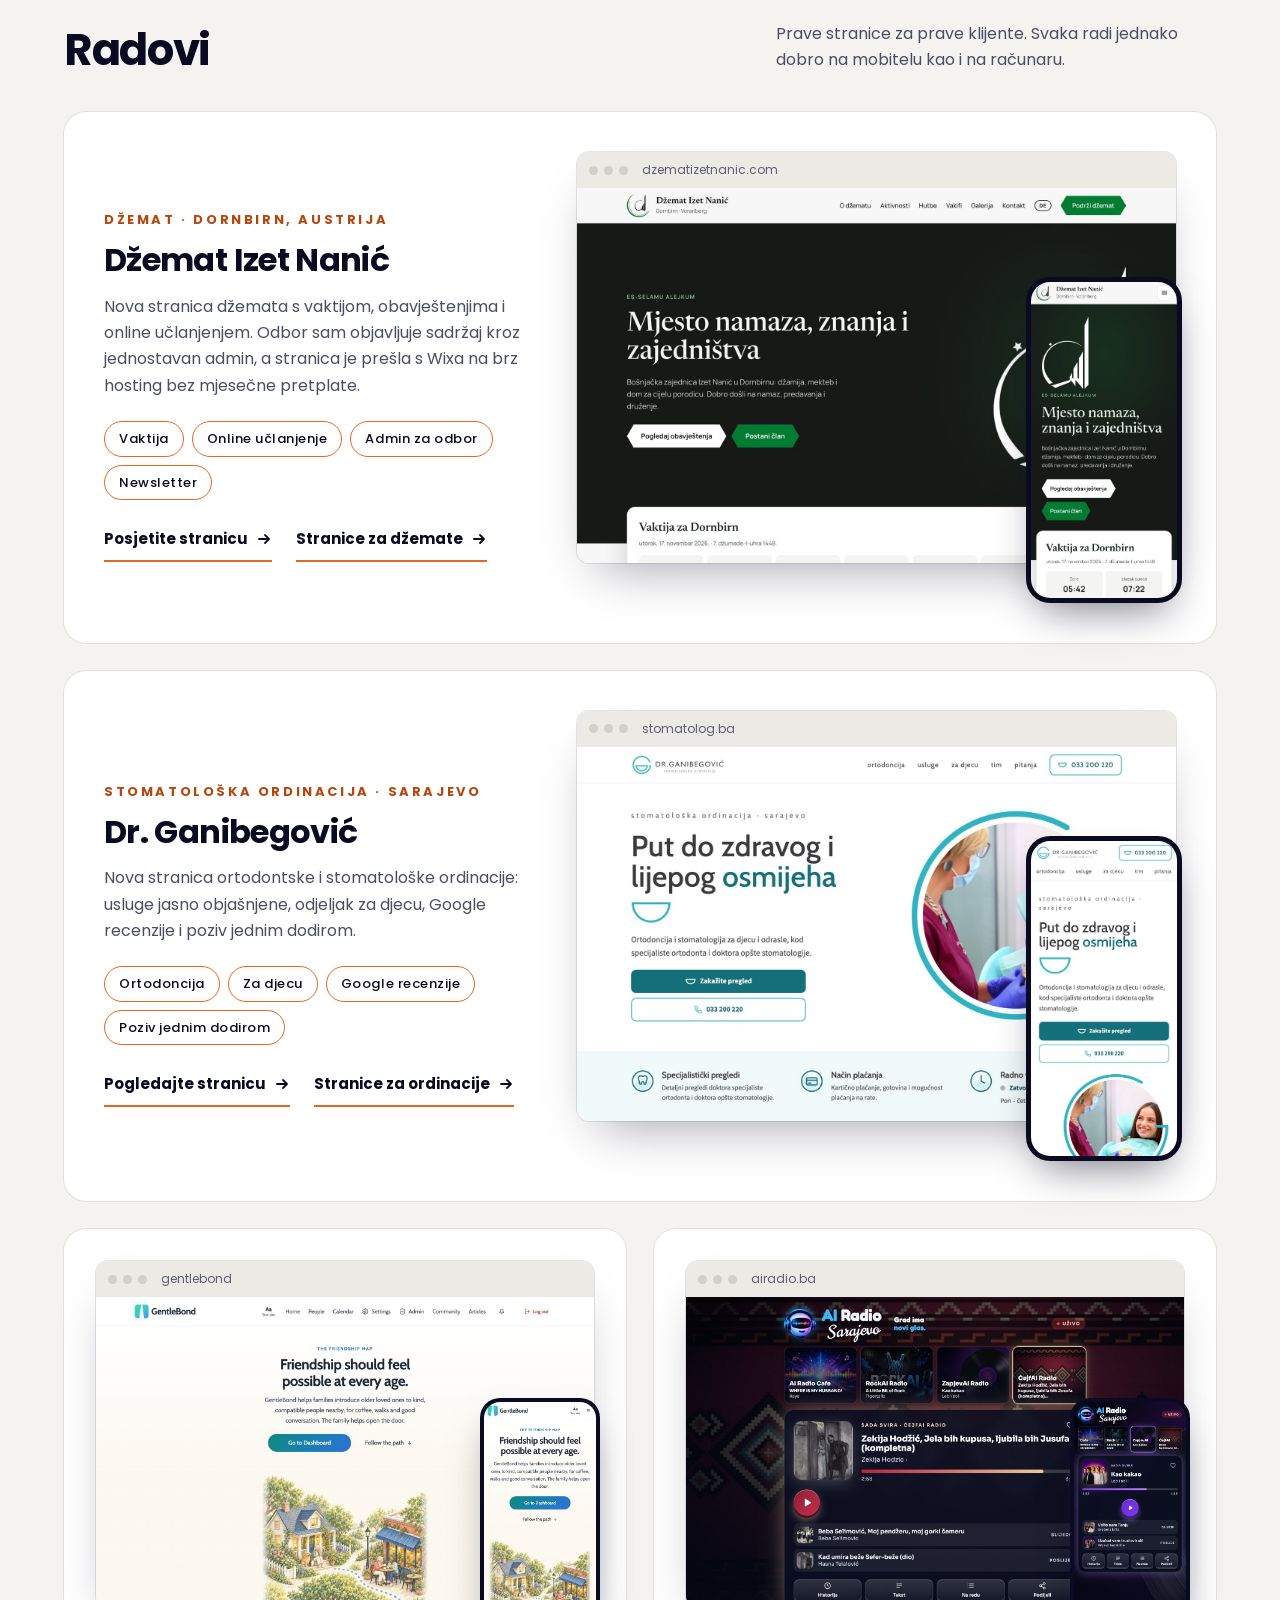
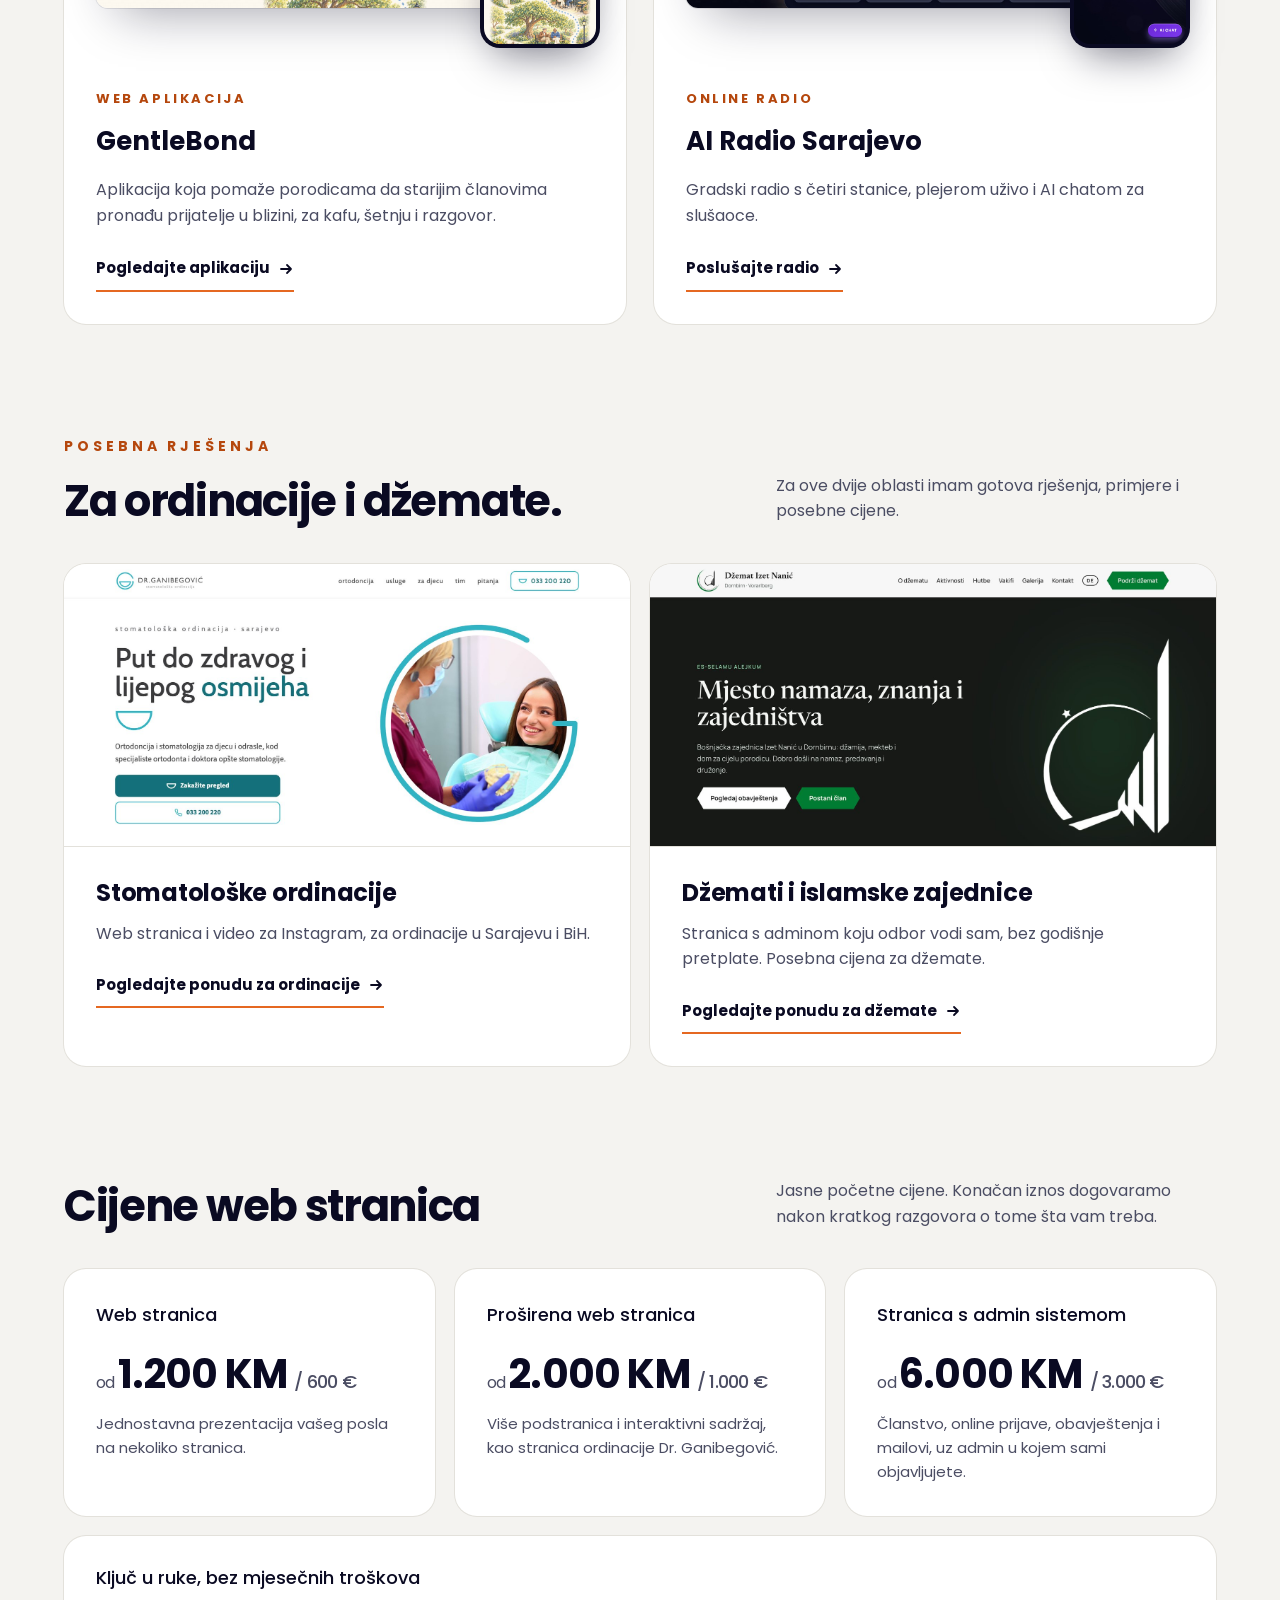
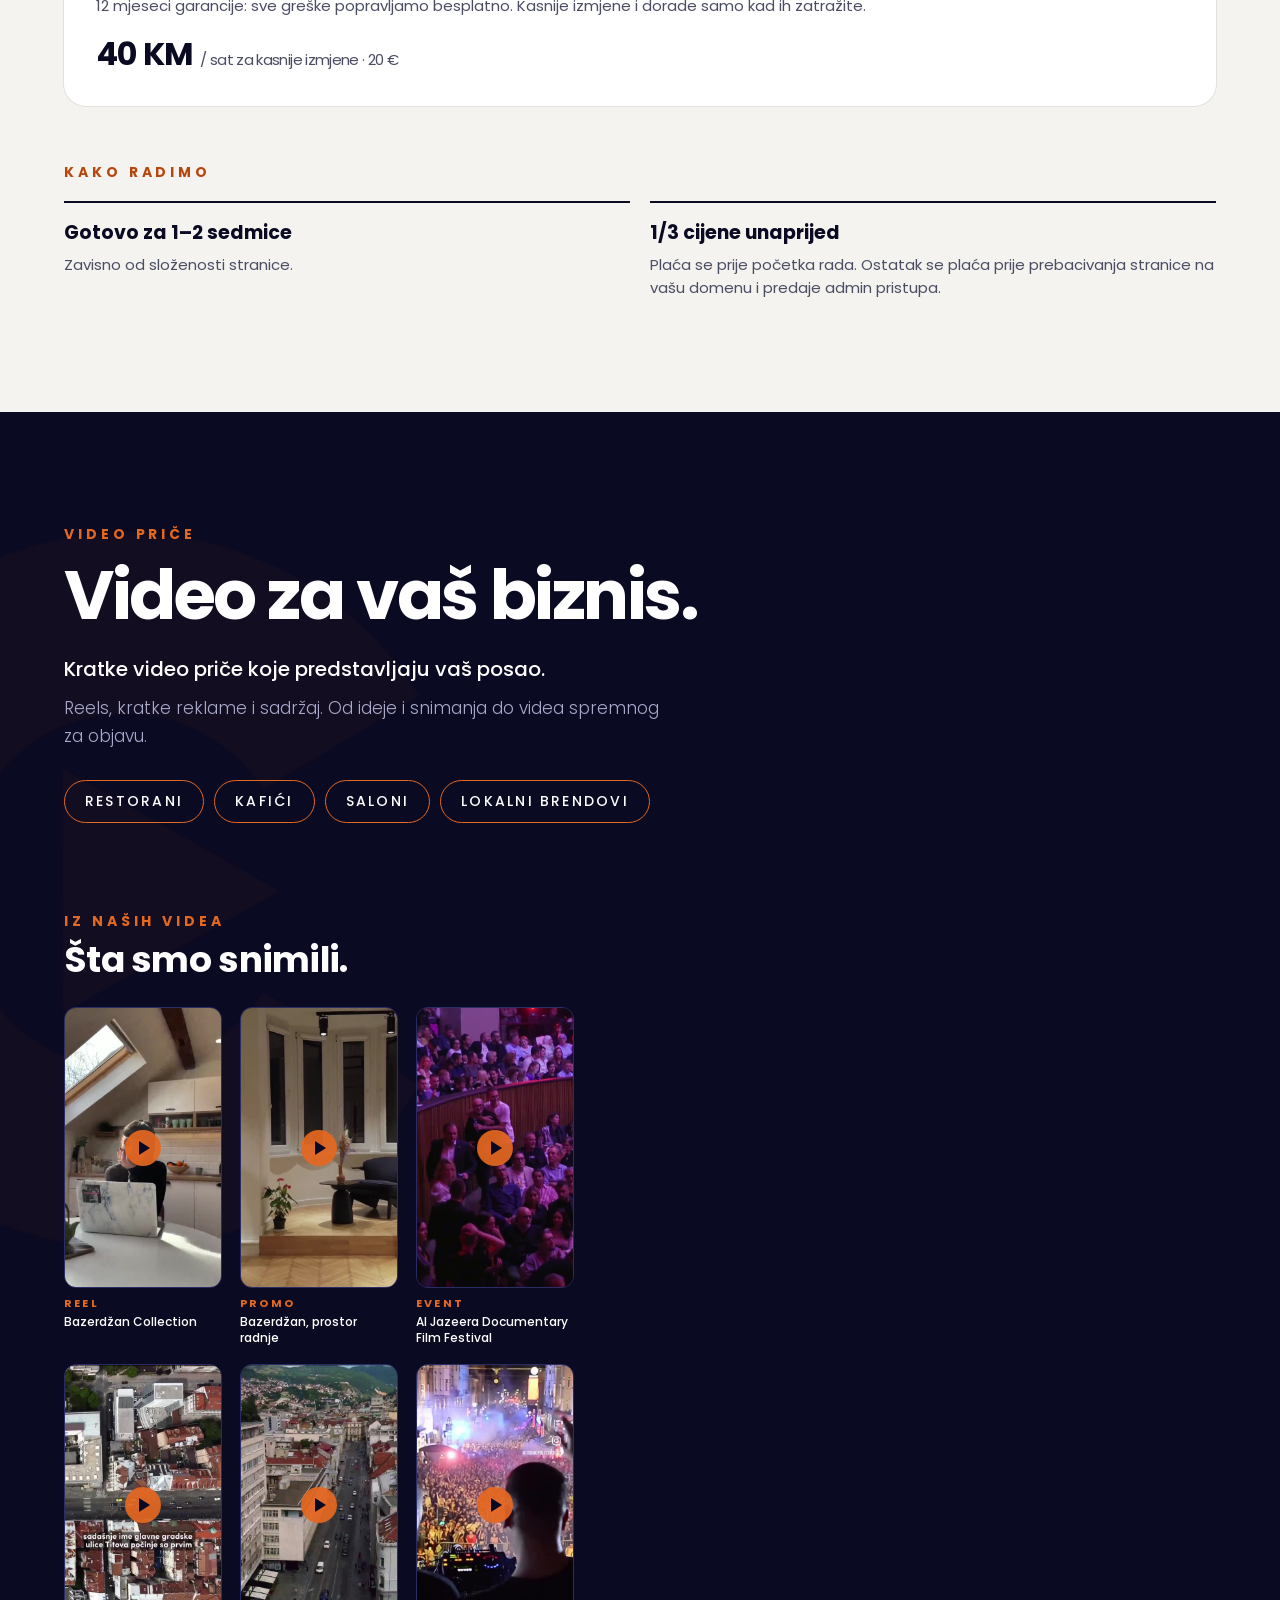
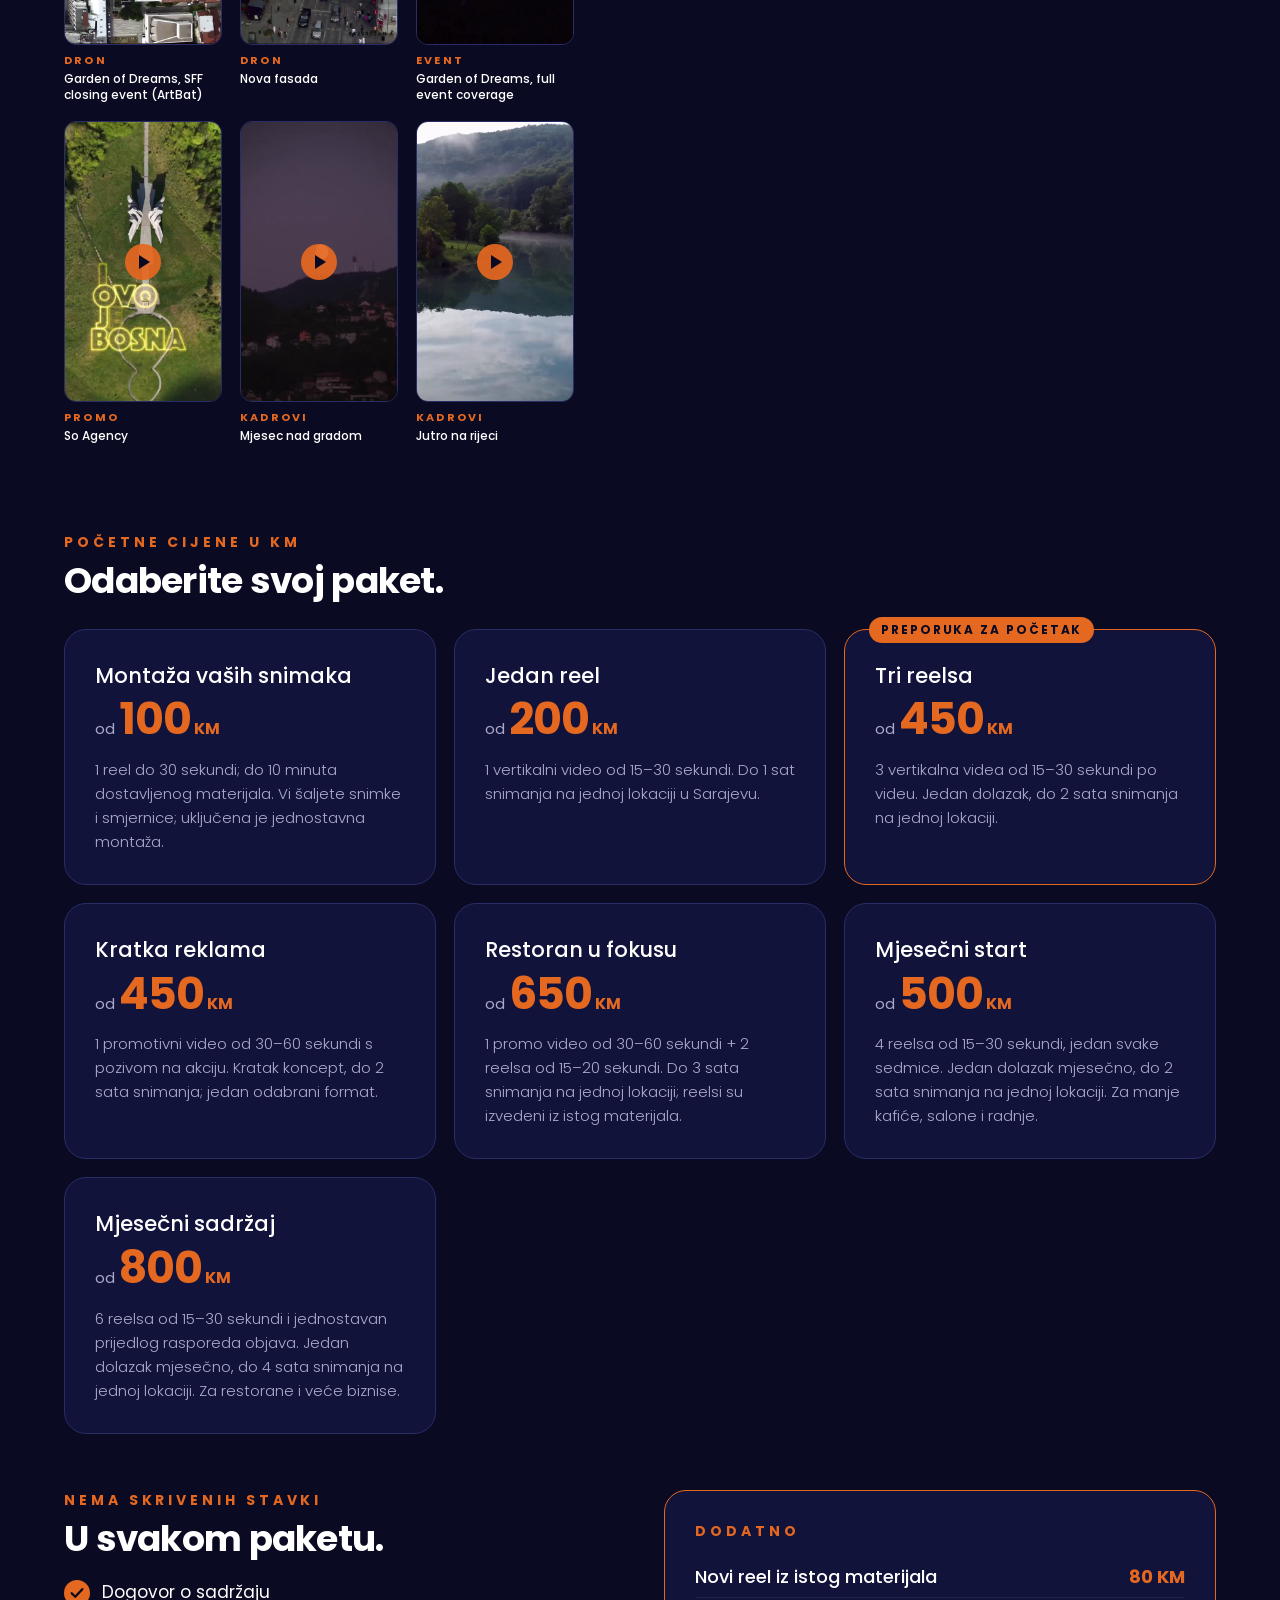
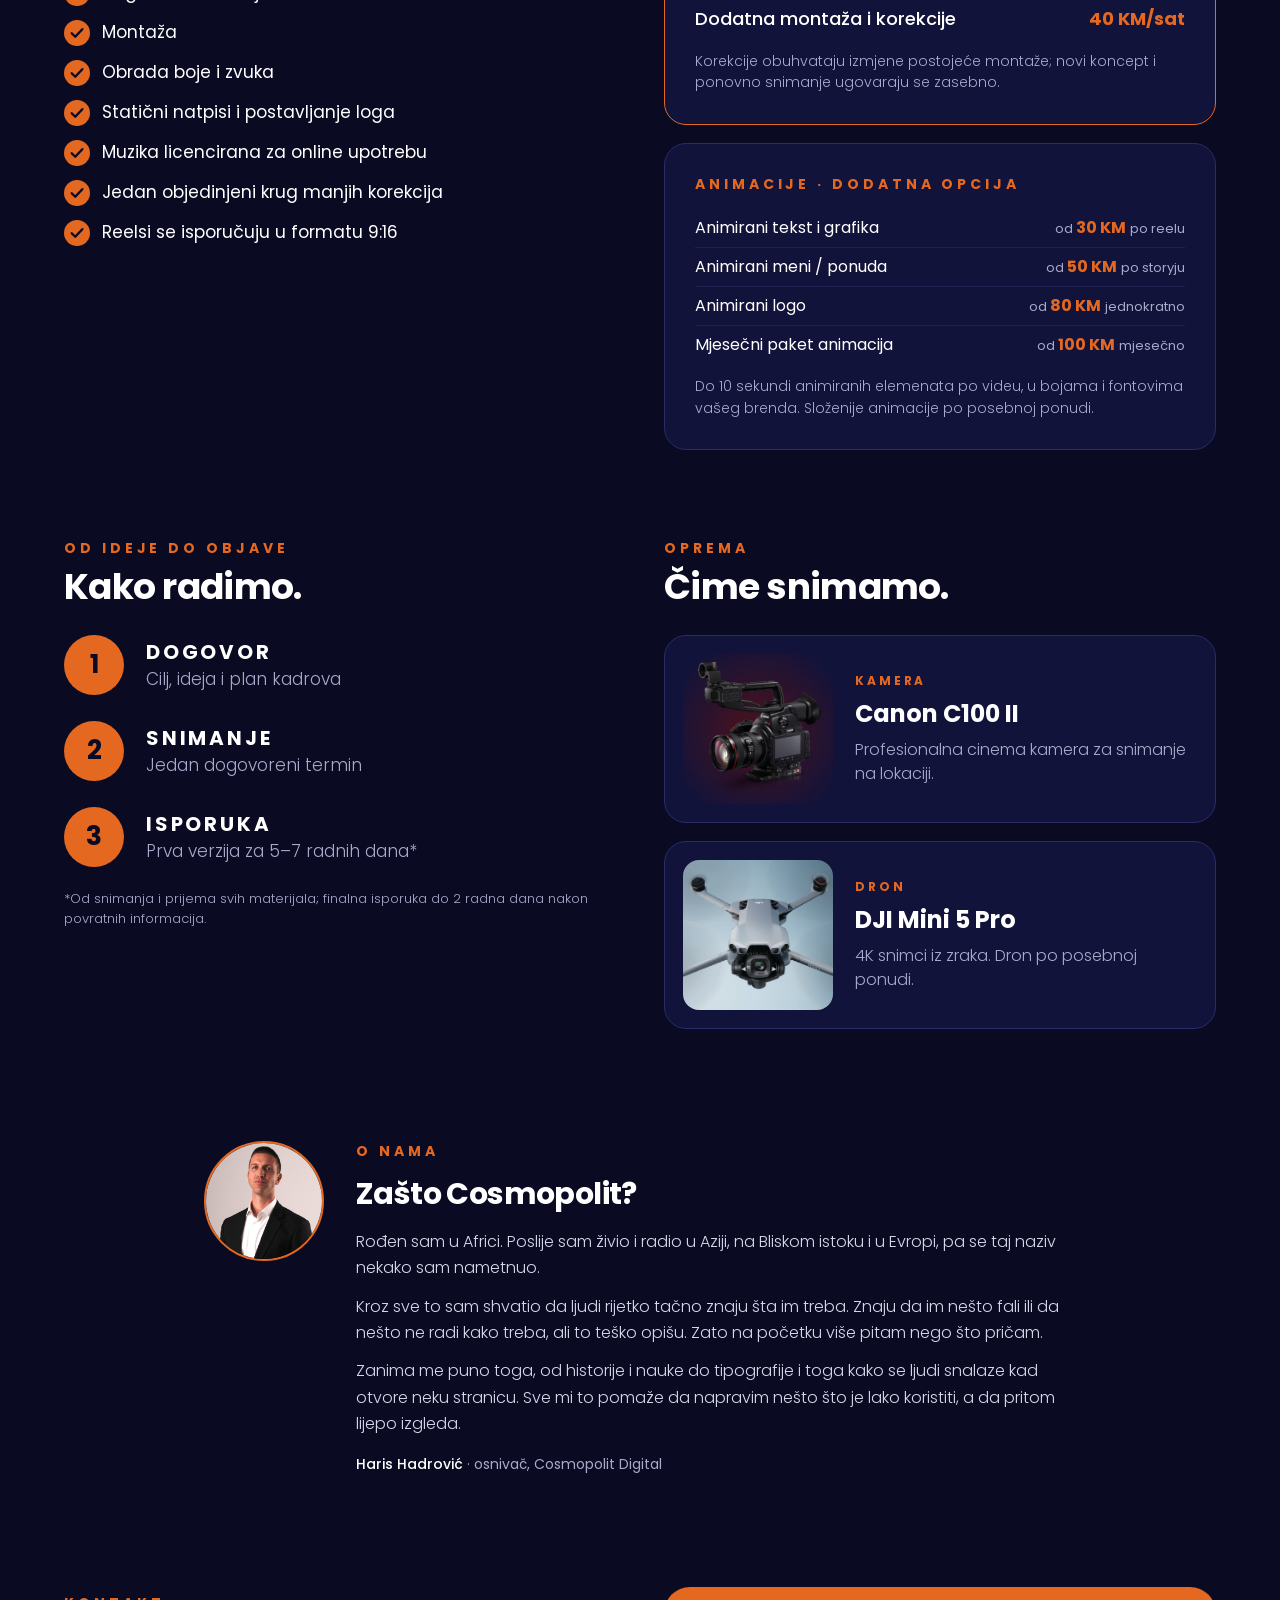
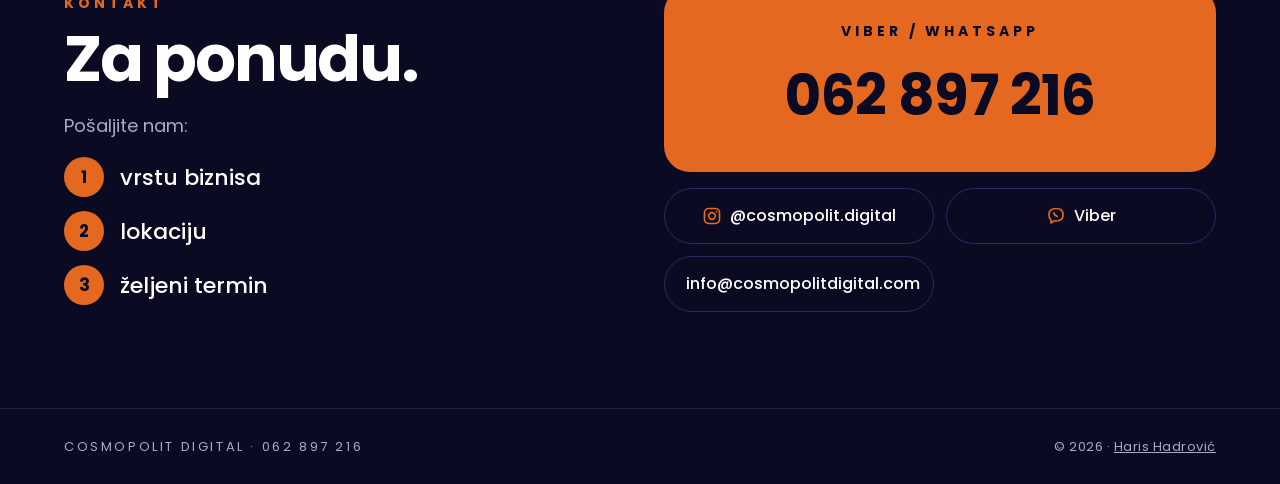
==== commit 29702641: "Videos: remove sunrise clip, three per row Co-Authored-By: Claude Opus 5.5 <noreply@anthropic.com> C" ====
--- a/public/index.html
+++ b/public/index.html
@@ -19,7 +19,7 @@
 <link rel="icon" type="image/png" sizes="32x32" href="favicon-32.png">
 <link rel="apple-touch-icon" href="apple-touch-icon.png">
 <link rel="preload" href="assets/fonts/poppins-bold.woff" as="font" type="font/woff" crossorigin>
-<link rel="stylesheet" href="assets/css/site.css?v=faf9a2c9">
+<link rel="stylesheet" href="assets/css/site.css?v=4fb79753">
 <script type="application/ld+json">
 {"@context":"https://schema.org","@type":"ProfessionalService","name":"Cosmopolit Digital","url":"https://cosmopolitdigital.com/","logo":"https://cosmopolitdigital.com/assets/img/icon-512.png","image":"https://cosmopolitdigital.com/assets/img/og.jpg","description":"Cosmopolit Digital: web stranice koje sami ure\u0111ujete i kratki video za va\u0161 biznis (reels, reklame, mjese\u010dni sadr\u017eaj). Sarajevo, za klijente u BiH i Evropi.","telephone":"+38762897216","email":"info@cosmopolitdigital.com","address":{"@type":"PostalAddress","addressLocality":"Sarajevo","addressCountry":"BA"},"areaServed":["BA","AT","DE","CH"],"founder":{"@type":"Person","name":"Haris Hadrović","sameAs":"https://www.linkedin.com/in/harishadrovic"},"sameAs":["https://www.instagram.com/cosmopolit.digital/"],"knowsLanguage":["bs","en","de"]}
 </script>
@@ -275,10 +275,6 @@
       <button type="button" class="reel" data-src="assets/video/clip-1.mp4" aria-label="Mjesec nad gradom">
         <span class="reel-thumb"><img src="assets/video/clip-1.jpg" alt="" width="480" height="854" loading="lazy"><i aria-hidden="true"></i></span>
         <span class="reel-cap"><b>KADROVI</b>Mjesec nad gradom</span>
-      </button>
-      <button type="button" class="reel" data-src="assets/video/clip-2.mp4" aria-label="Izlazak sunca">
-        <span class="reel-thumb"><img src="assets/video/clip-2.jpg" alt="" width="480" height="854" loading="lazy"><i aria-hidden="true"></i></span>
-        <span class="reel-cap"><b>KADROVI</b>Izlazak sunca</span>
       </button>
       <button type="button" class="reel" data-src="assets/video/clip-3.mp4" aria-label="Jutro na rijeci">
         <span class="reel-thumb"><img src="assets/video/clip-3.jpg" alt="" width="480" height="854" loading="lazy"><i aria-hidden="true"></i></span>
--- a/public/assets/css/site.css
+++ b/public/assets/css/site.css
@@ -351,8 +351,8 @@
 .more-grid .more-link{margin-top:auto;padding-top:6px;display:inline-flex;align-items:center;gap:6px;font-size:14px;font-weight:700;color:var(--ink);text-decoration:none;align-self:flex-start;border-bottom:2px solid var(--orange)}
 .more-grid .more-link:hover{color:var(--orange-text)}
 /* reels on homepage: small thumbnails, open in a player */
-.reels{display:flex;flex-wrap:wrap;gap:14px;align-items:flex-start;max-width:606px}
-.reel{display:flex;flex-direction:column;justify-content:flex-start;align-self:flex-start;width:110px;padding:0;border:0;background:none;color:#fff;text-align:left;cursor:pointer;font:inherit}
+.reels{display:flex;flex-wrap:wrap;gap:18px;align-items:flex-start;max-width:510px}
+.reel{display:flex;flex-direction:column;justify-content:flex-start;align-self:flex-start;width:158px;padding:0;border:0;background:none;color:#fff;text-align:left;cursor:pointer;font:inherit}
 .reel-thumb{position:relative;display:block;border-radius:12px;overflow:hidden;border:1px solid var(--line);aspect-ratio:9/16;background:#11133F}
 .reel-thumb img{width:100%;height:100%;object-fit:cover;transition:transform .3s}
 .reel:hover .reel-thumb img{transform:scale(1.04)}
@@ -360,7 +360,7 @@
 .reel-thumb i::after{content:"";position:absolute;left:14px;top:11px;border-left:11px solid #090A22;border-top:7px solid transparent;border-bottom:7px solid transparent}
 .reel-cap{display:block;margin-top:8px;font-size:12px;font-weight:500;line-height:1.35}
 .reel-cap b{display:block;color:var(--orange);font-size:11px;font-weight:700;letter-spacing:.2em;margin-bottom:3px}
-@media (max-width:640px){.reels{gap:8px}.reel{width:calc((100% - 32px)/5)}.reel-thumb{border-radius:10px}.reel-thumb i{transform:scale(.7)}.reel-cap{display:none}}
+@media (max-width:640px){.reels{gap:12px;max-width:none}.reel{width:calc((100% - 24px)/3)}}
 .reel-modal{position:fixed;inset:0;z-index:100;background:rgba(5,6,20,.92);display:flex;align-items:center;justify-content:center;padding:24px}
 .reel-modal[hidden]{display:none}
 .reel-modal video{max-height:88vh;max-width:100%;aspect-ratio:9/16;border-radius:16px;background:#000}
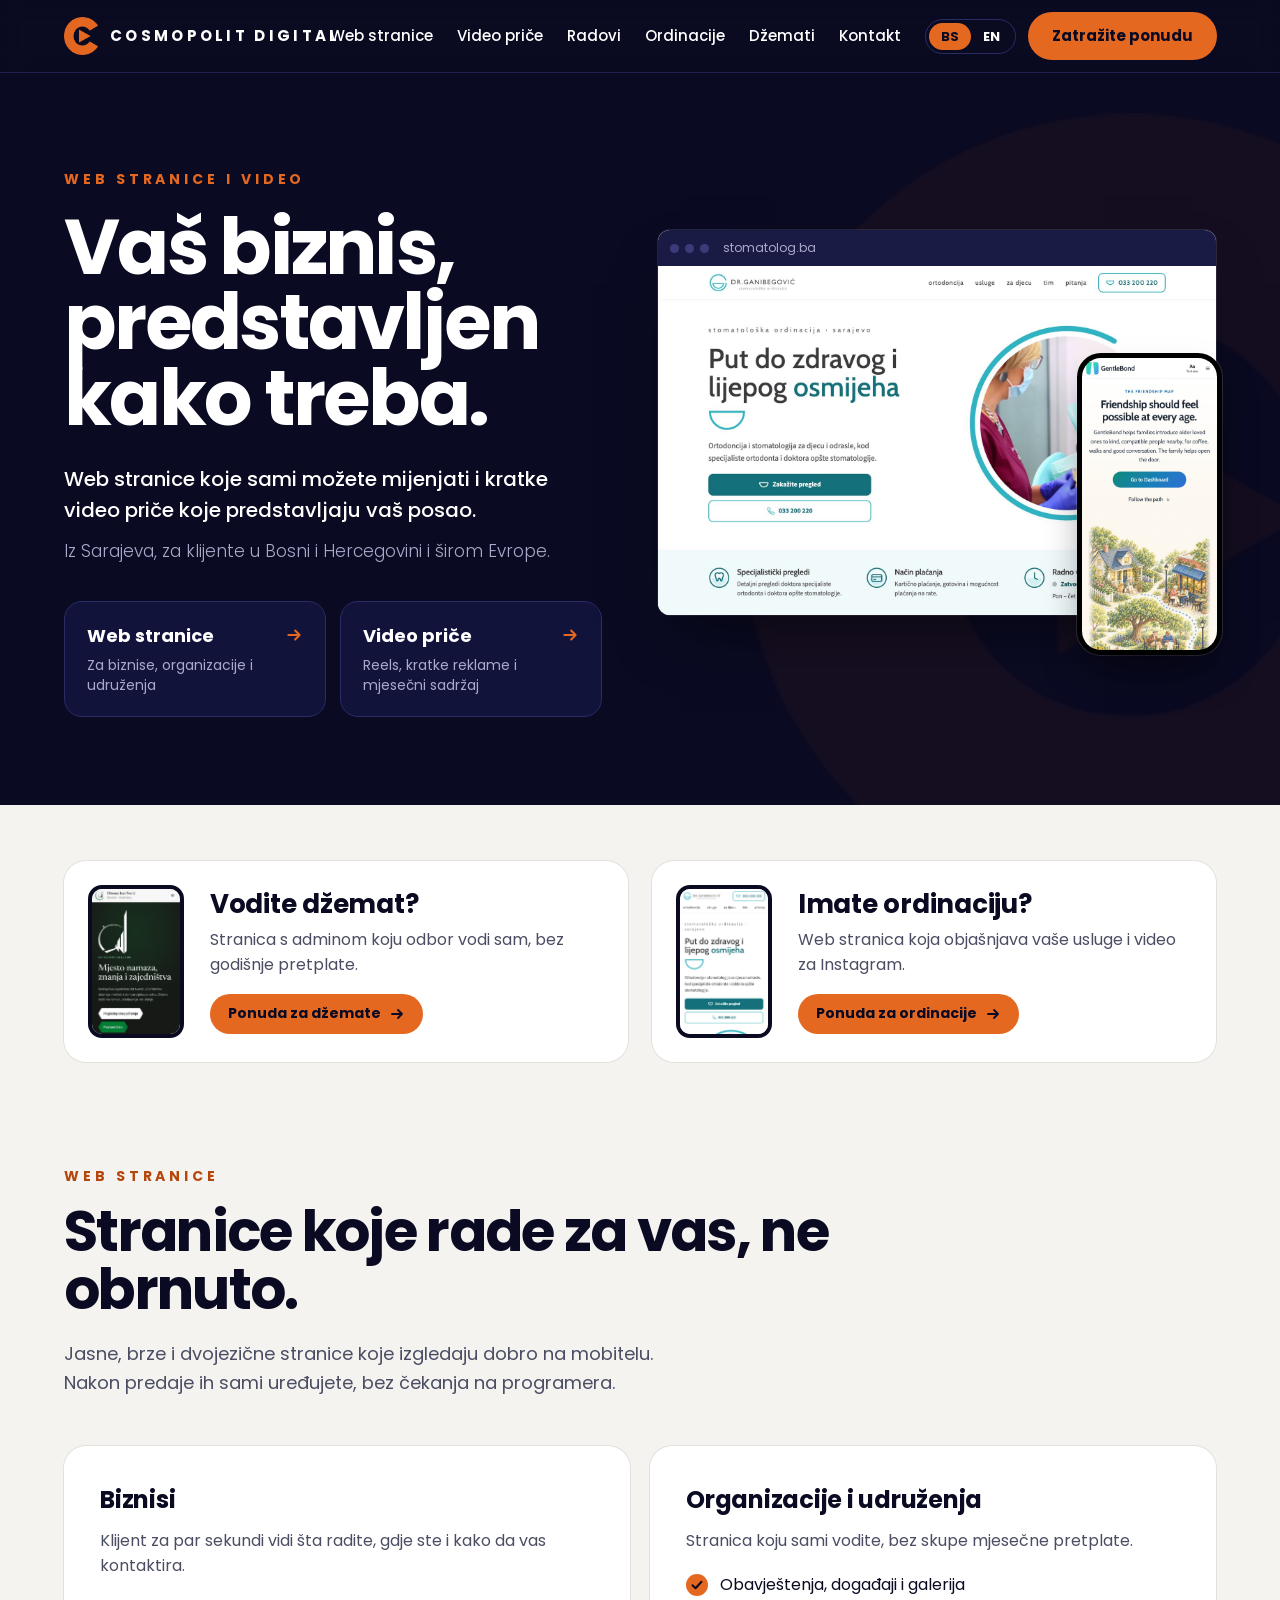
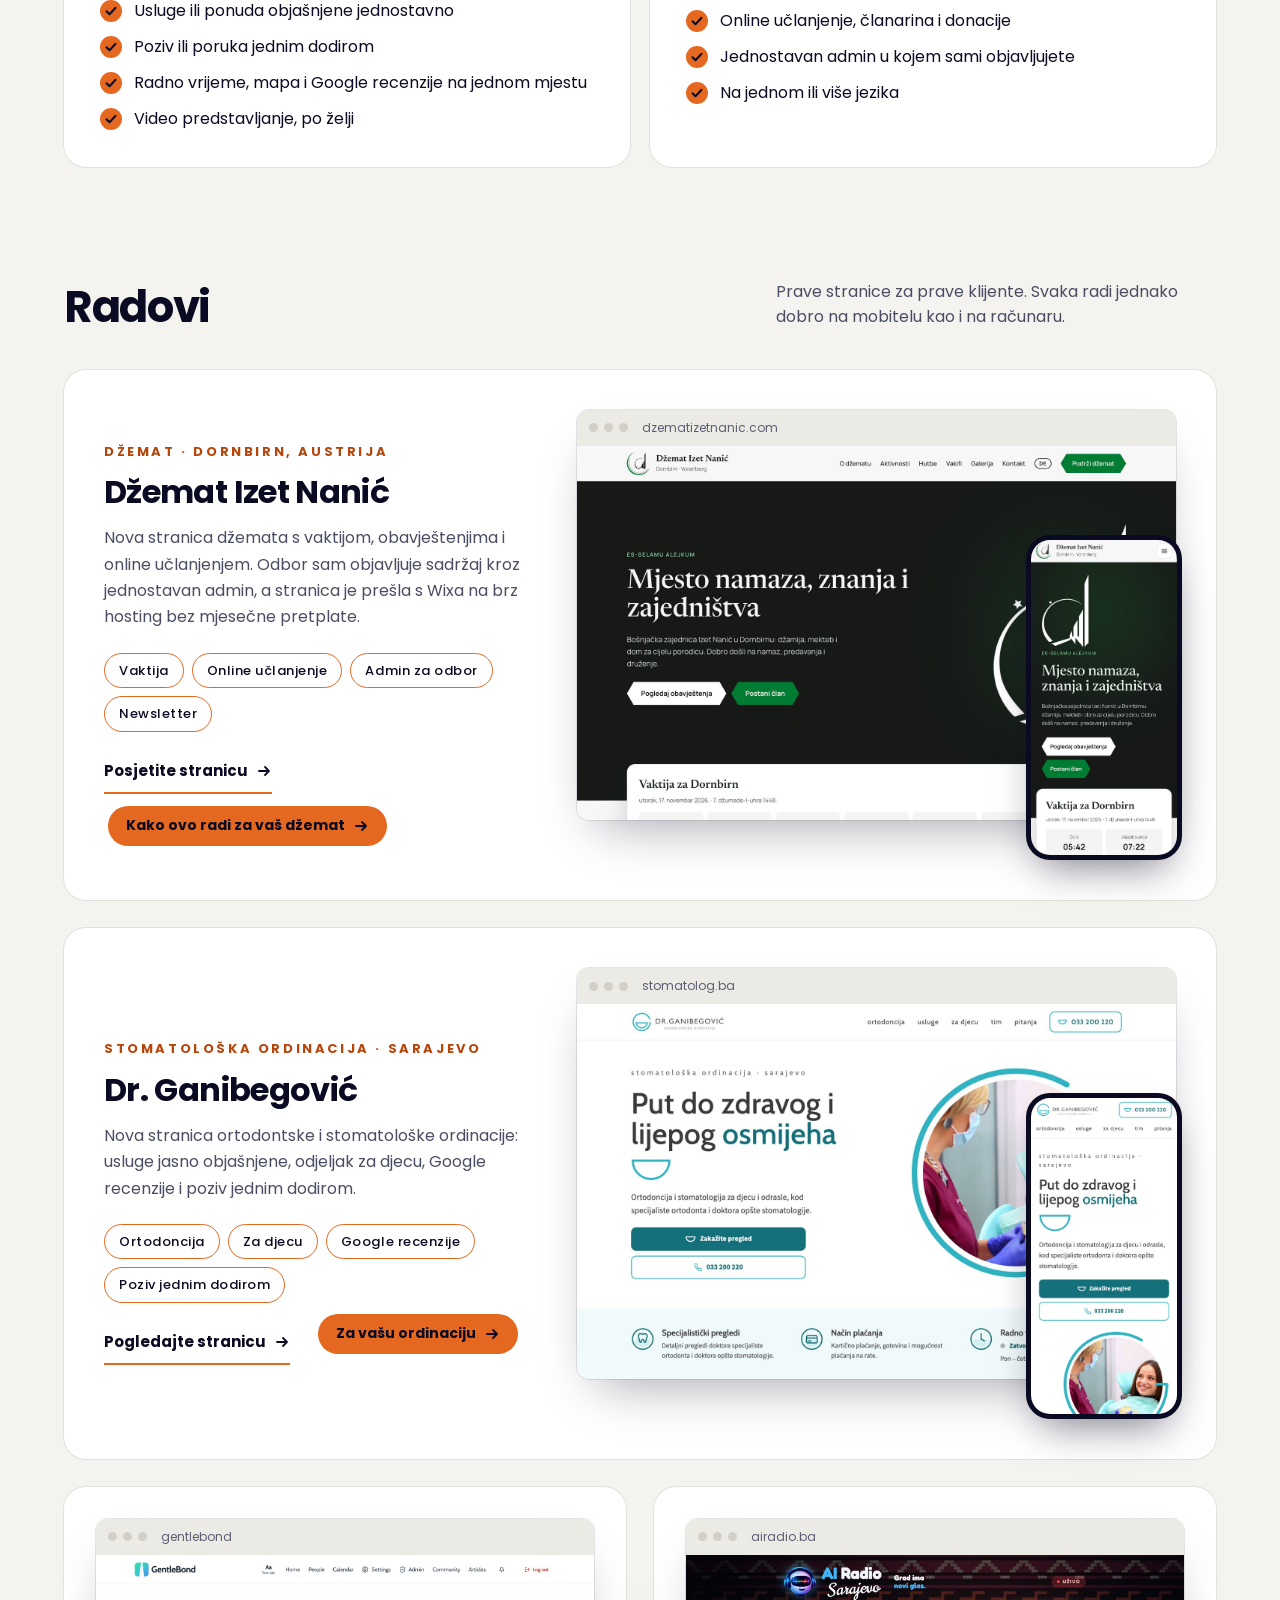
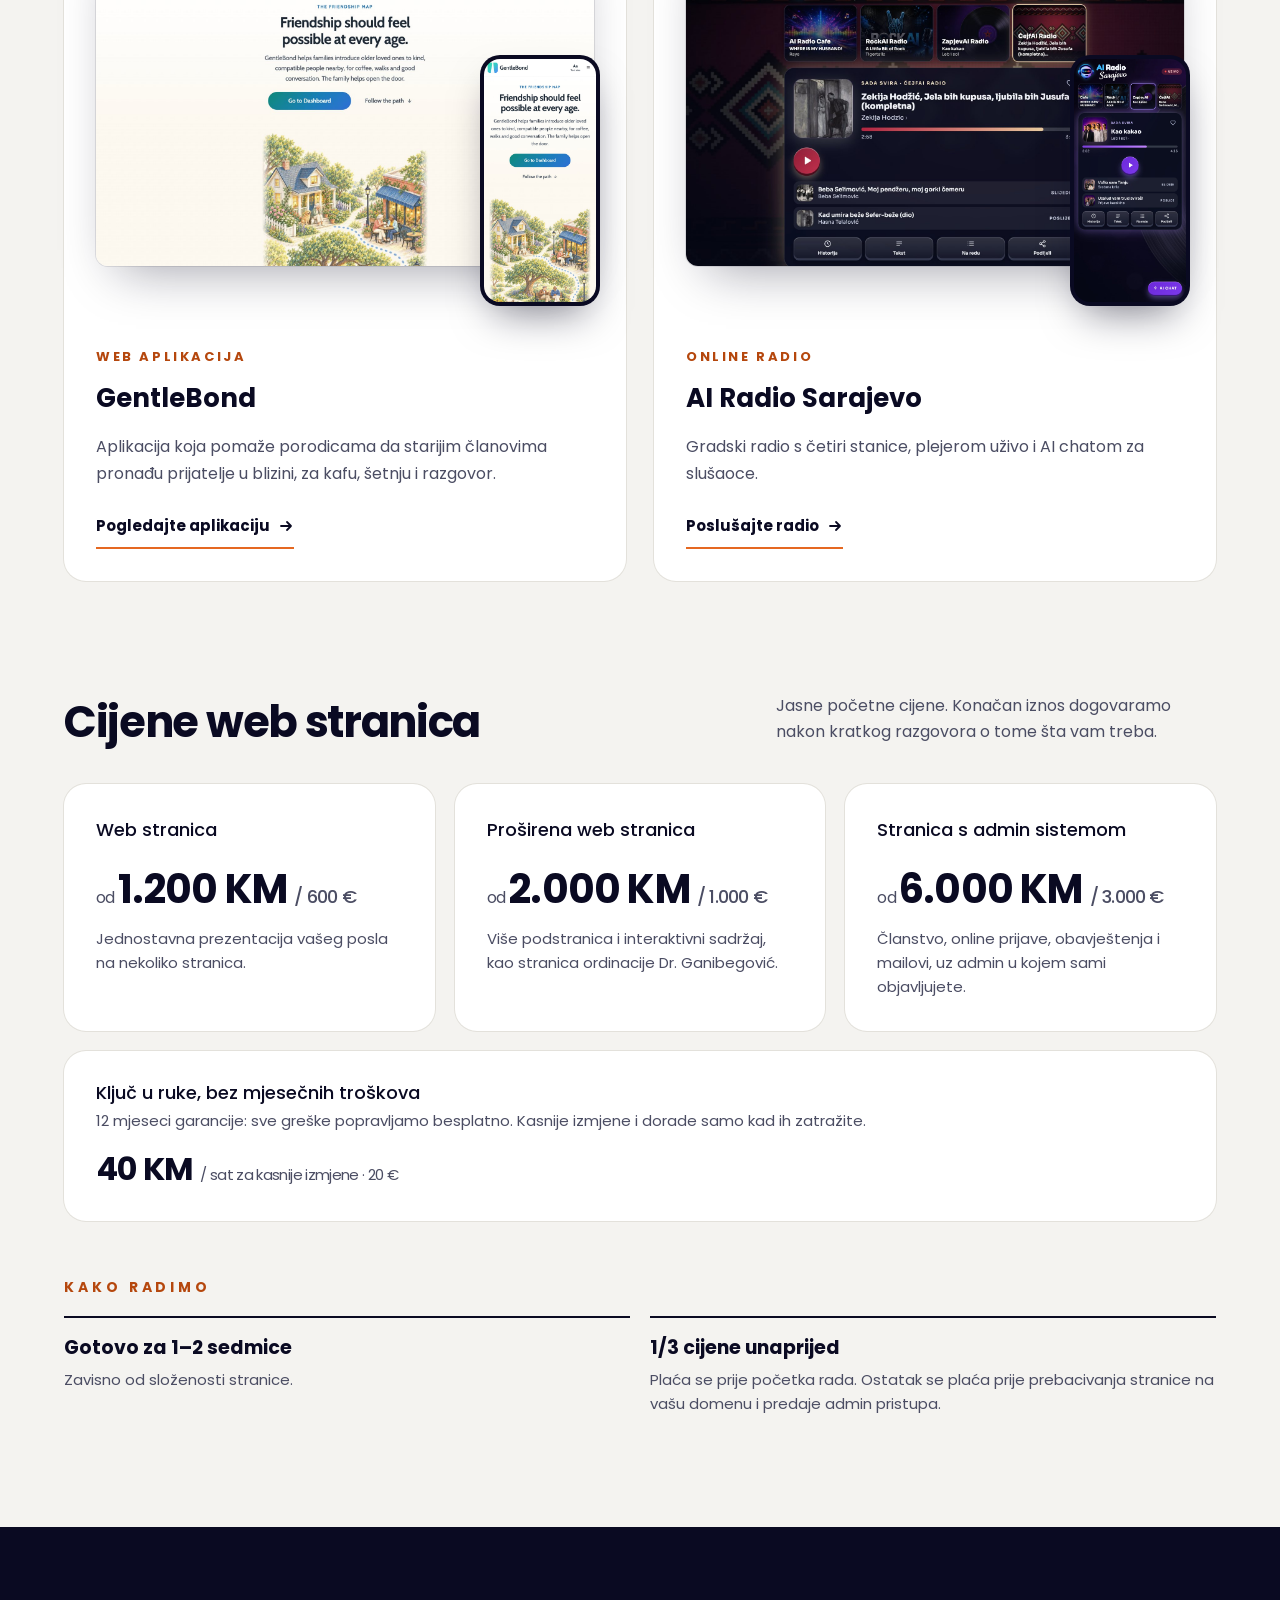
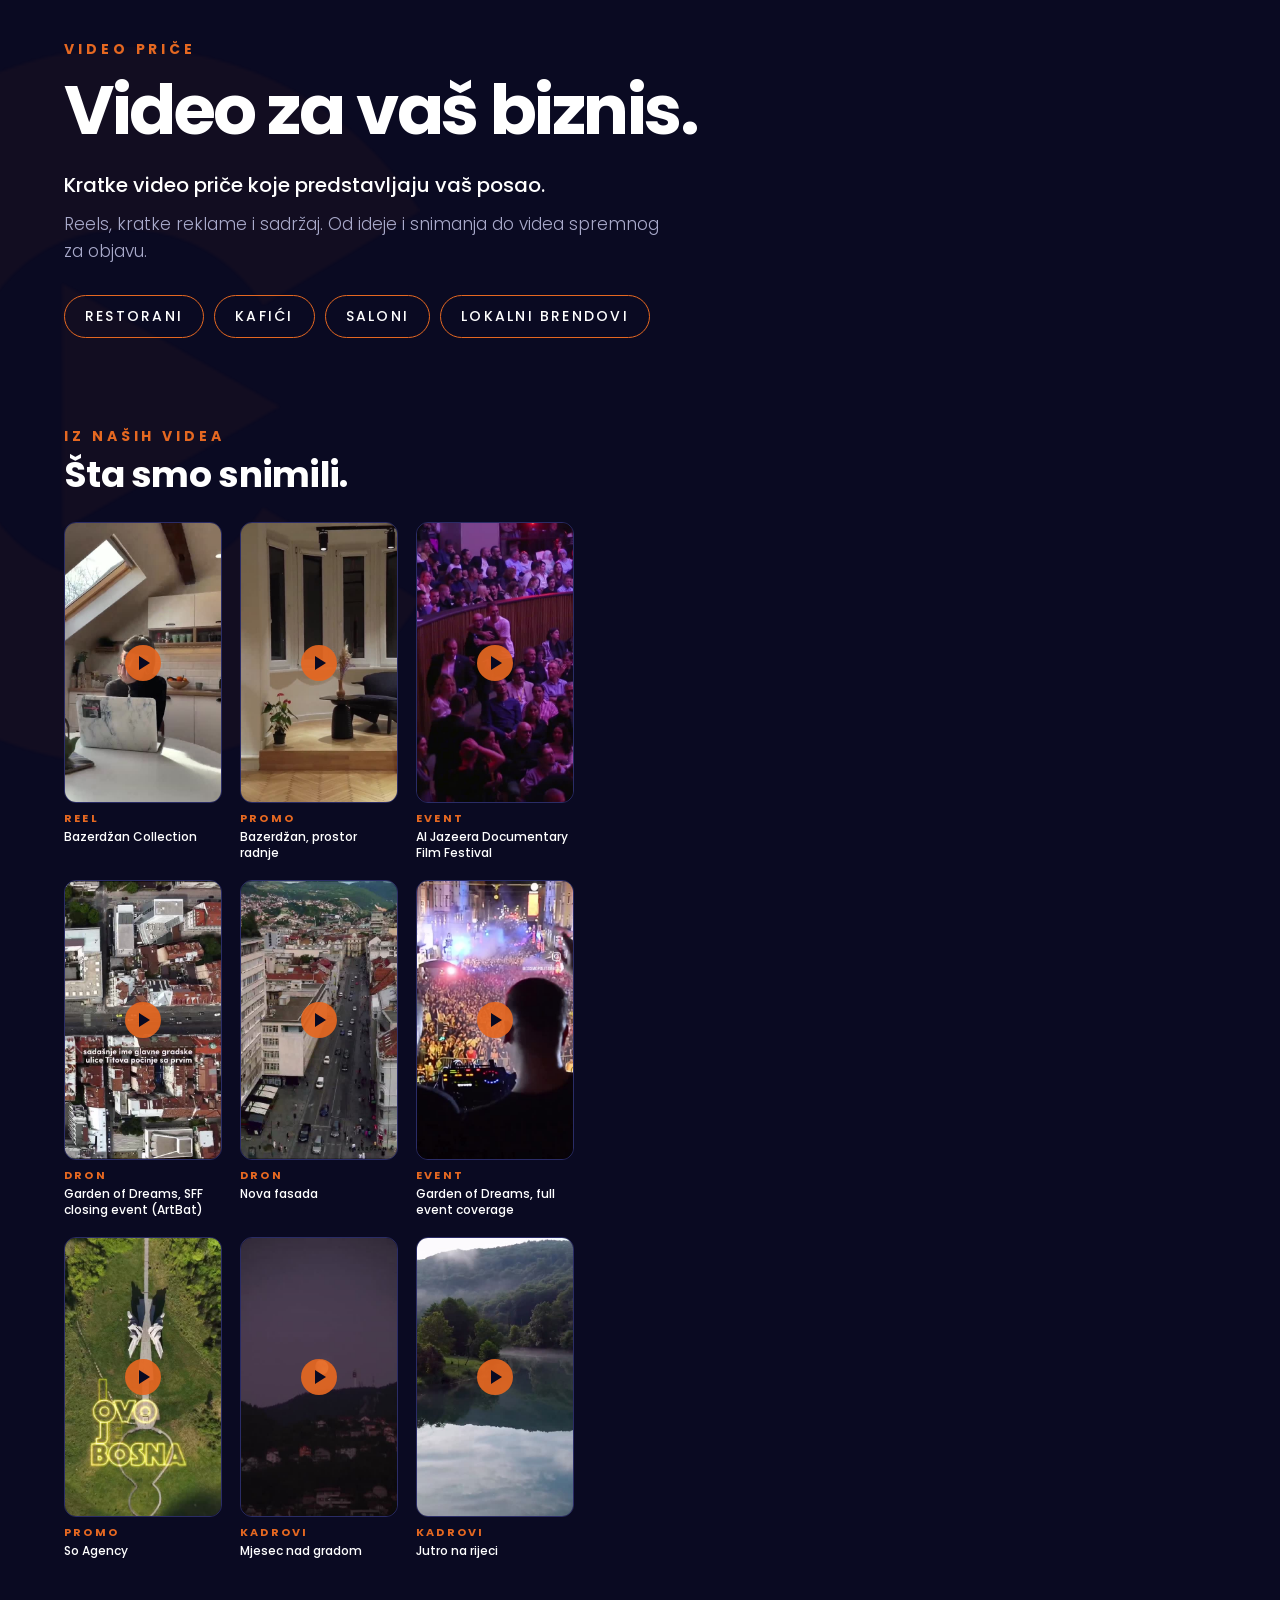
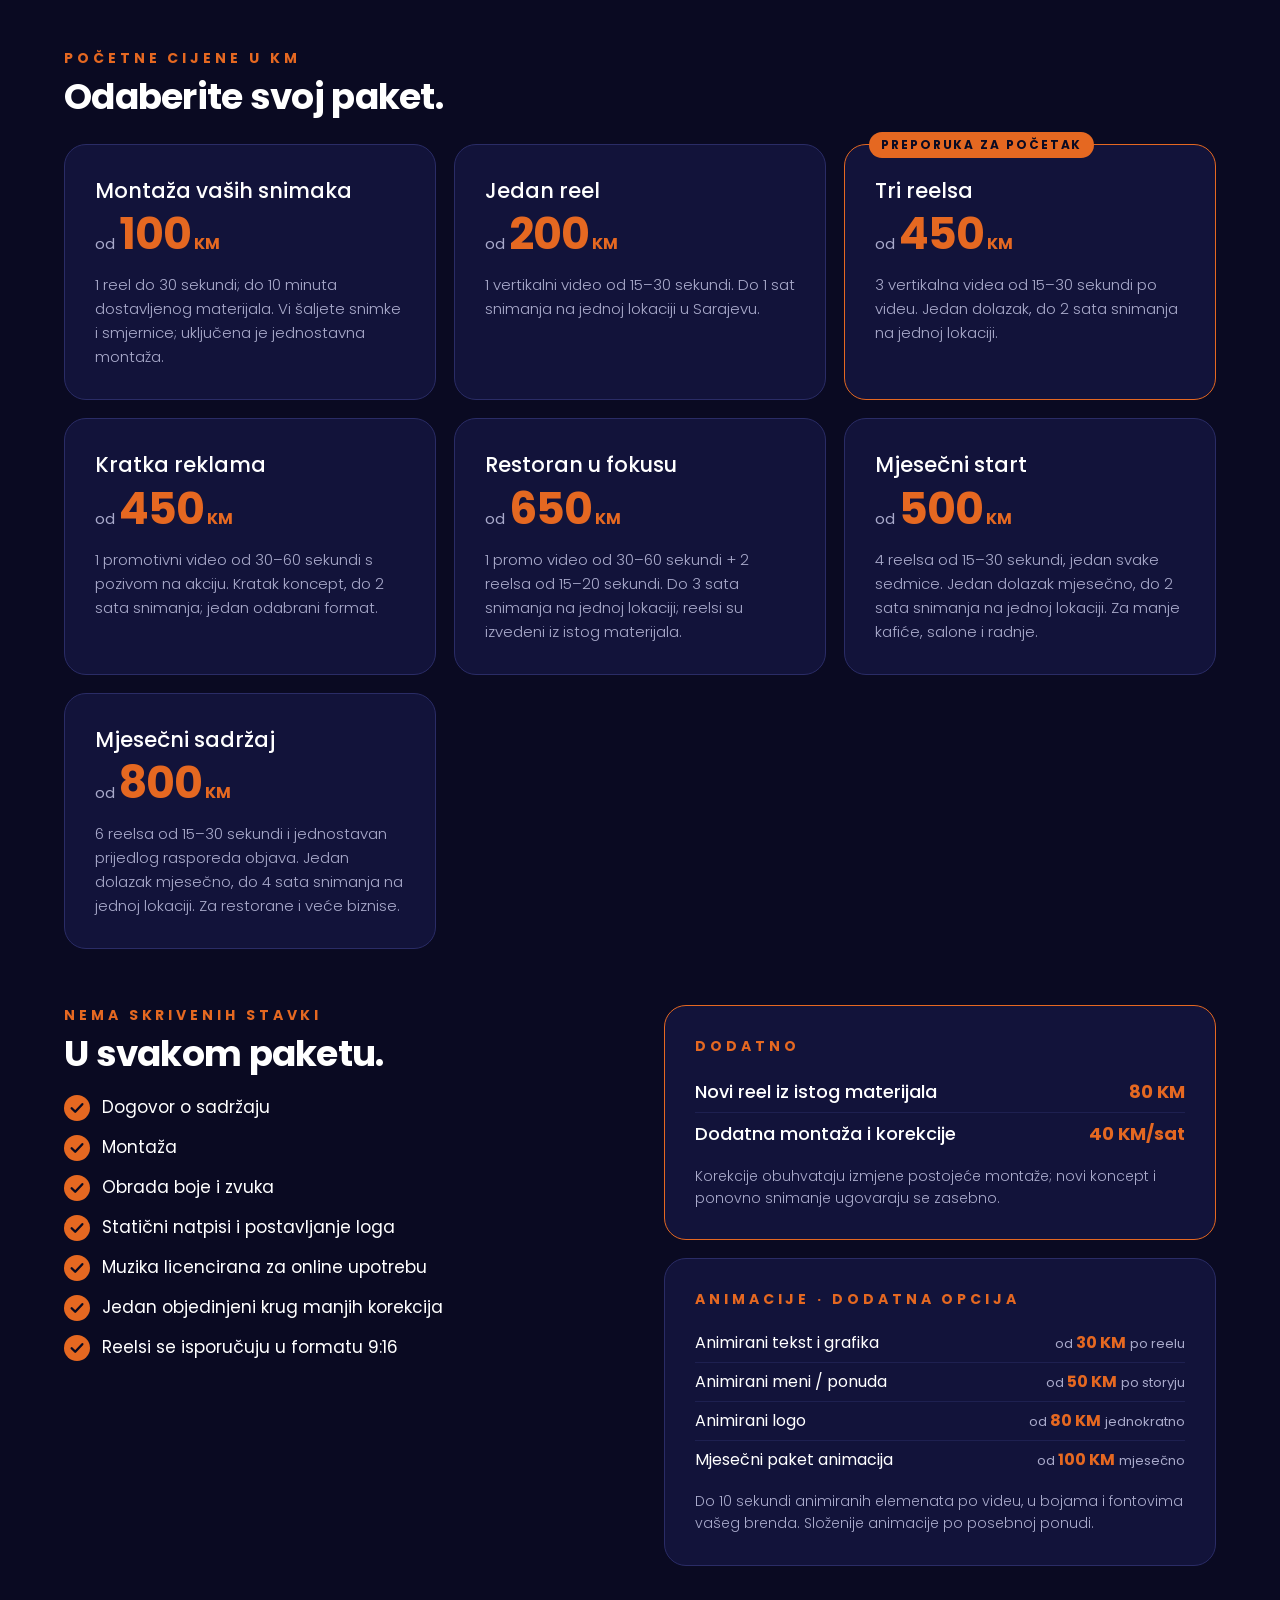
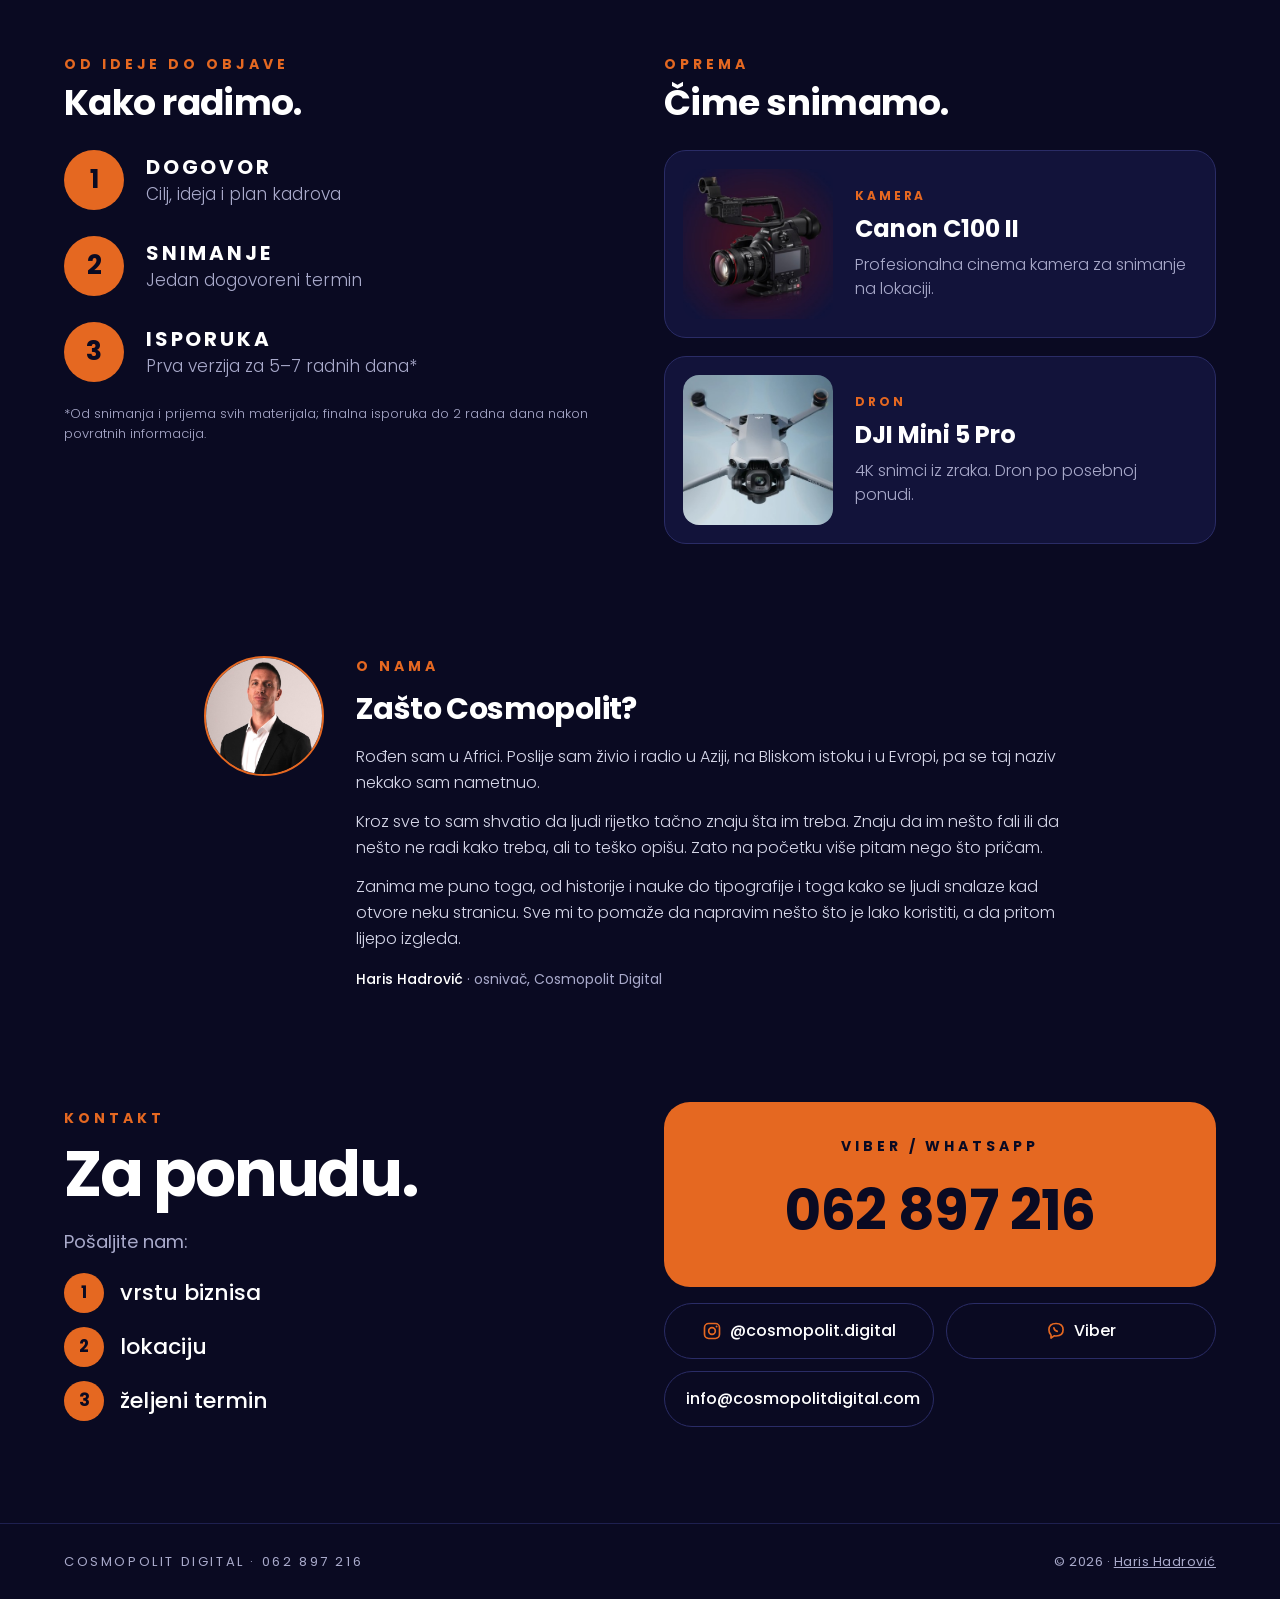
==== commit 3e752ae5: "Homepage: niche cards under the hero, orange buttons on projects; džemati: admin/site phones under t" ====
--- a/public/index.html
+++ b/public/index.html
@@ -19,7 +19,7 @@
 <link rel="icon" type="image/png" sizes="32x32" href="favicon-32.png">
 <link rel="apple-touch-icon" href="apple-touch-icon.png">
 <link rel="preload" href="assets/fonts/poppins-bold.woff" as="font" type="font/woff" crossorigin>
-<link rel="stylesheet" href="assets/css/site.css?v=4fb79753">
+<link rel="stylesheet" href="assets/css/site.css?v=0b5206f4">
 <script type="application/ld+json">
 {"@context":"https://schema.org","@type":"ProfessionalService","name":"Cosmopolit Digital","url":"https://cosmopolitdigital.com/","logo":"https://cosmopolitdigital.com/assets/img/icon-512.png","image":"https://cosmopolitdigital.com/assets/img/og.jpg","description":"Cosmopolit Digital: web stranice koje sami ure\u0111ujete i kratki video za va\u0161 biznis (reels, reklame, mjese\u010dni sadr\u017eaj). Sarajevo, za klijente u BiH i Evropi.","telephone":"+38762897216","email":"info@cosmopolitdigital.com","address":{"@type":"PostalAddress","addressLocality":"Sarajevo","addressCountry":"BA"},"areaServed":["BA","AT","DE","CH"],"founder":{"@type":"Person","name":"Haris Hadrović","sameAs":"https://www.linkedin.com/in/harishadrovic"},"sameAs":["https://www.instagram.com/cosmopolit.digital/"],"knowsLanguage":["bs","en","de"]}
 </script>
@@ -84,6 +84,26 @@
 
 <!-- WEB -->
 <div class="light">
+<!-- NICHE PAGES, right under the hero -->
+<section id="rjesenja" class="wrap solutions-top">
+  <a class="card-light sol-card" href="/dzemati/">
+    <img src="assets/img/dzemat-mobile.jpg" alt="" width="375" height="812">
+    <div>
+      <h2>Vodite džemat?</h2>
+      <p class="muted">Stranica s adminom koju odbor vodi sam, bez godišnje pretplate.</p>
+      <span class="btn btn-orange btn-sm">Ponuda za džemate <svg width="16" height="16" viewBox="0 0 16 16" fill="none" aria-hidden="true"><path d="M3 8h10M9 4l4 4-4 4" stroke="currentColor" stroke-width="1.8" stroke-linecap="round" stroke-linejoin="round"/></svg></span>
+    </div>
+  </a>
+  <a class="card-light sol-card" href="/ordinacije/">
+    <img src="assets/img/stomatolog-mobile.jpg" alt="" width="375" height="812">
+    <div>
+      <h2>Imate ordinaciju?</h2>
+      <p class="muted">Web stranica koja objašnjava vaše usluge i video za Instagram.</p>
+      <span class="btn btn-orange btn-sm">Ponuda za ordinacije <svg width="16" height="16" viewBox="0 0 16 16" fill="none" aria-hidden="true"><path d="M3 8h10M9 4l4 4-4 4" stroke="currentColor" stroke-width="1.8" stroke-linecap="round" stroke-linejoin="round"/></svg></span>
+    </div>
+  </a>
+</section>
+
 <section id="web" class="wrap section">
   <p class="eyebrow" style="margin-bottom:16px">WEB STRANICE</p>
   <h2 class="h-lg" style="max-width:820px">Stranice koje rade za vas, ne obrnuto.</h2>
@@ -116,7 +136,7 @@
         <ul class="pills"><li>Vaktija</li><li>Online učlanjenje</li><li>Admin za odbor</li><li>Newsletter</li></ul>
         <div class="link-row">
           <a class="link-arrow" href="https://dzematizetnanic.com" target="_blank" rel="noopener">Posjetite stranicu <svg width="16" height="16" viewBox="0 0 16 16" fill="none" aria-hidden="true"><path d="M3 8h10M9 4l4 4-4 4" stroke="currentColor" stroke-width="1.8" stroke-linecap="round" stroke-linejoin="round"/></svg></a>
-<a class="link-arrow" href="/dzemati/">Stranice za džemate <svg width="16" height="16" viewBox="0 0 16 16" fill="none" aria-hidden="true"><path d="M3 8h10M9 4l4 4-4 4" stroke="currentColor" stroke-width="1.8" stroke-linecap="round" stroke-linejoin="round"/></svg></a>        </div>
+<a class="btn btn-orange btn-sm btn-more" href="/dzemati/">Kako ovo radi za vaš džemat <svg width="16" height="16" viewBox="0 0 16 16" fill="none" aria-hidden="true"><path d="M3 8h10M9 4l4 4-4 4" stroke="currentColor" stroke-width="1.8" stroke-linecap="round" stroke-linejoin="round"/></svg></a>        </div>
       </div>
       <div class="devices">
         <div class="browser"><div class="browser-bar"><i></i><i></i><i></i><span>dzematizetnanic.com</span></div>
@@ -132,7 +152,7 @@
         <ul class="pills"><li>Ortodoncija</li><li>Za djecu</li><li>Google recenzije</li><li>Poziv jednim dodirom</li></ul>
         <div class="link-row">
           <a class="link-arrow" href="https://stomatolog-ganibegovic.loco-moshe.workers.dev" target="_blank" rel="noopener">Pogledajte stranicu <svg width="16" height="16" viewBox="0 0 16 16" fill="none" aria-hidden="true"><path d="M3 8h10M9 4l4 4-4 4" stroke="currentColor" stroke-width="1.8" stroke-linecap="round" stroke-linejoin="round"/></svg></a>
-<a class="link-arrow" href="/ordinacije/">Stranice za ordinacije <svg width="16" height="16" viewBox="0 0 16 16" fill="none" aria-hidden="true"><path d="M3 8h10M9 4l4 4-4 4" stroke="currentColor" stroke-width="1.8" stroke-linecap="round" stroke-linejoin="round"/></svg></a>        </div>
+<a class="btn btn-orange btn-sm btn-more" href="/ordinacije/">Za vašu ordinaciju <svg width="16" height="16" viewBox="0 0 16 16" fill="none" aria-hidden="true"><path d="M3 8h10M9 4l4 4-4 4" stroke="currentColor" stroke-width="1.8" stroke-linecap="round" stroke-linejoin="round"/></svg></a>        </div>
       </div>
       <div class="devices">
         <div class="browser"><div class="browser-bar"><i></i><i></i><i></i><span>stomatolog.ba</span></div>
@@ -168,32 +188,6 @@
         </div>
       </article>
     </div>
-  </div>
-</section>
-
-<section id="rjesenja" class="wrap section" style="padding-top:72px">
-  <p class="eyebrow" style="margin-bottom:16px">POSEBNA RJEŠENJA</p>
-  <div class="section-head">
-    <h2 class="h-md">Za ordinacije i džemate.</h2>
-    <p class="muted">Za ove dvije oblasti imam gotova rješenja, primjere i posebne cijene.</p>
-  </div>
-  <div class="grid-2 solutions">
-    <a class="card-light solution" href="/ordinacije/">
-      <img src="assets/img/stomatolog-desktop.jpg" alt="" width="800" height="500" loading="lazy">
-      <div class="solution-copy">
-        <h3>Stomatološke ordinacije</h3>
-        <p class="muted">Web stranica i video za Instagram, za ordinacije u Sarajevu i BiH.</p>
-        <span class="link-arrow">Pogledajte ponudu za ordinacije <svg width="16" height="16" viewBox="0 0 16 16" fill="none" aria-hidden="true"><path d="M3 8h10M9 4l4 4-4 4" stroke="currentColor" stroke-width="1.8" stroke-linecap="round" stroke-linejoin="round"/></svg></span>
-      </div>
-    </a>
-    <a class="card-light solution" href="/dzemati/">
-      <img src="assets/img/dzemat-desktop.jpg" alt="" width="800" height="500" loading="lazy">
-      <div class="solution-copy">
-        <h3>Džemati i islamske zajednice</h3>
-        <p class="muted">Stranica s adminom koju odbor vodi sam, bez godišnje pretplate. Posebna cijena za džemate.</p>
-        <span class="link-arrow">Pogledajte ponudu za džemate <svg width="16" height="16" viewBox="0 0 16 16" fill="none" aria-hidden="true"><path d="M3 8h10M9 4l4 4-4 4" stroke="currentColor" stroke-width="1.8" stroke-linecap="round" stroke-linejoin="round"/></svg></span>
-      </div>
-    </a>
   </div>
 </section>
 
--- a/public/assets/css/site.css
+++ b/public/assets/css/site.css
@@ -365,3 +365,22 @@
 .reel-modal[hidden]{display:none}
 .reel-modal video{max-height:88vh;max-width:100%;aspect-ratio:9/16;border-radius:16px;background:#000}
 .reel-close{position:absolute;top:14px;right:18px;width:48px;height:48px;border-radius:50%;border:1px solid #33357A;background:#11133F;color:#fff;font-size:28px;line-height:1;cursor:pointer}
+/* džemati: admin -> site flow under the hero */
+.phones-flow{display:grid;grid-template-columns:minmax(0,1fr) auto minmax(0,1fr);align-items:center;gap:20px}
+.flow-arrow{width:56px;height:56px;border-radius:50%;background:var(--orange);color:var(--navy);display:flex;align-items:center;justify-content:center}
+.flow-arrow svg{width:24px;height:24px}
+@media (max-width:860px){.phones-flow{grid-template-columns:1fr}.flow-arrow{justify-self:center;transform:rotate(90deg)}}
+.flow-arrow svg path{stroke:var(--navy)}
+/* homepage: niche pages right under the hero */
+.solutions-top{display:grid;grid-template-columns:repeat(2,minmax(0,1fr));gap:24px;padding-top:56px}
+.sol-card{display:flex;gap:26px;align-items:center;padding:24px 28px 24px 24px;text-decoration:none;color:var(--ink);transition:box-shadow .15s}
+.sol-card:hover{box-shadow:0 0 0 2px var(--orange)}
+.sol-card img{flex:none;width:96px;aspect-ratio:375/600;object-fit:cover;object-position:top;border-radius:14px;border:4px solid var(--navy)}
+.sol-card h2{font-size:26px;font-weight:700;letter-spacing:-.01em;line-height:1.2}
+.sol-card p{margin-top:8px;line-height:1.55}
+.sol-card .btn{margin-top:16px}
+.btn-more{margin-left:4px}
+.link-row{align-items:center;row-gap:12px}
+@media (max-width:860px){.solutions-top{grid-template-columns:1fr;gap:16px;padding-top:40px}.sol-card{gap:18px;padding:18px}.sol-card img{width:76px}.sol-card h2{font-size:22px}}
+.btn-sm{min-height:40px;padding:0 18px;font-size:14px}
+.btn-orange svg path{stroke:var(--navy)}
